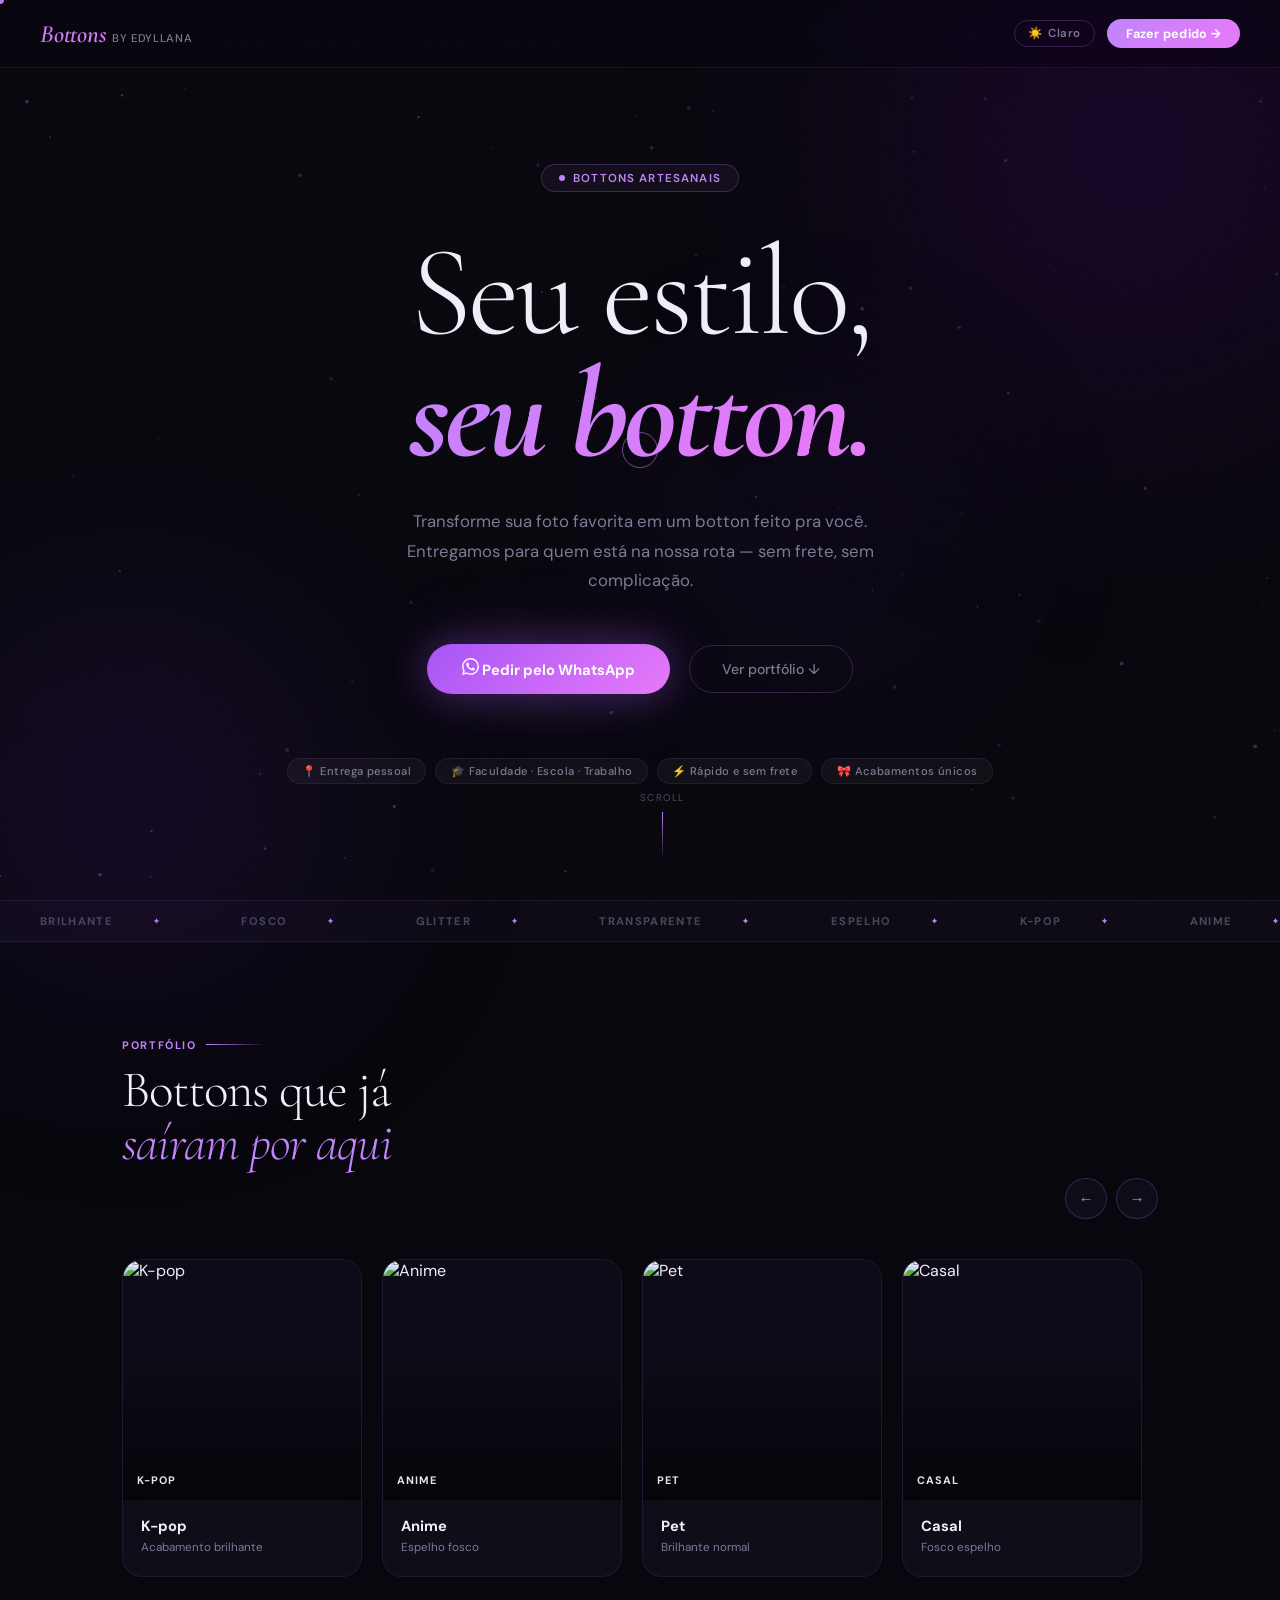
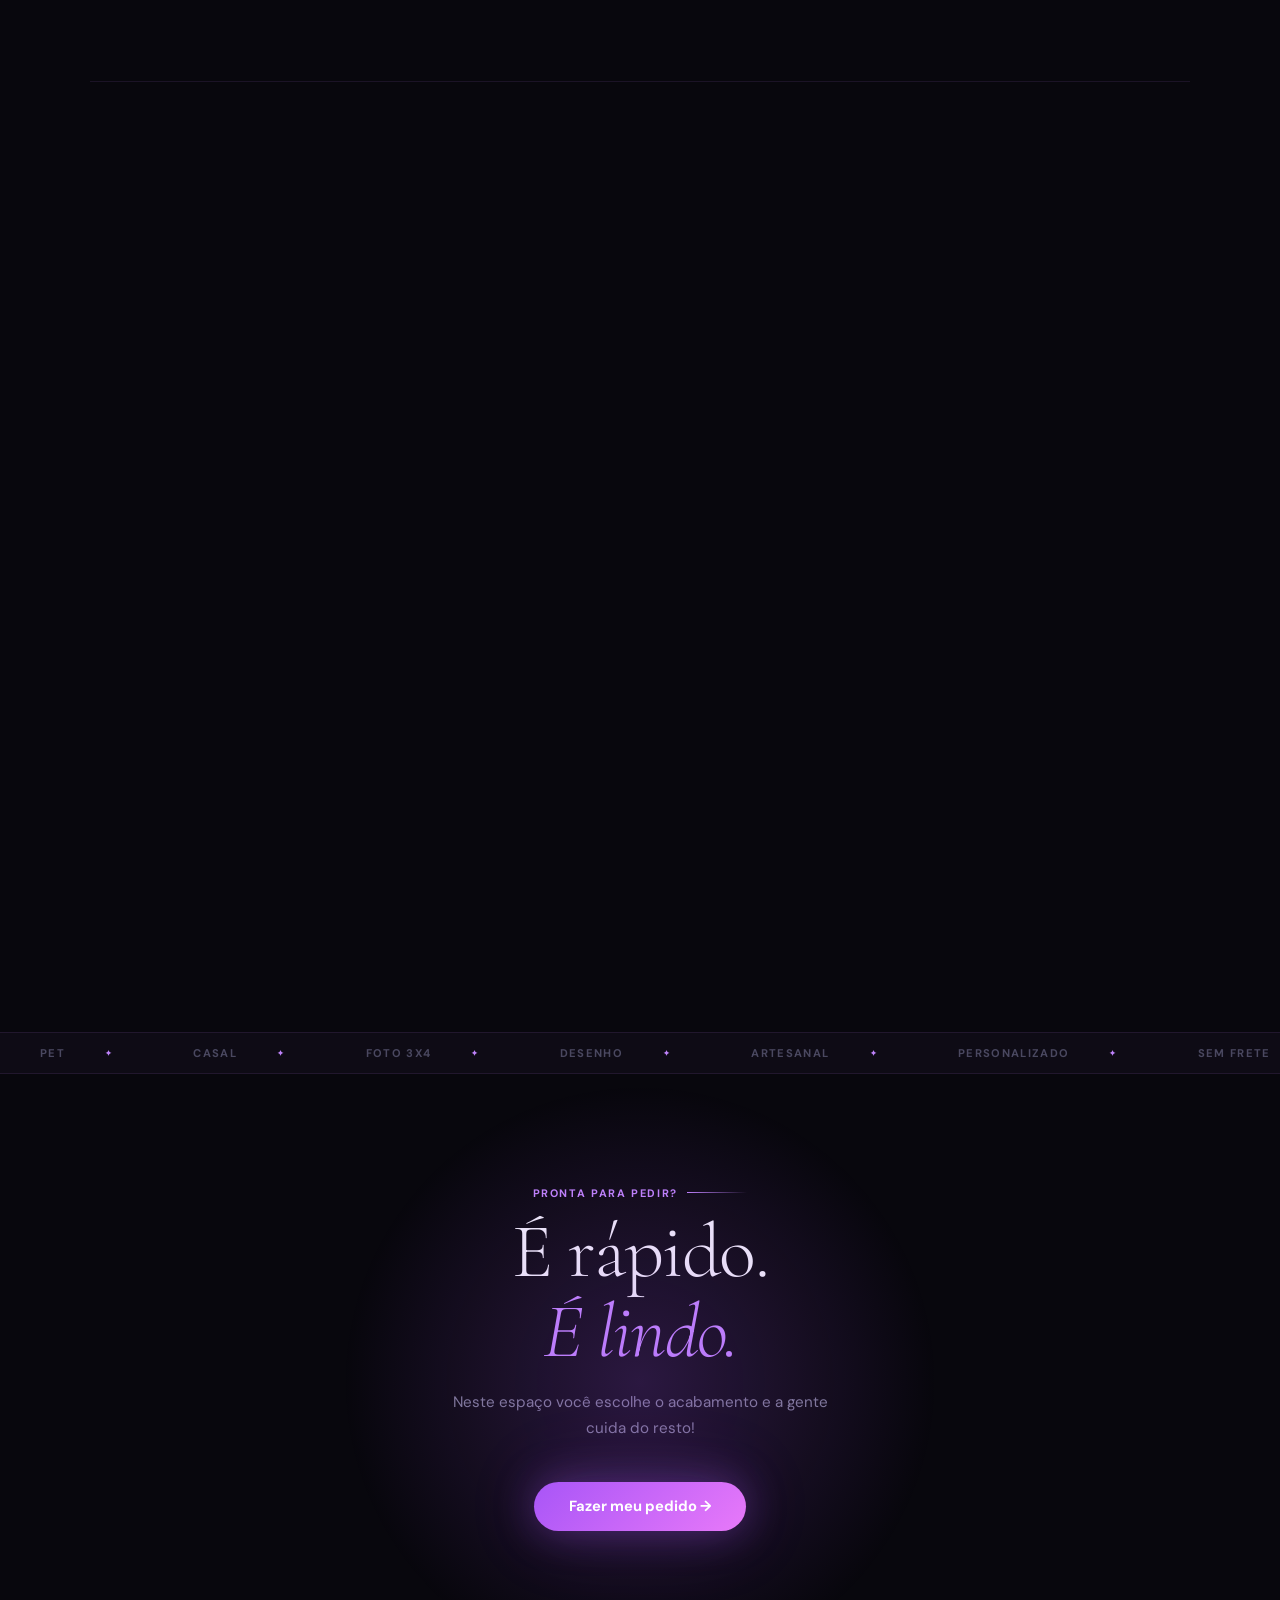
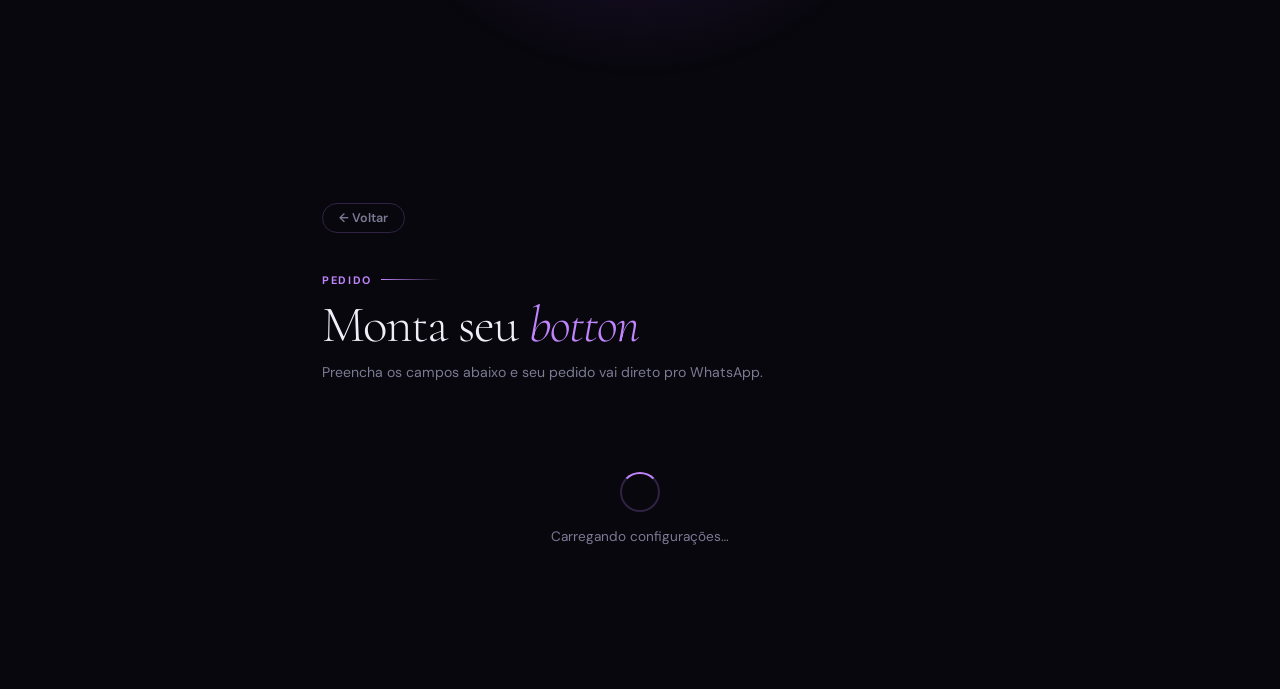
==== index.html @ fab9a931 "update html" ====
<!DOCTYPE html>
<html lang="pt-BR" data-theme="dark">
<head>
<meta charset="UTF-8"/>
<meta name="viewport" content="width=device-width, initial-scale=1.0"/>
<title>Bottons · Edyllana</title>
<link rel="preconnect" href="https://fonts.googleapis.com"/>
<link href="https://fonts.googleapis.com/css2?family=Cormorant+Garamond:ital,wght@0,300;0,400;0,600;0,700;1,300;1,400;1,600&family=DM+Sans:ital,opsz,wght@0,9..40,200;0,9..40,400;0,9..40,500;0,9..40,700;1,9..40,300&display=swap" rel="stylesheet"/>
<link rel="stylesheet" href="styles.css"/>
</head>
<body>

<!-- Cursor -->
<div id="cursor-dot"></div>
<div id="cursor-ring"></div>

<!-- Canvas -->
<canvas id="particles-canvas"></canvas>

<!-- Ambient -->
<div class="amb amb-a"></div>
<div class="amb amb-b"></div>
<div class="amb amb-c"></div>

<!-- ══════════ NAV ══════════ -->
<nav>
  <div class="brand" data-magnetic>
    <em>Bottons</em>
    <sub>by Edyllana</sub>
  </div>
  <div class="nav-right">
    <button class="theme-btn" onclick="toggleTheme()">
      <span id="t-ico">☀️</span><span id="t-lbl">Claro</span>
    </button>
    <button class="nav-cta" data-magnetic onclick="goOrder()">Fazer pedido →</button>
  </div>
</nav>

<!-- ══════════ HOME ══════════ -->
<div id="page-home">

  <!-- HERO -->
  <section class="hero">
    <div class="hero-eyebrow"><span class="hero-eyebrow-dot"></span>Bottons artesanais</div>
    <h1>
      Seu estilo,<br/>
      <strong>seu botton.</strong>
    </h1>
    <p>Transforme sua foto favorita em um botton feito pra você. Entregamos para quem está na nossa rota — sem frete, sem complicação.</p>
    <div class="hero-cta-group">
      <button class="btn-primary" data-magnetic onclick="goOrder()">
        <svg width="17" height="17" viewBox="0 0 24 24" fill="currentColor"><path d="M17.472 14.382c-.297-.149-1.758-.867-2.03-.967-.273-.099-.471-.148-.67.15-.197.297-.767.966-.94 1.164-.173.199-.347.223-.644.075-.297-.15-1.255-.463-2.39-1.475-.883-.788-1.48-1.761-1.653-2.059-.173-.297-.018-.458.13-.606.134-.133.298-.347.446-.52.149-.174.198-.298.298-.497.099-.198.05-.371-.025-.52-.075-.149-.669-1.612-.916-2.207-.242-.579-.487-.5-.669-.51-.173-.008-.371-.01-.57-.01-.198 0-.52.074-.792.372-.272.297-1.04 1.016-1.04 2.479 0 1.462 1.065 2.875 1.213 3.074.149.198 2.096 3.2 5.077 4.487.709.306 1.262.489 1.694.625.712.227 1.36.195 1.871.118.571-.085 1.758-.719 2.006-1.413.248-.694.248-1.289.173-1.413-.074-.124-.272-.198-.57-.347m-5.421 7.403h-.004a9.87 9.87 0 01-5.031-1.378l-.361-.214-3.741.982.998-3.648-.235-.374a9.86 9.86 0 01-1.51-5.26c.001-5.45 4.436-9.884 9.888-9.884 2.64 0 5.122 1.03 6.988 2.898a9.825 9.825 0 012.893 6.994c-.003 5.45-4.437 9.884-9.885 9.884m8.413-18.297A11.815 11.815 0 0012.05 0C5.495 0 .16 5.335.157 11.892c0 2.096.547 4.142 1.588 5.945L.057 24l6.305-1.654a11.882 11.882 0 005.683 1.448h.005c6.554 0 11.89-5.335 11.893-11.893a11.821 11.821 0 00-3.48-8.413z"/></svg>
        Pedir pelo WhatsApp
      </button>
      <button class="btn-ghost" onclick="document.querySelector('.carousel-section').scrollIntoView({behavior:'smooth'})">Ver portfólio ↓</button>
    </div>
    <div class="hero-chips">
      <span class="hero-chip">📍 Entrega pessoal</span>
      <span class="hero-chip">🎓 Faculdade · Escola · Trabalho</span>
      <span class="hero-chip">⚡ Rápido e sem frete</span>
      <span class="hero-chip">🎀 Acabamentos únicos</span>
    </div>
    <div class="scroll-indicator">
      <span class="scroll-txt">Scroll</span>
      <div class="scroll-line"></div>
    </div>
  </section>

  <!-- MARQUEE -->
  <div class="marquee-wrap">
    <div class="marquee-track" id="mq1"></div>
  </div>

  <!-- PORTFOLIO CAROUSEL -->
  <div class="section carousel-section reveal">
    <div class="carousel-header">
      <div>
        <div class="sec-eyebrow">Portfólio</div>
        <div class="sec-title">Bottons que já<br/><em>saíram por aqui</em></div>
      </div>
      <div class="carousel-arrows">
        <button class="car-arrow" onclick="scrollCar(-1)">←</button>
        <button class="car-arrow" onclick="scrollCar(1)">→</button>
      </div>
    </div>
    <div class="carousel" id="carousel"></div>
  </div>

  <hr class="divider"/>

  <!-- COVERS -->
  <div class="section reveal">
    <div class="sec-eyebrow">Acabamentos</div>
    <div class="sec-title">Escolha a <em>cobertura</em><br/>do seu botton</div>
    <div class="covers-grid" id="covers-grid"></div>
  </div>

  <!-- MARQUEE 2 -->
  <div class="marquee-wrap" style="margin-top:0">
    <div class="marquee-track" id="mq2"></div>
  </div>

  <!-- FINAL CTA -->
  <div class="final-cta reveal">
    <div class="final-cta-glow"></div>
    <div class="sec-eyebrow" style="justify-content:center">Pronta para pedir?</div>
    <div class="sec-title" style="font-size:clamp(2.5rem,6vw,5rem);margin-bottom:1rem">
      É rápido.<br/><em>É lindo.</em>
    </div>
    <p style="color:var(--muted);margin-bottom:2.5rem;font-size:.95rem;line-height:1.75;max-width:400px;margin-left:auto;margin-right:auto">
      Neste espaço você escolhe o acabamento e a gente cuida do resto!
    </p>
    <button class="btn-primary" data-magnetic onclick="goOrder()">
      Fazer meu pedido →
    </button>
  </div>

</div><!-- /page-home -->

<!-- ══════════ ORDER ══════════ -->
<div id="page-order">
  <div class="order-wrap">

    <button class="back-btn" onclick="goHome()">← Voltar</button>

    <div class="order-headline">
      <div class="sec-eyebrow">Pedido</div>
      <div class="sec-title">Monta seu <em>botton</em></div>
      <p>Preencha os campos abaixo e seu pedido vai direto pro WhatsApp.</p>
    </div>

    <div id="cfg-loading">
      <div class="loader-ring"></div>
      Carregando configurações…
    </div>

    <div id="order-body" style="display:none">

      <!-- 1. Cobertura -->
      <div class="step-block reveal delay-1">
        <div class="step-hd"><div class="step-n">1</div><div class="step-ttl">Cobertura do plástico</div></div>
        
        <!-- CAIXA DE PREVIEW DINÂMICA DA COBERTURA -->
        <div id="preview-cobertura" class="img-preview-box"></div>
        
        <p style="font-size:.82rem;color:var(--muted)">Como você quer o acabamento?</p>
        <div class="pills" id="plast-pills"></div>
      </div>

      <!-- 2. Modelo -->
      <div class="step-block reveal delay-2">
        <div class="step-hd"><div class="step-n">2</div><div class="step-ttl">Modelo do botton</div></div>
        
        <!-- CAIXA DE PREVIEW DINÂMICA DO MODELO -->
        <div id="preview-modelo" class="img-preview-box"></div>
        
        <div class="pills" id="model-pills"></div>
      </div>

      <!-- 3. Tipo de papel -->
      <div class="step-block reveal delay-3">
        <div class="step-hd"><div class="step-n">3</div><div class="step-ttl">Tipo do papel</div></div>
        <p style="font-size:.82rem;color:var(--muted)">Escolha o papel da impressão.</p>
        <div class="pills" id="papel-pills"></div>
      </div>

      <!-- 4. Quantidade -->
      <div class="step-block reveal delay-3">
        <div class="step-hd"><div class="step-n">4</div><div class="step-ttl">Quantidade</div></div>
        <div class="qty-row">
          <button class="qty-btn" onclick="changeQty(-1)">−</button>
          <span class="qty-n" id="qty-disp">1</span>
          <button class="qty-btn" onclick="changeQty(1)">+</button>
        </div>
        <button class="btn-add-cart" onclick="addToCart()">Adicionar ao carrinho</button>
      </div>

      <!-- 5. Promoção -->
      <div class="step-block reveal delay-4" id="promo-block" style="display:none">
        <div class="step-hd"><div class="step-n" id="step-promo-n">5</div><div class="step-ttl">Benefício disponível! 🎉</div></div>
        <p style="font-size:.82rem;color:var(--muted)" id="promo-block-desc"></p>
        <div class="promo-choice">
          <button class="promo-opt on" id="opt-brinde" onclick="selectPromo('brinde')">
            <div class="promo-opt-ico">🎁</div>
            <span class="promo-opt-name">Quero o brinde</span>
            <span class="promo-opt-desc">Sem desconto no valor</span>
          </button>
          <button class="promo-opt" id="opt-desconto" onclick="selectPromo('desconto')">
            <div class="promo-opt-ico">💸</div>
            <span class="promo-opt-name">Prefiro o desconto</span>
            <span class="promo-opt-desc" id="desc-pct-label"></span>
          </button>
        </div>
        <div id="promo-notice"></div>
      </div>

      <!-- 6. Nome -->
      <div class="step-block reveal delay-5">
        <div class="step-hd"><div class="step-n" id="step-nome-n">5</div><div class="step-ttl">Seu nome</div></div>
        <label class="lbl" for="nome-in">Como te chamam?</label>
        <input class="inp" id="nome-in" type="text" placeholder="Seu nome aqui." oninput="updateSummary()"/>
      </div>

      <!-- Resumo -->
      <div class="step-block reveal">
        <div class="step-ttl" style="margin-bottom:1.25rem">Resumo do pedido</div>
        <div id="cart-items" class="cart-items">
          <div class="cart-empty">Seu carrinho ainda está vazio.</div>
        </div>
        <div class="sum-row"><span class="lft">Quantidade total</span><span class="rgt" id="s-qty">0</span></div>
        <div class="sum-row"><span class="lft">Benefício</span><span class="rgt" id="s-promo">—</span></div>
        <div class="sum-row sum-total">
          <span class="lft" style="font-weight:800;color:var(--text)">Total</span>
          <span class="rgt" id="s-total">R$ —</span>
        </div>

        <button class="btn-wpp" onclick="sendWpp()" id="btn-send">
          <svg width="18" height="18" viewBox="0 0 24 24" fill="currentColor"><path d="M17.472 14.382c-.297-.149-1.758-.867-2.03-.967-.273-.099-.471-.148-.67.15-.197.297-.767.966-.94 1.164-.173.199-.347.223-.644.075-.297-.15-1.255-.463-2.39-1.475-.883-.788-1.48-1.761-1.653-2.059-.173-.297-.018-.458.13-.606.134-.133.298-.347.446-.52.149-.174.198-.298.298-.497.099-.198.05-.371-.025-.52-.075-.149-.669-1.612-.916-2.207-.242-.579-.487-.5-.669-.51-.173-.008-.371-.01-.57-.01-.198 0-.52.074-.792.372-.272.297-1.04 1.016-1.04 2.479 0 1.462 1.065 2.875 1.213 3.074.149.198 2.096 3.2 5.077 4.487.709.306 1.262.489 1.694.625.712.227 1.36.195 1.871.118.571-.085 1.758-.719 2.006-1.413.248-.694.248-1.289.173-1.413-.074-.124-.272-.198-.57-.347m-5.421 7.403h-.004a9.87 9.87 0 01-5.031-1.378l-.361-.214-3.741.982.998-3.648-.235-.374a9.86 9.86 0 01-1.51-5.26c.001-5.45 4.436-9.884 9.888-9.884 2.64 0 5.122 1.03 6.988 2.898a9.825 9.825 0 012.893 6.994c-.003 5.45-4.437 9.884-9.885 9.884m8.413-18.297A11.815 11.815 0 0012.05 0C5.495 0 .16 5.335.157 11.892c0 2.096.547 4.142 1.588 5.945L.057 24l6.305-1.654a11.882 11.882 0 005.683 1.448h.005c6.554 0 11.89-5.335 11.893-11.893a11.821 11.821 0 00-3.48-8.413z"/></svg>
          Revisar e abrir WhatsApp
        </button>
        <p class="wpp-note"><strong>Importante:</strong> envie a foto como <em>documento</em> no WhatsApp para não perder qualidade.</p>
      </div>

    </div>
  </div>
</div>

<!-- Modal foto -->
<div class="modal-backdrop" id="modal-backdrop" onclick="closeModal(event)">
  <div class="modal" role="dialog" aria-modal="true">
    <div class="modal-top-line"></div>

    <h3 style="margin-bottom:.3rem">Quase lá! <em>Envie a foto</em></h3>
    <p class="modal-sub">Antes de abrir o WhatsApp, só lembra: envie a imagem como <strong>documento</strong>. Assim a foto chega sem perder qualidade e o botton fica mais bonito.</p>

    <!-- Mockup WhatsApp Inteligente (Renders beautiful tutorial images) -->
    <div class="wapp-mock">
      <div class="tutorial-step-container">
        <!-- Passo 1: O botão de Mais (+) -->
        <div class="tutorial-box">
          <span class="tutorial-label">1. Toque no (+)</span>
          <div class="tutorial-img-wrapper">
            <img src="https://www.image2url.com/r2/default/images/1781037905143-3a903971-647e-4439-ad70-2abab82d43df.jpeg" alt="Tocar no botão mais">
          </div>
        </div>
        <!-- Passo 2: O botão de Documento -->
        <div class="tutorial-box">
          <span class="tutorial-label">2. Documento</span>
          <div class="tutorial-img-wrapper">
            <img src="https://www.image2url.com/r2/default/images/1781038020888-246ba1d9-6a8e-41c6-9327-73367b0bef02.jpeg" alt="Escolher documento">
          </div>
        </div>
      </div>
    </div><!-- /mockup -->

    <div class="modal-actions" style="margin-top:1.25rem">
      <button class="modal-btn-cancel" onclick="closeModalDirect()">Voltar</button>
      <button class="modal-btn-confirm" id="modal-confirm-btn" onclick="confirmSendWpp()">
        <svg width="16" height="16" viewBox="0 0 24 24" fill="currentColor"><path d="M17.472 14.382c-.297-.149-1.758-.867-2.03-.967-.273-.099-.471-.148-.67.15-.197.297-.767.966-.94 1.164-.173.199-.347.223-.644.075-.297-.15-1.255-.463-2.39-1.475-.883-.788-1.48-1.761-1.653-2.059-.173-.297-.018-.458.13-.606.134-.133.298-.347.446-.52.149-.174.198-.298.298-.497.099-.198.05-.371-.025-.52-.075-.149-.669-1.612-.916-2.207-.242-.579-.487-.5-.669-.51-.173-.008-.371-.01-.57-.01-.198 0-.52.074-.792.372-.272.297-1.04 1.016-1.04 2.479 0 1.462 1.065 2.875 1.213 3.074.149.198 2.096 3.2 5.077 4.487.709.306 1.262.489 1.694.625.712.227 1.36.195 1.871.118.571-.085 1.758-.719 2.006-1.413.248-.694.248-1.289.173-1.413-.074-.124-.272-.198-.57-.347m-5.421 7.403h-.004a9.87 9.87 0 01-5.031-1.378l-.361-.214-3.741.982.998-3.648-.235-.374a9.86 9.86 0 01-1.51-5.26c.001-5.45 4.436-9.884 9.888-9.884 2.64 0 5.122 1.03 6.988 2.898a9.825 9.825 0 012.893 6.994c-.003 5.45-4.437 9.884-9.885 9.884m8.413-18.297A11.815 11.815 0 0012.05 0C5.495 0 .16 5.335.157 11.892c0 2.096.547 4.142 1.588 5.945L.057 24l6.305-1.654a11.882 11.882 0 005.683 1.448h.005c6.554 0 11.89-5.335 11.893-11.893a11.821 11.821 0 00-3.48-8.413z"/></svg>
        Abrir WhatsApp
      </button>
    </div>
  </div>
</div>

<div class="toast" id="toast"></div>

<!-- ══════════════════════════════════════════
   JAVASCRIPT — TUDO ORIGINAL + EFEITOS
══════════════════════════════════════════ -->
<script src="script.js"></script>
</body>
</html>
---- styles.css ----
/* ═══════════════════════════════════════════
   DESIGN TOKENS
═══════════════════════════════════════════ */
:root {
  --bg:        #08070d;
  --bg2:       #0d0b17;
  --surface:   #12101e;
  --s2:        #1a1730;
  --accent:    #c084fc;
  --accent2:   #a855f7;
  --accent3:   #e879f9;
  --deep:      #2e1065;
  --deep2:     #4c1d95;
  --text:      #f0eef8;
  --muted:     #7c7a94;
  --muted2:    #4a4860;
  --border:    rgba(192,132,252,.1);
  --border2:   rgba(192,132,252,.22);
  --glow:      rgba(192,132,252,.18);
  --glow2:     rgba(232,121,249,.12);
  --card:      rgba(18,16,30,.7);
  --r:         1.5rem;
  --font:      'DM Sans', sans-serif;
  --display:   'Cormorant Garamond', serif;
}
[data-theme="light"] {
  --bg:        #faf8ff;
  --bg2:       #f3eeff;
  --surface:   #ffffff;
  --s2:        #ede9fb;
  --accent:    #9333ea;
  --accent2:   #7c3aed;
  --accent3:   #c026d3;
  --deep:      #f3e8ff;
  --deep2:     #e9d5ff;
  --text:      #0a0812;
  --muted:     #6b6882;
  --muted2:    #aba8c4;
  --border:    rgba(147,51,234,.14);
  --border2:   rgba(147,51,234,.28);
  --glow:      rgba(147,51,234,.1);
  --glow2:     rgba(192,0,211,.08);
  --card:      rgba(255,255,255,.75);
}

/* ═══════════════════════════════════════════
   RESET + BASE
═══════════════════════════════════════════ */
*, *::before, *::after { box-sizing:border-box; margin:0; padding:0; }
html { scroll-behavior:smooth; }
body {
  font-family: var(--font);
  background: var(--bg);
  color: var(--text);
  min-height: 100vh;
  overflow-x: hidden;
  cursor: none;
  transition: background .5s, color .4s;
}
::selection { background: rgba(192,132,252,.3); color: #fff; }
a { color: inherit; text-decoration: none; }

/* ═══════════════════════════════════════════
   CUSTOM CURSOR
═══════════════════════════════════════════ */
#cursor-dot {
  position: fixed;
  width: 8px; height: 8px;
  background: var(--accent);
  border-radius: 50%;
  pointer-events: none;
  z-index: 9999;
  transform: translate(-50%,-50%);
  transition: opacity .3s;
  mix-blend-mode: difference;
}
#cursor-ring {
  position: fixed;
  width: 36px; height: 36px;
  border: 1.5px solid rgba(192,132,252,.55);
  border-radius: 50%;
  pointer-events: none;
  z-index: 9998;
  transform: translate(-50%,-50%);
  transition: width .35s cubic-bezier(.25,.46,.45,.94),
              height .35s cubic-bezier(.25,.46,.45,.94),
              border-color .3s,
              background .3s,
              opacity .3s;
}
#cursor-ring.hovering {
  width: 56px; height: 56px;
  border-color: var(--accent);
  background: var(--glow);
}
[data-theme="light"] #cursor-dot {
  background: var(--accent);
  mix-blend-mode: normal;
}
[data-theme="light"] #cursor-ring {
  border-color: rgba(147,51,234,.45);
}
[data-theme="light"] #cursor-ring.hovering {
  border-color: var(--accent);
  background: var(--glow);
}

/* ═══════════════════════════════════════════
   CANVAS PARTICLES
═══════════════════════════════════════════ */
#particles-canvas {
  position: fixed;
  inset: 0;
  z-index: 0;
  pointer-events: none;
  opacity: .55;
}

/* ═══════════════════════════════════════════
   NOISE OVERLAY
═══════════════════════════════════════════ */
body::after {
  content: '';
  position: fixed;
  inset: 0;
  background-image: url("data:image/svg+xml,%3Csvg viewBox='0 0 256 256' xmlns='http://www.w3.org/2000/svg'%3E%3Cfilter id='n'%3E%3CfeTurbulence type='fractalNoise' baseFrequency='.9' numOctaves='4' stitchTiles='stitch'/%3E%3C/filter%3E%3Crect width='100%25' height='100%25' filter='url(%23n)' opacity='1'/%3E%3C/svg%3E");
  background-size: 200px 200px;
  opacity: .025;
  pointer-events: none;
  z-index: 1;
  animation: noiseAnim 8s steps(2) infinite;
}
@keyframes noiseAnim { 0%{background-position:0 0} 25%{background-position:50% 20%} 50%{background-position:30% 60%} 75%{background-position:80% 10%} 100%{background-position:0 0} }

/* ═══════════════════════════════════════════
   RADIAL AMBIENT GLOWS
═══════════════════════════════════════════ */
.amb {
  position: fixed; border-radius: 50%;
  pointer-events: none; z-index: 0;
  filter: blur(120px);
  will-change: transform;
}
.amb-a { width:700px; height:700px; background:radial-gradient(ellipse,#3b0764 0%,transparent 70%); top:-200px; right:-200px; opacity:.5; animation: floatA 18s ease-in-out infinite; }
.amb-b { width:500px; height:500px; background:radial-gradient(ellipse,#4c1d95 0%,transparent 70%); bottom:-150px; left:-120px; opacity:.38; animation: floatB 22s ease-in-out infinite; }
.amb-c { width:350px; height:350px; background:radial-gradient(ellipse,#6d28d9 0%,transparent 70%); top:40%; left:50%; opacity:.18; animation: floatC 14s ease-in-out infinite; }
@keyframes floatA { 0%,100%{transform:translate(0,0) scale(1)} 33%{transform:translate(-60px,40px) scale(1.08)} 66%{transform:translate(40px,-30px) scale(.95)} }
@keyframes floatB { 0%,100%{transform:translate(0,0)} 50%{transform:translate(50px,-60px) scale(1.12)} }
@keyframes floatC { 0%,100%{transform:translate(-50%,-50%) scale(1)} 50%{transform:translate(-50%,-50%) scale(1.4)} }

/* ═══════════════════════════════════════════
   NAVIGATION
═══════════════════════════════════════════ */
nav {
  position: fixed; top: 0; left: 0; right: 0;
  z-index: 500;
  padding: 0 2.5rem;
  height: 68px;
  display: flex; align-items: center; justify-content: space-between;
  background: rgba(8,7,13,.55);
  backdrop-filter: blur(28px) saturate(1.8);
  -webkit-backdrop-filter: blur(28px) saturate(1.8);
  border-bottom: 1px solid var(--border);
  transition: background .5s, border-color .4s;
}
[data-theme="light"] nav { background: rgba(250,248,255,.72); }

.brand {
  font-family: var(--display);
  font-size: 1.55rem;
  font-weight: 600;
  letter-spacing: -.01em;
  color: var(--text);
  display: flex; align-items: baseline; gap: .5rem;
}
.brand em {
  font-style: italic;
  background: linear-gradient(135deg, var(--accent), var(--accent3));
  -webkit-background-clip: text; -webkit-text-fill-color: transparent;
  background-clip: text;
}
.brand sub {
  font-family: var(--font);
  font-size: .7rem;
  font-weight: 500;
  color: var(--muted);
  vertical-align: baseline;
  letter-spacing: .06em;
  text-transform: uppercase;
}

.nav-right { display: flex; align-items: center; gap: .75rem; }

.theme-btn {
  background: transparent;
  border: 1px solid var(--border2);
  border-radius: 9999px;
  padding: .32rem .85rem;
  font-size: .72rem;
  font-weight: 600;
  font-family: var(--font);
  color: var(--muted);
  cursor: none;
  display: flex; align-items: center; gap: .35rem;
  letter-spacing: .04em;
  transition: all .25s;
}
.theme-btn:hover { border-color: var(--accent); color: var(--accent); }

.nav-cta {
  position: relative;
  background: linear-gradient(135deg, var(--accent), var(--accent3));
  color: #fff;
  border: none;
  border-radius: 9999px;
  padding: .4rem 1.2rem;
  font-size: .78rem;
  font-weight: 700;
  font-family: var(--font);
  cursor: none;
  letter-spacing: .02em;
  overflow: hidden;
  transition: transform .2s, filter .2s;
}
.nav-cta::before {
  content: '';
  position: absolute; inset: 0;
  background: rgba(255,255,255,.15);
  transform: translateX(-110%) skewX(-20deg);
  transition: transform .5s cubic-bezier(.25,.46,.45,.94);
}
.nav-cta:hover::before { transform: translateX(110%) skewX(-20deg); }
.nav-cta:hover { transform: translateY(-1px); filter: brightness(1.12); }

/* ═══════════════════════════════════════════
   HERO
═══════════════════════════════════════════ */
.hero {
  min-height: 100vh;
  display: flex; flex-direction: column;
  align-items: center; justify-content: center;
  text-align: center;
  padding: 8rem 1.5rem 5rem;
  position: relative;
  overflow: hidden;
}

.hero-eyebrow {
  display: inline-flex; align-items: center; gap: .5rem;
  border: 1px solid var(--border2);
  border-radius: 9999px;
  padding: .35rem 1.1rem;
  font-size: .72rem;
  font-weight: 600;
  letter-spacing: .1em;
  text-transform: uppercase;
  color: var(--accent);
  background: rgba(192,132,252,.06);
  backdrop-filter: blur(12px);
  margin-bottom: 2.5rem;
  opacity: 0;
  animation: heroIn .9s .2s cubic-bezier(.22,1,.36,1) forwards;
}
.hero-eyebrow-dot {
  width: 6px; height: 6px;
  background: var(--accent);
  border-radius: 50%;
  animation: pulse 2s ease-in-out infinite;
}
@keyframes pulse { 0%,100%{opacity:1;transform:scale(1)} 50%{opacity:.4;transform:scale(.7)} }

.hero h1 {
  font-family: var(--display);
  font-size: clamp(3.8rem, 10vw, 8rem);
  font-weight: 300;
  line-height: .95;
  letter-spacing: -.03em;
  max-width: 900px;
  margin-bottom: 2rem;
  opacity: 0;
  animation: heroIn .9s .38s cubic-bezier(.22,1,.36,1) forwards;
}
.hero h1 strong {
  font-weight: 700;
  font-style: italic;
  background: linear-gradient(135deg, var(--accent) 0%, var(--accent3) 50%, #f0abfc 100%);
  -webkit-background-clip: text; -webkit-text-fill-color: transparent;
  background-clip: text;
  display: block;
  animation: shimmer 6s linear infinite;
  background-size: 200% auto;
}
@keyframes shimmer { 0%{background-position:0% 50%} 100%{background-position:200% 50%} }

.hero p {
  color: var(--muted);
  font-size: clamp(.9rem, 2vw, 1.05rem);
  line-height: 1.75;
  max-width: 520px;
  margin: 0 auto 3rem;
  opacity: 0;
  animation: heroIn .9s .52s cubic-bezier(.22,1,.36,1) forwards;
}

.hero-cta-group {
  display: flex; align-items: center; gap: 1.2rem; flex-wrap: wrap; justify-content: center;
  opacity: 0;
  animation: heroIn .9s .66s cubic-bezier(.22,1,.36,1) forwards;
}

.btn-primary {
  position: relative;
  display: inline-flex; align-items: center; gap: .6rem;
  padding: .9rem 2.2rem;
  background: linear-gradient(135deg, var(--accent2), var(--accent3));
  color: #fff;
  border: none;
  border-radius: 9999px;
  font-family: var(--font);
  font-size: .92rem;
  font-weight: 700;
  cursor: none;
  overflow: hidden;
  box-shadow: 0 0 40px rgba(168,85,247,.35), 0 0 80px rgba(168,85,247,.15);
  transition: transform .2s cubic-bezier(.25,.46,.45,.94), box-shadow .3s;
}
.btn-primary::before {
  content: '';
  position: absolute; inset: 0;
  background: linear-gradient(135deg, transparent 0%, rgba(255,255,255,.18) 50%, transparent 100%);
  transform: translateX(-100%);
  transition: transform .6s cubic-bezier(.25,.46,.45,.94);
}
.btn-primary:hover::before { transform: translateX(100%); }
.btn-primary:hover { transform: translateY(-3px); box-shadow: 0 0 60px rgba(168,85,247,.5), 0 0 120px rgba(168,85,247,.2); }

.btn-ghost {
  display: inline-flex; align-items: center; gap: .5rem;
  padding: .9rem 2rem;
  background: transparent;
  border: 1px solid var(--border2);
  border-radius: 9999px;
  color: var(--muted);
  font-family: var(--font);
  font-size: .88rem;
  font-weight: 500;
  cursor: none;
  transition: all .25s;
}
.btn-ghost:hover { border-color: var(--accent); color: var(--accent); background: rgba(192,132,252,.05); }

.hero-chips {
  display: flex; flex-wrap: wrap; justify-content: center; gap: .55rem;
  margin-top: 4rem;
  opacity: 0;
  animation: heroIn .9s .8s cubic-bezier(.22,1,.36,1) forwards;
}
.hero-chip {
  background: rgba(255,255,255,.04);
  border: 1px solid var(--border);
  border-radius: 9999px;
  padding: .3rem .9rem;
  font-size: .7rem;
  font-weight: 500;
  color: var(--muted);
  letter-spacing: .04em;
  backdrop-filter: blur(8px);
  transition: all .25s;
}
.hero-chip:hover { border-color: var(--accent); color: var(--accent); transform: translateY(-1px); }

/* Scroll indicator */
.scroll-indicator {
  position: absolute;
  bottom: 2.5rem; left: 50%;
  transform: translateX(-50%);
  display: flex; flex-direction: column; align-items: center; gap: .5rem;
  opacity: 0;
  animation: heroIn .9s 1.2s cubic-bezier(.22,1,.36,1) forwards;
}
.scroll-line {
  width: 1px; height: 48px;
  background: linear-gradient(to bottom, var(--accent), transparent);
  animation: scrollDrop 2s ease-in-out infinite;
}
@keyframes scrollDrop { 0%,100%{transform:scaleY(1);opacity:1} 50%{transform:scaleY(.4);opacity:.3} }
.scroll-txt { font-size: .62rem; letter-spacing: .15em; text-transform: uppercase; color: var(--muted2); }

@keyframes heroIn {
  from { opacity: 0; transform: translateY(30px); }
  to   { opacity: 1; transform: translateY(0); }
}

/* ═══════════════════════════════════════════
   SECTION BASE
═══════════════════════════════════════════ */
.section {
  max-width: 1100px;
  margin: 0 auto;
  padding: 6rem 2rem;
}
.sec-eyebrow {
  font-size: .68rem;
  font-weight: 700;
  letter-spacing: .15em;
  text-transform: uppercase;
  color: var(--accent);
  margin-bottom: .75rem;
  display: flex; align-items: center; gap: .6rem;
}
.sec-eyebrow::after {
  content: '';
  flex: 1; max-width: 60px;
  height: 1px;
  background: linear-gradient(to right, var(--accent), transparent);
}
.sec-title {
  font-family: var(--display);
  font-size: clamp(2rem, 4vw, 3.2rem);
  font-weight: 300;
  line-height: 1.05;
  letter-spacing: -.02em;
  margin-bottom: 3rem;
}
.sec-title em { font-style: italic; color: var(--accent); }

/* Reveal animation */
.reveal {
  opacity: 0;
  transform: translateY(48px);
  transition: opacity .8s cubic-bezier(.22,1,.36,1), transform .8s cubic-bezier(.22,1,.36,1);
}
.reveal.in { opacity: 1; transform: translateY(0); }
.reveal.delay-1 { transition-delay: .1s; }
.reveal.delay-2 { transition-delay: .2s; }
.reveal.delay-3 { transition-delay: .3s; }
.reveal.delay-4 { transition-delay: .4s; }
.reveal.delay-5 { transition-delay: .5s; }

/* ═══════════════════════════════════════════
   HORIZONTAL MARQUEE (faixa de texto)
═══════════════════════════════════════════ */
.marquee-wrap {
  overflow: hidden;
  border-top: 1px solid var(--border);
  border-bottom: 1px solid var(--border);
  padding: .8rem 0;
  margin: 0;
  background: rgba(192,132,252,.03);
}
.marquee-track {
  display: flex; gap: 0;
  width: max-content;
  animation: marqueeLTR 28s linear infinite;
}
.marquee-wrap:nth-child(even) .marquee-track { animation-direction: reverse; }
@keyframes marqueeLTR { from{transform:translateX(0)} to{transform:translateX(-50%)} }
.marquee-item {
  padding: 0 2.5rem;
  font-size: .7rem;
  font-weight: 700;
  letter-spacing: .12em;
  text-transform: uppercase;
  color: var(--muted2);
  white-space: nowrap;
  display: flex; align-items: center; gap: 2.5rem;
}
.marquee-item::after { content: '✦'; color: var(--accent); font-size: .5rem; }

/* ═══════════════════════════════════════════
   PORTFOLIO / CAROUSEL
═══════════════════════════════════════════ */
.carousel-section { position: relative; overflow: hidden; }
.carousel-header { display: flex; align-items: flex-end; justify-content: space-between; margin-bottom: 2.5rem; flex-wrap: wrap; gap: 1rem; }
.carousel-arrows { display: flex; gap: .6rem; }
.car-arrow {
  width: 2.6rem; height: 2.6rem;
  border-radius: 50%;
  background: var(--card);
  border: 1px solid var(--border2);
  color: var(--accent);
  cursor: none;
  font-size: .95rem;
  display: flex; align-items: center; justify-content: center;
  backdrop-filter: blur(10px);
  transition: all .22s;
}
.car-arrow:hover { background: var(--accent); color: #fff; border-color: var(--accent); transform: scale(1.08); }

.carousel {
  display: flex; gap: 1.25rem;
  overflow-x: auto; scroll-snap-type: x mandatory;
  scrollbar-width: none; padding-bottom: .5rem;
  -webkit-overflow-scrolling: touch;
}
.carousel::-webkit-scrollbar { display: none; }

.car-card {
  flex: 0 0 240px; scroll-snap-align: start;
  border-radius: 1.25rem;
  overflow: hidden;
  background: var(--card);
  border: 1px solid var(--border);
  backdrop-filter: blur(14px);
  transition: transform .35s cubic-bezier(.25,.46,.45,.94), border-color .25s, box-shadow .35s;
  cursor: none;
}
.car-card:hover {
  transform: translateY(-8px) scale(1.02);
  border-color: var(--accent);
  box-shadow: 0 20px 60px rgba(0,0,0,.4), 0 0 40px rgba(192,132,252,.15);
}

.car-ph {
  width: 100%; height: 240px;
  display: flex; flex-direction: column; align-items: center; justify-content: center;
  gap: .5rem;
  position: relative; overflow: hidden;
  background: var(--bg2); /* Fundo padrão enquanto a imagem carrega */
}
.car-ph img {
  width: 100%; height: 100%; object-fit: cover;
  transition: transform 0.4s ease;
}
.car-card:hover .car-ph img {
  transform: scale(1.05);
}
.car-ph::after {
  content: '';
  position: absolute; inset: 0;
  background: linear-gradient(to bottom, transparent 40%, rgba(0,0,0,.6));
}
.car-ph-lbl {
  font-size: .68rem; font-weight: 700; letter-spacing: .08em;
  text-transform: uppercase; color: rgba(255,255,255,.9);
  position: absolute; bottom: .8rem; left: .9rem; z-index: 1;
}
.car-info { padding: 1rem 1.1rem 1.2rem; }
.car-info strong { font-size: .92rem; font-weight: 700; display: block; margin-bottom: .2rem; }
.car-info p { font-size: .73rem; color: var(--muted); line-height: 1.5; }

/* ═══════════════════════════════════════════
   COVERS GRID  
═══════════════════════════════════════════ */
.covers-grid {
  display: grid;
  grid-template-columns: repeat(auto-fill, minmax(220px, 1fr));
  gap: 1.25rem;
}
.cover-card {
  border-radius: 1.25rem;
  overflow: hidden;
  background: var(--card);
  border: 1px solid var(--border);
  backdrop-filter: blur(14px);
  transition: transform .35s cubic-bezier(.25,.46,.45,.94), border-color .25s, box-shadow .35s;
  cursor: none;
}
.cover-card:hover {
  transform: translateY(-6px);
  border-color: var(--border2);
  box-shadow: 0 16px 50px rgba(0,0,0,.35), 0 0 30px rgba(192,132,252,.12);
}

.cover-ph {
  width: 100%; height: 170px;
  display: flex; flex-direction: column; align-items: center; justify-content: center;
  gap: .4rem;
  position: relative;
  background: var(--bg2); /* Fundo padrão enquanto a imagem carrega */
  overflow: hidden;
}
.cover-ph img {
  width: 100%; height: 100%; object-fit: cover;
  transition: transform 0.4s ease;
}
.cover-card:hover .cover-ph img {
  transform: scale(1.05);
}
.cover-body { padding: 1rem 1.1rem 1.2rem; }
.cover-name { font-size: .92rem; font-weight: 700; }
.cover-desc { font-size: .73rem; color: var(--muted); margin-top: .2rem; line-height: 1.5; }
.cover-badge {
  display: inline-block;
  margin-top: .6rem;
  font-size: .62rem; font-weight: 700; letter-spacing: .07em;
  text-transform: uppercase; color: var(--accent);
  border: 1px solid var(--border2);
  border-radius: 9999px; padding: .18rem .55rem;
}

/* ═══════════════════════════════════════════
   DIVIDER
═══════════════════════════════════════════ */
.divider {
  max-width: 1100px; margin: 0 auto;
  border: none; border-top: 1px solid var(--border);
}

/* ═══════════════════════════════════════════
   FINAL CTA SECTION
═══════════════════════════════════════════ */
.final-cta {
  padding: 7rem 2rem 10rem;
  text-align: center;
  position: relative;
  overflow: hidden;
}
.final-cta-glow {
  position: absolute; top: 50%; left: 50%;
  transform: translate(-50%,-50%);
  width: 600px; height: 600px;
  background: radial-gradient(ellipse, rgba(168,85,247,.22) 0%, transparent 70%);
  pointer-events: none;
  border-radius: 50%;
  animation: breathe 5s ease-in-out infinite;
}
@keyframes breathe { 0%,100%{transform:translate(-50%,-50%) scale(1)} 50%{transform:translate(-50%,-50%) scale(1.2)} }

/* ═══════════════════════════════════════════
   ORDER PAGE
═══════════════════════════════════════════ */
.order-wrap { max-width: 700px; margin: 0 auto; padding: 7rem 2rem 6rem; }

.back-btn {
  display: inline-flex; align-items: center; gap: .45rem;
  background: transparent;
  border: 1px solid var(--border2);
  border-radius: 9999px;
  padding: .38rem 1rem;
  font-size: .78rem; font-weight: 600;
  font-family: var(--font);
  color: var(--muted);
  cursor: none;
  margin-bottom: 2.5rem;
  transition: all .22s;
}
.back-btn:hover { border-color: var(--accent); color: var(--accent); }

.order-headline { margin-bottom: 2.5rem; }
.order-headline .sec-title { margin-bottom: .5rem; }
.order-headline p { color: var(--muted); font-size: .88rem; line-height: 1.65; }

/* Loading */
#cfg-loading {
  text-align: center; padding: 3rem;
  font-size: .85rem; color: var(--muted);
  display: flex; flex-direction: column; align-items: center; gap: 1rem;
}
.loader-ring {
  width: 40px; height: 40px;
  border: 2px solid var(--border2);
  border-top-color: var(--accent);
  border-radius: 50%;
  animation: spin .75s linear infinite;
}
@keyframes spin { to { transform: rotate(360deg); } }

/* Step block */
.step-block {
  background: var(--card);
  border: 1px solid var(--border);
  border-radius: 1.5rem;
  padding: 1.75rem;
  margin-bottom: 1.25rem;
  backdrop-filter: blur(20px);
  transition: border-color .3s, box-shadow .3s;
  position: relative;
  overflow: hidden;
}
.step-block::before {
  content: '';
  position: absolute; top: 0; left: 0; right: 0; height: 1px;
  background: linear-gradient(90deg, transparent, var(--accent), transparent);
  opacity: 0;
  transition: opacity .3s;
}
.step-block:focus-within { border-color: var(--border2); box-shadow: 0 0 0 1px var(--border2), 0 8px 40px rgba(0,0,0,.3); }
.step-block:focus-within::before { opacity: 1; }

.step-hd {
  display: flex; align-items: center; gap: .85rem;
  margin-bottom: 1.25rem;
}
.step-n {
  width: 2.1rem; height: 2.1rem;
  border-radius: 50%;
  border: 1.5px solid var(--accent);
  display: flex; align-items: center; justify-content: center;
  font-size: .72rem; font-weight: 900;
  color: var(--accent);
  background: rgba(192,132,252,.08);
  flex-shrink: 0;
  font-family: var(--font);
}
.step-ttl {
  font-size: .68rem; font-weight: 800;
  letter-spacing: .1em; text-transform: uppercase;
  color: var(--accent);
}

/* Image Preview Box for Selection */
.img-preview-box {
  width: 100%; height: 160px;
  border-radius: 1rem;
  background-size: cover;
  background-position: center;
  background-color: var(--bg2);
  margin-bottom: 1rem;
  border: 1px solid var(--border2);
  transition: background-image 0.3s ease;
}

/* Pills */
.pills { display: flex; flex-wrap: wrap; gap: .6rem; }
.pill {
  padding: .45rem 1.1rem;
  border-radius: 9999px;
  border: 1.5px solid var(--border2);
  background: transparent;
  font-size: .82rem; font-weight: 600;
  color: var(--muted);
  cursor: none;
  transition: all .2s;
  font-family: var(--font);
}
.pill:hover { border-color: var(--accent); color: var(--accent); background: rgba(192,132,252,.05); }
.pill.on {
  background: linear-gradient(135deg, var(--accent2), var(--accent3));
  border-color: transparent; color: #fff;
  box-shadow: 0 0 20px rgba(168,85,247,.4);
}
.pill.disabled { opacity: .3; cursor: not-allowed; pointer-events: none; text-decoration: line-through; }

/* Promo choice */
.promo-choice { display: flex; gap: 1rem; flex-wrap: wrap; margin-top: .85rem; }
.promo-opt {
  flex: 1; min-width: 150px;
  border: 1.5px solid var(--border2);
  border-radius: 1.1rem;
  padding: 1.1rem 1.2rem;
  cursor: none; text-align: left;
  background: transparent;
  font-family: var(--font);
  transition: all .25s;
}
.promo-opt:hover { border-color: var(--accent); background: rgba(192,132,252,.05); }
.promo-opt.on { border-color: var(--accent); background: rgba(192,132,252,.08); box-shadow: 0 0 20px rgba(192,132,252,.12); }
.promo-opt.disabled { opacity: .3; cursor: not-allowed; pointer-events: none; }
.promo-opt-ico { font-size: 1.5rem; margin-bottom: .4rem; }
.promo-opt-name { font-size: .87rem; font-weight: 800; color: var(--text); display: block; margin-bottom: .15rem; }
.promo-opt-desc { font-size: .72rem; color: var(--muted); }

#promo-notice {
  margin-top: .75rem; display: none;
  font-size: .73rem; color: var(--muted);
  padding: .55rem .85rem;
  background: rgba(192,132,252,.06);
  border: 1px solid var(--border2);
  border-radius: .7rem;
}

/* Input */
.lbl {
  font-size: .68rem; font-weight: 800;
  letter-spacing: .08em; text-transform: uppercase;
  color: var(--muted); margin-bottom: .5rem; display: block;
}
.inp {
  width: 100%;
  background: rgba(255,255,255,.04);
  border: 1.5px solid var(--border2);
  border-radius: 1rem;
  padding: .78rem 1.1rem;
  font-size: .92rem; color: var(--text);
  font-family: var(--font); outline: none;
  transition: border-color .22s, box-shadow .22s, background .22s;
}
.inp:focus { border-color: var(--accent); box-shadow: 0 0 0 3px var(--glow); background: rgba(192,132,252,.04); }
[data-theme="light"] .inp { background: rgba(0,0,0,.03); }

/* Qty */
.qty-row { display: flex; align-items: center; gap: 1rem; }
.qty-btn {
  width: 2.4rem; height: 2.4rem;
  border-radius: 50%;
  border: 1.5px solid var(--border2);
  background: transparent;
  font-size: 1.1rem; color: var(--accent);
  cursor: none; display: flex; align-items: center; justify-content: center;
  transition: all .2s; font-family: var(--font);
}
.qty-btn:hover { background: var(--accent); color: #fff; border-color: transparent; box-shadow: 0 0 20px rgba(168,85,247,.4); }
.qty-n {
  font-family: var(--display);
  font-weight: 600; font-size: 1.8rem;
  min-width: 2rem; text-align: center;
  line-height: 1;
}
.btn-add-cart {
  width: 100%;
  margin-top: 1rem;
  padding: .85rem 1rem;
  border-radius: 1rem;
  border: 1.5px solid var(--border2);
  background: rgba(192,132,252,.06);
  color: var(--accent);
  font-family: var(--font);
  font-size: .86rem;
  font-weight: 800;
  cursor: none;
  transition: all .22s;
}
.btn-add-cart:hover {
  border-color: var(--accent);
  background: rgba(192,132,252,.12);
  box-shadow: 0 0 24px rgba(192,132,252,.16);
}

/* Summary */
.cart-items { display: flex; flex-direction: column; gap: .7rem; margin-bottom: 1rem; }
.cart-empty {
  border: 1px dashed var(--border2);
  border-radius: 1rem;
  padding: 1rem;
  color: var(--muted);
  font-size: .82rem;
  text-align: center;
  background: rgba(192,132,252,.04);
  display: flex;
  flex-direction: column;
  gap: .3rem;
}
.cart-empty strong { color: var(--text); font-size: .9rem; }
.cart-empty span { line-height: 1.5; }
.cart-item {
  display: flex;
  justify-content: space-between;
  gap: 1rem;
  align-items: flex-start;
  border: 1px solid var(--border);
  border-radius: 1rem;
  padding: .9rem 1rem;
  background: rgba(255,255,255,.03);
}
.cart-item-title { font-size: .88rem; font-weight: 800; color: var(--text); }
.cart-item-details { font-size: .74rem; color: var(--muted); margin-top: .18rem; line-height: 1.45; }
.cart-item-subtotal { font-size: .78rem; color: var(--accent); font-weight: 800; margin-top: .35rem; }
.cart-remove {
  border: 1px solid var(--border2);
  border-radius: 9999px;
  background: transparent;
  color: var(--muted);
  font-family: var(--font);
  font-size: .68rem;
  font-weight: 800;
  padding: .35rem .65rem;
  cursor: none;
  transition: all .2s;
}
.cart-remove:hover { border-color: var(--accent); color: var(--accent); background: rgba(192,132,252,.06); }
.sum-row {
  display: flex; justify-content: space-between; align-items: baseline;
  padding: .6rem 0; border-bottom: 1px solid var(--border);
  font-size: .9rem;
}
.sum-row:last-child { border-bottom: none; }
.sum-row .lft { color: var(--muted); }
.sum-row .rgt { font-weight: 700; }
.sum-total .rgt {
  font-family: var(--display);
  font-size: 1.6rem; font-weight: 700;
  background: linear-gradient(135deg, var(--accent), var(--accent3));
  -webkit-background-clip: text; -webkit-text-fill-color: transparent;
  background-clip: text;
}

/* WhatsApp button */
.btn-wpp {
  width: 100%; padding: 1.1rem;
  border-radius: 1.25rem;
  background: linear-gradient(135deg, var(--accent2), var(--accent3));
  color: #fff; font-family: var(--font);
  font-weight: 900; font-size: 1rem;
  border: none; cursor: none;
  display: flex; align-items: center; justify-content: center; gap: .6rem;
  margin-top: 1.25rem;
  position: relative; overflow: hidden;
  box-shadow: 0 0 40px rgba(168,85,247,.3), 0 4px 30px rgba(0,0,0,.3);
  transition: transform .2s, filter .2s, box-shadow .3s;
}
.btn-wpp::before {
  content: '';
  position: absolute; inset: 0;
  background: linear-gradient(105deg, transparent 30%, rgba(255,255,255,.15) 50%, transparent 70%);
  transform: translateX(-100%);
  transition: transform .6s cubic-bezier(.25,.46,.45,.94);
}
.btn-wpp:hover::before { transform: translateX(100%); }
.btn-wpp:hover { transform: translateY(-2px); box-shadow: 0 0 60px rgba(168,85,247,.5), 0 8px 40px rgba(0,0,0,.4); }
.btn-wpp.is-disabled {
  opacity: .55;
  filter: grayscale(.25);
  box-shadow: none;
}
.btn-wpp.is-disabled:hover { transform: none; box-shadow: none; }
.btn-wpp:disabled { opacity: .45; cursor: not-allowed; transform: none; }

.wpp-note {
  font-size: .76rem;
  color: var(--muted);
  text-align: center;
  margin-top: .75rem;
  line-height: 1.55;
  border: 1px solid var(--border);
  border-radius: 1rem;
  padding: .75rem .9rem;
  background: rgba(255,255,255,.025);
}
.wpp-note strong, .wpp-note em { color: var(--accent); font-style: normal; }

/* ═══════════════════════════════════════════
   MODAL
═══════════════════════════════════════════ */
.modal-backdrop {
  position: fixed; inset: 0; z-index: 800;
  background: rgba(8,7,13,.82);
  backdrop-filter: blur(14px);
  -webkit-backdrop-filter: blur(14px);
  display: flex; align-items: center; justify-content: center;
  padding: 1.5rem;
  opacity: 0; pointer-events: none;
  transition: opacity .35s cubic-bezier(.22,1,.36,1);
}
.modal-backdrop.open { opacity: 1; pointer-events: all; }

.modal {
  background: var(--surface);
  border: 1px solid var(--border2);
  border-radius: 1.75rem;
  padding: 2.25rem 2rem 2rem;
  max-width: 420px; width: 100%;
  position: relative;
  box-shadow: 0 30px 80px rgba(0,0,0,.6), 0 0 60px rgba(168,85,247,.12);
  transform: translateY(28px) scale(.97);
  transition: transform .4s cubic-bezier(.22,1,.36,1);
}
.modal-backdrop.open .modal { transform: translateY(0) scale(1); }

.modal-top-line {
  position: absolute; top: 0; left: 2rem; right: 2rem; height: 1px;
  background: linear-gradient(90deg, transparent, var(--accent), transparent);
  border-radius: 9999px;
}

.modal h3 {
  font-family: var(--display);
  font-size: 1.55rem; font-weight: 600;
  line-height: 1.1; margin-bottom: .5rem;
  letter-spacing: -.01em;
}
.modal h3 em { font-style: italic; color: var(--accent); }

.modal-sub {
  font-size: .84rem; color: var(--muted);
  line-height: 1.65; margin-bottom: 1.25rem;
  border: 1px solid var(--border);
  border-radius: 1rem;
  padding: .8rem .9rem;
  background: rgba(192,132,252,.045);
}
.modal-sub strong { color: var(--accent); }

/* Estilo para o mockup do WhatsApp contendo as duas fotos reais */
.wapp-mock {
  background: transparent;
  display: flex;
  flex-direction: column;
  gap: 12px;
  margin: 15px 0;
}

.tutorial-step-container {
  display: flex; 
  gap: 12px; 
  justify-content: space-between; 
  width: 100%;
}

.tutorial-box {
  flex: 1; 
  text-align: center;
}

.tutorial-label {
  display: block; 
  font-size: 0.72rem; 
  font-weight: 700; 
  color: var(--accent); 
  margin-bottom: 8px; 
  text-transform: uppercase; 
  letter-spacing: 0.05em;
}

.tutorial-img-wrapper {
  border: 1px solid var(--border2); 
  border-radius: 14px; 
  overflow: hidden; 
  background: var(--bg2); 
  aspect-ratio: 1; 
  display: flex; 
  align-items: center; 
  justify-content: center; 
  box-shadow: 0 4px 20px rgba(0,0,0,0.25);
  transition: transform .3s ease;
}
.tutorial-img-wrapper:hover {
  transform: scale(1.03);
  border-color: var(--accent);
}

.tutorial-img-wrapper img {
  width: 100%; 
  height: 100%; 
  object-fit: cover; 
  display: block;
}

.modal-actions { display: flex; gap: .75rem; }
.modal-btn-confirm {
  flex: 1;
  padding: .85rem 1rem;
  background: linear-gradient(135deg, var(--accent2), var(--accent3));
  color: #fff; border: none;
  border-radius: 1rem;
  font-family: var(--font); font-size: .88rem; font-weight: 800;
  cursor: none; overflow: hidden; position: relative;
  display: flex; align-items: center; justify-content: center; gap: .5rem;
  box-shadow: 0 0 30px rgba(168,85,247,.3);
  transition: transform .2s, filter .2s;
}
.modal-btn-confirm:hover { transform: translateY(-2px); filter: brightness(1.1); }

.modal-btn-cancel {
  padding: .85rem 1.2rem;
  background: transparent;
  border: 1px solid var(--border2);
  border-radius: 1rem;
  font-family: var(--font); font-size: .85rem; font-weight: 600;
  color: var(--muted); cursor: none;
  transition: all .2s;
}
.modal-btn-cancel:hover { border-color: var(--accent); color: var(--accent); }

/* ═══════════════════════════════════════════
   TOAST
═══════════════════════════════════════════ */
.toast {
  position: fixed; bottom: 2rem; left: 50%;
  transform: translateX(-50%) translateY(20px);
  background: var(--surface);
  border: 1px solid var(--border2);
  border-radius: 9999px;
  padding: .65rem 1.6rem;
  font-size: .82rem; font-weight: 600; color: var(--text);
  opacity: 0; transition: opacity .35s, transform .35s cubic-bezier(.22,1,.36,1);
  pointer-events: none; z-index: 1000;
  backdrop-filter: blur(16px); white-space: nowrap;
  box-shadow: 0 8px 40px rgba(0,0,0,.4);
}
.toast.show { opacity: 1; transform: translateX(-50%) translateY(0); }

/* ═══════════════════════════════════════════
   RESPONSIVE
═══════════════════════════════════════════ */
@media (max-width: 680px) {
  nav { padding: 0 1.25rem; }
  .brand sub { display: none; }
  .section { padding: 4rem 1.25rem; }
  .covers-grid { grid-template-columns: 1fr 1fr; }
  .car-card { flex: 0 0 190px; }
  .car-ph { height: 190px; }
  .order-wrap { padding: 6rem 1.25rem 4rem; }
  .promo-choice { flex-direction: column; }
  .hero { padding: 7rem 1.25rem 4rem; }
  .hero h1 { font-size: clamp(3rem, 14vw, 5rem); }
  .cart-item { flex-direction: column; gap: .75rem; }
  .cart-remove { width: 100%; padding: .55rem .8rem; }
  .sum-row { gap: 1rem; align-items: flex-start; }
  .sum-row .rgt { text-align: right; }
  .btn-wpp, .btn-add-cart { min-height: 3.15rem; }
  .modal { padding: 2rem 1.25rem 1.5rem; max-height: calc(100vh - 2rem); overflow-y: auto; }
  .tutorial-step-container { flex-direction: column; }
}

/* ═══════════════════════════════════════════
   MAGNETIC ELEMENTS
═══════════════════════════════════════════ */
[data-magnetic] { display: inline-block; transition: transform .3s cubic-bezier(.25,.46,.45,.94); }
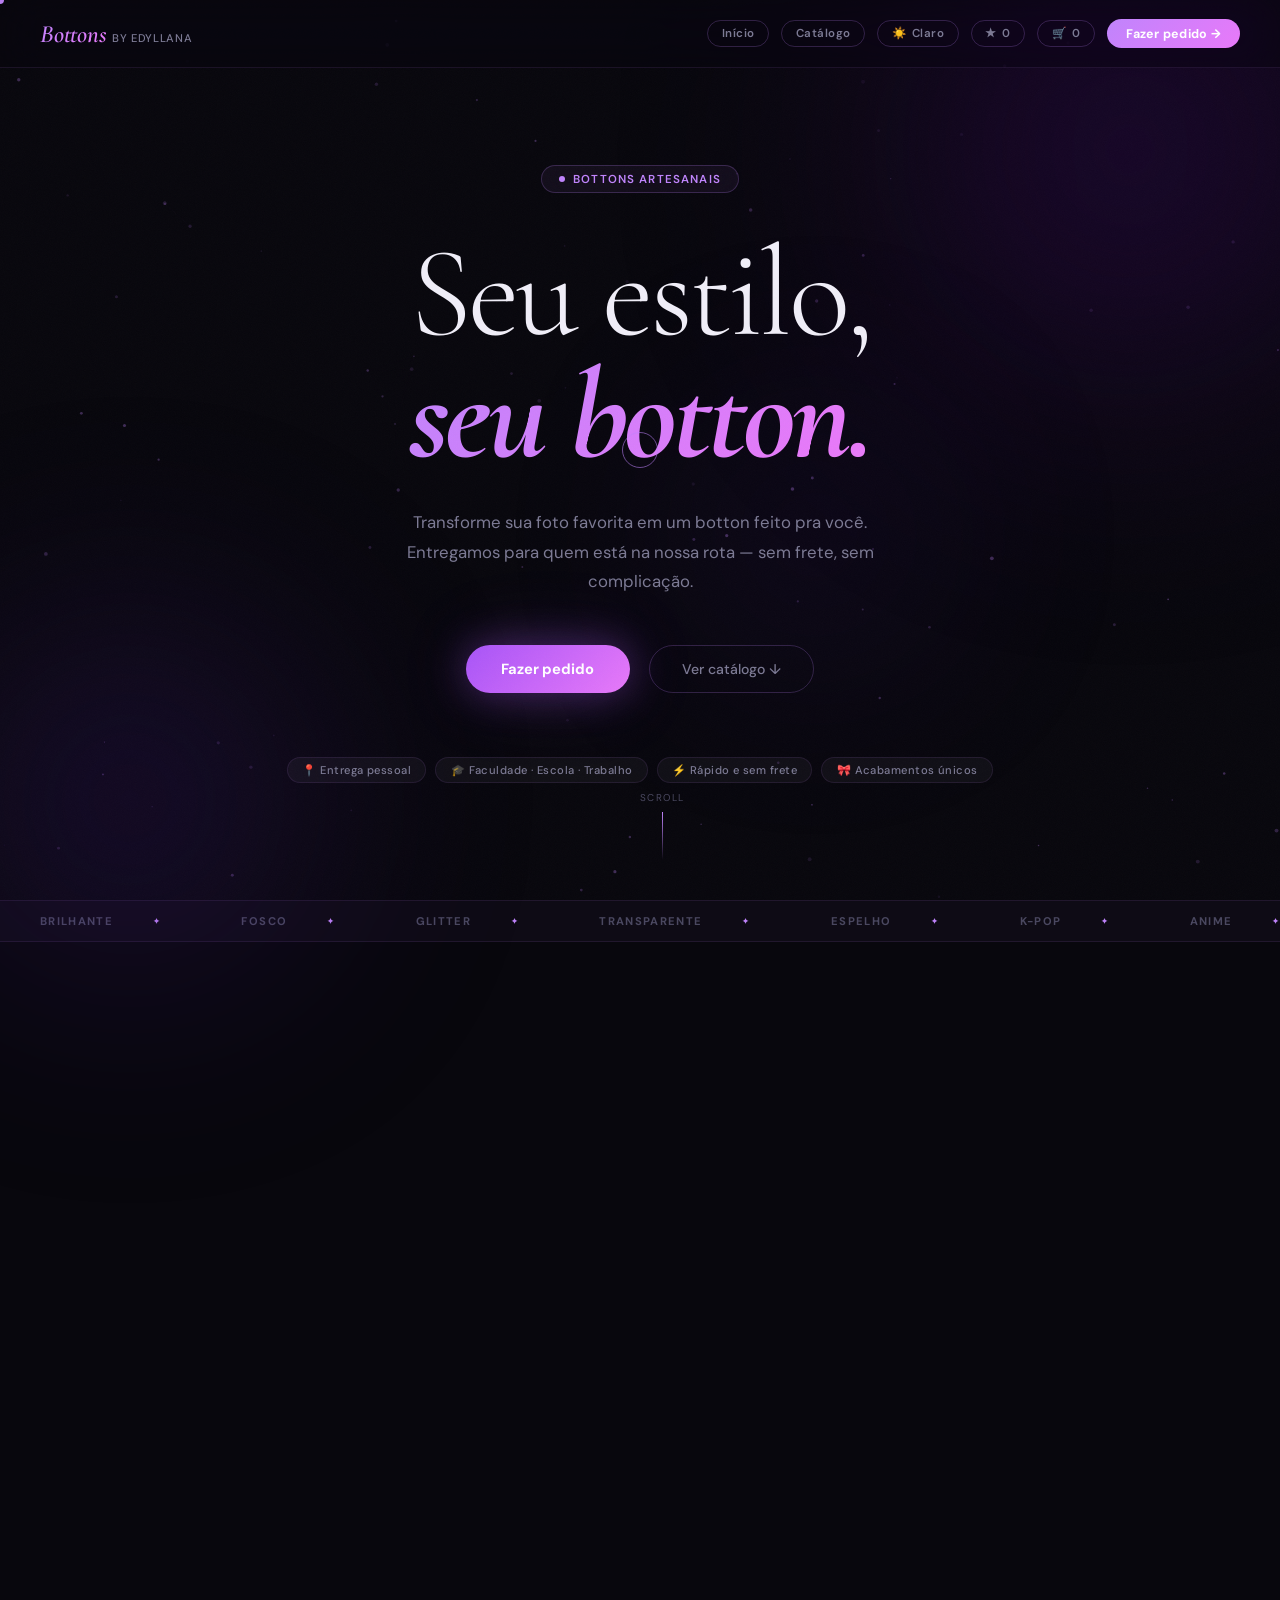
==== commit e0204080: "Reestrutura site: home, catalogo e pedido separados; favoritos com estrela; nome no modal; carrinho " ====
--- a/index.html
+++ b/index.html
@@ -1,273 +1,149 @@
-<!DOCTYPE html>
-<html lang="pt-BR" data-theme="dark">
-<head>
-<meta charset="UTF-8"/>
-<meta name="viewport" content="width=device-width, initial-scale=1.0"/>
-<title>Bottons · Edyllana</title>
-<link rel="preconnect" href="https://fonts.googleapis.com"/>
-<link href="https://fonts.googleapis.com/css2?family=Cormorant+Garamond:ital,wght@0,300;0,400;0,600;0,700;1,300;1,400;1,600&family=DM+Sans:ital,opsz,wght@0,9..40,200;0,9..40,400;0,9..40,500;0,9..40,700;1,9..40,300&display=swap" rel="stylesheet"/>
-<link rel="stylesheet" href="styles.css"/>
-</head>
-<body>
-
-<!-- Cursor -->
-<div id="cursor-dot"></div>
-<div id="cursor-ring"></div>
-
-<!-- Canvas -->
-<canvas id="particles-canvas"></canvas>
-
-<!-- Ambient -->
-<div class="amb amb-a"></div>
-<div class="amb amb-b"></div>
-<div class="amb amb-c"></div>
-
-<!-- ══════════ NAV ══════════ -->
-<nav>
-  <div class="brand" data-magnetic>
-    <em>Bottons</em>
-    <sub>by Edyllana</sub>
-  </div>
-  <div class="nav-right">
-    <button class="theme-btn" onclick="toggleTheme()">
-      <span id="t-ico">☀️</span><span id="t-lbl">Claro</span>
-    </button>
-    <button class="nav-cta" data-magnetic onclick="goOrder()">Fazer pedido →</button>
-  </div>
-</nav>
-
-<!-- ══════════ HOME ══════════ -->
-<div id="page-home">
-
-  <!-- HERO -->
-  <section class="hero">
-    <div class="hero-eyebrow"><span class="hero-eyebrow-dot"></span>Bottons artesanais</div>
-    <h1>
-      Seu estilo,<br/>
-      <strong>seu botton.</strong>
-    </h1>
-    <p>Transforme sua foto favorita em um botton feito pra você. Entregamos para quem está na nossa rota — sem frete, sem complicação.</p>
-    <div class="hero-cta-group">
-      <button class="btn-primary" data-magnetic onclick="goOrder()">
-        <svg width="17" height="17" viewBox="0 0 24 24" fill="currentColor"><path d="M17.472 14.382c-.297-.149-1.758-.867-2.03-.967-.273-.099-.471-.148-.67.15-.197.297-.767.966-.94 1.164-.173.199-.347.223-.644.075-.297-.15-1.255-.463-2.39-1.475-.883-.788-1.48-1.761-1.653-2.059-.173-.297-.018-.458.13-.606.134-.133.298-.347.446-.52.149-.174.198-.298.298-.497.099-.198.05-.371-.025-.52-.075-.149-.669-1.612-.916-2.207-.242-.579-.487-.5-.669-.51-.173-.008-.371-.01-.57-.01-.198 0-.52.074-.792.372-.272.297-1.04 1.016-1.04 2.479 0 1.462 1.065 2.875 1.213 3.074.149.198 2.096 3.2 5.077 4.487.709.306 1.262.489 1.694.625.712.227 1.36.195 1.871.118.571-.085 1.758-.719 2.006-1.413.248-.694.248-1.289.173-1.413-.074-.124-.272-.198-.57-.347m-5.421 7.403h-.004a9.87 9.87 0 01-5.031-1.378l-.361-.214-3.741.982.998-3.648-.235-.374a9.86 9.86 0 01-1.51-5.26c.001-5.45 4.436-9.884 9.888-9.884 2.64 0 5.122 1.03 6.988 2.898a9.825 9.825 0 012.893 6.994c-.003 5.45-4.437 9.884-9.885 9.884m8.413-18.297A11.815 11.815 0 0012.05 0C5.495 0 .16 5.335.157 11.892c0 2.096.547 4.142 1.588 5.945L.057 24l6.305-1.654a11.882 11.882 0 005.683 1.448h.005c6.554 0 11.89-5.335 11.893-11.893a11.821 11.821 0 00-3.48-8.413z"/></svg>
-        Pedir pelo WhatsApp
-      </button>
-      <button class="btn-ghost" onclick="document.querySelector('.carousel-section').scrollIntoView({behavior:'smooth'})">Ver portfólio ↓</button>
-    </div>
-    <div class="hero-chips">
-      <span class="hero-chip">📍 Entrega pessoal</span>
-      <span class="hero-chip">🎓 Faculdade · Escola · Trabalho</span>
-      <span class="hero-chip">⚡ Rápido e sem frete</span>
-      <span class="hero-chip">🎀 Acabamentos únicos</span>
-    </div>
-    <div class="scroll-indicator">
-      <span class="scroll-txt">Scroll</span>
-      <div class="scroll-line"></div>
-    </div>
-  </section>
-
-  <!-- MARQUEE -->
-  <div class="marquee-wrap">
-    <div class="marquee-track" id="mq1"></div>
-  </div>
-
-  <!-- PORTFOLIO CAROUSEL -->
-  <div class="section carousel-section reveal">
-    <div class="carousel-header">
-      <div>
-        <div class="sec-eyebrow">Portfólio</div>
-        <div class="sec-title">Bottons que já<br/><em>saíram por aqui</em></div>
-      </div>
-      <div class="carousel-arrows">
-        <button class="car-arrow" onclick="scrollCar(-1)">←</button>
-        <button class="car-arrow" onclick="scrollCar(1)">→</button>
-      </div>
-    </div>
-    <div class="carousel" id="carousel"></div>
-  </div>
-
-  <hr class="divider"/>
-
-  <!-- COVERS -->
-  <div class="section reveal">
-    <div class="sec-eyebrow">Acabamentos</div>
-    <div class="sec-title">Escolha a <em>cobertura</em><br/>do seu botton</div>
-    <div class="covers-grid" id="covers-grid"></div>
-  </div>
-
-  <!-- MARQUEE 2 -->
-  <div class="marquee-wrap" style="margin-top:0">
-    <div class="marquee-track" id="mq2"></div>
-  </div>
-
-  <!-- FINAL CTA -->
-  <div class="final-cta reveal">
-    <div class="final-cta-glow"></div>
-    <div class="sec-eyebrow" style="justify-content:center">Pronta para pedir?</div>
-    <div class="sec-title" style="font-size:clamp(2.5rem,6vw,5rem);margin-bottom:1rem">
-      É rápido.<br/><em>É lindo.</em>
-    </div>
-    <p style="color:var(--muted);margin-bottom:2.5rem;font-size:.95rem;line-height:1.75;max-width:400px;margin-left:auto;margin-right:auto">
-      Neste espaço você escolhe o acabamento e a gente cuida do resto!
-    </p>
-    <button class="btn-primary" data-magnetic onclick="goOrder()">
-      Fazer meu pedido →
-    </button>
-  </div>
-
-</div><!-- /page-home -->
-
-<!-- ══════════ ORDER ══════════ -->
-<div id="page-order">
-  <div class="order-wrap">
-
-    <button class="back-btn" onclick="goHome()">← Voltar</button>
-
-    <div class="order-headline">
-      <div class="sec-eyebrow">Pedido</div>
-      <div class="sec-title">Monta seu <em>botton</em></div>
-      <p>Preencha os campos abaixo e seu pedido vai direto pro WhatsApp.</p>
-    </div>
-
-    <div id="cfg-loading">
-      <div class="loader-ring"></div>
-      Carregando configurações…
-    </div>
-
-    <div id="order-body" style="display:none">
-
-      <!-- 1. Cobertura -->
-      <div class="step-block reveal delay-1">
-        <div class="step-hd"><div class="step-n">1</div><div class="step-ttl">Cobertura do plástico</div></div>
-        
-        <!-- CAIXA DE PREVIEW DINÂMICA DA COBERTURA -->
-        <div id="preview-cobertura" class="img-preview-box"></div>
-        
-        <p style="font-size:.82rem;color:var(--muted)">Como você quer o acabamento?</p>
-        <div class="pills" id="plast-pills"></div>
-      </div>
-
-      <!-- 2. Modelo -->
-      <div class="step-block reveal delay-2">
-        <div class="step-hd"><div class="step-n">2</div><div class="step-ttl">Modelo do botton</div></div>
-        
-        <!-- CAIXA DE PREVIEW DINÂMICA DO MODELO -->
-        <div id="preview-modelo" class="img-preview-box"></div>
-        
-        <div class="pills" id="model-pills"></div>
-      </div>
-
-      <!-- 3. Tipo de papel -->
-      <div class="step-block reveal delay-3">
-        <div class="step-hd"><div class="step-n">3</div><div class="step-ttl">Tipo do papel</div></div>
-        <p style="font-size:.82rem;color:var(--muted)">Escolha o papel da impressão.</p>
-        <div class="pills" id="papel-pills"></div>
-      </div>
-
-      <!-- 4. Quantidade -->
-      <div class="step-block reveal delay-3">
-        <div class="step-hd"><div class="step-n">4</div><div class="step-ttl">Quantidade</div></div>
-        <div class="qty-row">
-          <button class="qty-btn" onclick="changeQty(-1)">−</button>
-          <span class="qty-n" id="qty-disp">1</span>
-          <button class="qty-btn" onclick="changeQty(1)">+</button>
-        </div>
-        <button class="btn-add-cart" onclick="addToCart()">Adicionar ao carrinho</button>
-      </div>
-
-      <!-- 5. Promoção -->
-      <div class="step-block reveal delay-4" id="promo-block" style="display:none">
-        <div class="step-hd"><div class="step-n" id="step-promo-n">5</div><div class="step-ttl">Benefício disponível! 🎉</div></div>
-        <p style="font-size:.82rem;color:var(--muted)" id="promo-block-desc"></p>
-        <div class="promo-choice">
-          <button class="promo-opt on" id="opt-brinde" onclick="selectPromo('brinde')">
-            <div class="promo-opt-ico">🎁</div>
-            <span class="promo-opt-name">Quero o brinde</span>
-            <span class="promo-opt-desc">Sem desconto no valor</span>
-          </button>
-          <button class="promo-opt" id="opt-desconto" onclick="selectPromo('desconto')">
-            <div class="promo-opt-ico">💸</div>
-            <span class="promo-opt-name">Prefiro o desconto</span>
-            <span class="promo-opt-desc" id="desc-pct-label"></span>
-          </button>
-        </div>
-        <div id="promo-notice"></div>
-      </div>
-
-      <!-- 6. Nome -->
-      <div class="step-block reveal delay-5">
-        <div class="step-hd"><div class="step-n" id="step-nome-n">5</div><div class="step-ttl">Seu nome</div></div>
-        <label class="lbl" for="nome-in">Como te chamam?</label>
-        <input class="inp" id="nome-in" type="text" placeholder="Seu nome aqui." oninput="updateSummary()"/>
-      </div>
-
-      <!-- Resumo -->
-      <div class="step-block reveal">
-        <div class="step-ttl" style="margin-bottom:1.25rem">Resumo do pedido</div>
-        <div id="cart-items" class="cart-items">
-          <div class="cart-empty">Seu carrinho ainda está vazio.</div>
-        </div>
-        <div class="sum-row"><span class="lft">Quantidade total</span><span class="rgt" id="s-qty">0</span></div>
-        <div class="sum-row"><span class="lft">Benefício</span><span class="rgt" id="s-promo">—</span></div>
-        <div class="sum-row sum-total">
-          <span class="lft" style="font-weight:800;color:var(--text)">Total</span>
-          <span class="rgt" id="s-total">R$ —</span>
-        </div>
-
-        <button class="btn-wpp" onclick="sendWpp()" id="btn-send">
-          <svg width="18" height="18" viewBox="0 0 24 24" fill="currentColor"><path d="M17.472 14.382c-.297-.149-1.758-.867-2.03-.967-.273-.099-.471-.148-.67.15-.197.297-.767.966-.94 1.164-.173.199-.347.223-.644.075-.297-.15-1.255-.463-2.39-1.475-.883-.788-1.48-1.761-1.653-2.059-.173-.297-.018-.458.13-.606.134-.133.298-.347.446-.52.149-.174.198-.298.298-.497.099-.198.05-.371-.025-.52-.075-.149-.669-1.612-.916-2.207-.242-.579-.487-.5-.669-.51-.173-.008-.371-.01-.57-.01-.198 0-.52.074-.792.372-.272.297-1.04 1.016-1.04 2.479 0 1.462 1.065 2.875 1.213 3.074.149.198 2.096 3.2 5.077 4.487.709.306 1.262.489 1.694.625.712.227 1.36.195 1.871.118.571-.085 1.758-.719 2.006-1.413.248-.694.248-1.289.173-1.413-.074-.124-.272-.198-.57-.347m-5.421 7.403h-.004a9.87 9.87 0 01-5.031-1.378l-.361-.214-3.741.982.998-3.648-.235-.374a9.86 9.86 0 01-1.51-5.26c.001-5.45 4.436-9.884 9.888-9.884 2.64 0 5.122 1.03 6.988 2.898a9.825 9.825 0 012.893 6.994c-.003 5.45-4.437 9.884-9.885 9.884m8.413-18.297A11.815 11.815 0 0012.05 0C5.495 0 .16 5.335.157 11.892c0 2.096.547 4.142 1.588 5.945L.057 24l6.305-1.654a11.882 11.882 0 005.683 1.448h.005c6.554 0 11.89-5.335 11.893-11.893a11.821 11.821 0 00-3.48-8.413z"/></svg>
-          Revisar e abrir WhatsApp
-        </button>
-        <p class="wpp-note"><strong>Importante:</strong> envie a foto como <em>documento</em> no WhatsApp para não perder qualidade.</p>
-      </div>
-
-    </div>
-  </div>
-</div>
-
-<!-- Modal foto -->
-<div class="modal-backdrop" id="modal-backdrop" onclick="closeModal(event)">
-  <div class="modal" role="dialog" aria-modal="true">
-    <div class="modal-top-line"></div>
-
-    <h3 style="margin-bottom:.3rem">Quase lá! <em>Envie a foto</em></h3>
-    <p class="modal-sub">Antes de abrir o WhatsApp, só lembra: envie a imagem como <strong>documento</strong>. Assim a foto chega sem perder qualidade e o botton fica mais bonito.</p>
-
-    <!-- Mockup WhatsApp Inteligente (Renders beautiful tutorial images) -->
-    <div class="wapp-mock">
-      <div class="tutorial-step-container">
-        <!-- Passo 1: O botão de Mais (+) -->
-        <div class="tutorial-box">
-          <span class="tutorial-label">1. Toque no (+)</span>
-          <div class="tutorial-img-wrapper">
-            <img src="https://www.image2url.com/r2/default/images/1781037905143-3a903971-647e-4439-ad70-2abab82d43df.jpeg" alt="Tocar no botão mais">
-          </div>
-        </div>
-        <!-- Passo 2: O botão de Documento -->
-        <div class="tutorial-box">
-          <span class="tutorial-label">2. Documento</span>
-          <div class="tutorial-img-wrapper">
-            <img src="https://www.image2url.com/r2/default/images/1781038020888-246ba1d9-6a8e-41c6-9327-73367b0bef02.jpeg" alt="Escolher documento">
-          </div>
-        </div>
-      </div>
-    </div><!-- /mockup -->
-
-    <div class="modal-actions" style="margin-top:1.25rem">
-      <button class="modal-btn-cancel" onclick="closeModalDirect()">Voltar</button>
-      <button class="modal-btn-confirm" id="modal-confirm-btn" onclick="confirmSendWpp()">
-        <svg width="16" height="16" viewBox="0 0 24 24" fill="currentColor"><path d="M17.472 14.382c-.297-.149-1.758-.867-2.03-.967-.273-.099-.471-.148-.67.15-.197.297-.767.966-.94 1.164-.173.199-.347.223-.644.075-.297-.15-1.255-.463-2.39-1.475-.883-.788-1.48-1.761-1.653-2.059-.173-.297-.018-.458.13-.606.134-.133.298-.347.446-.52.149-.174.198-.298.298-.497.099-.198.05-.371-.025-.52-.075-.149-.669-1.612-.916-2.207-.242-.579-.487-.5-.669-.51-.173-.008-.371-.01-.57-.01-.198 0-.52.074-.792.372-.272.297-1.04 1.016-1.04 2.479 0 1.462 1.065 2.875 1.213 3.074.149.198 2.096 3.2 5.077 4.487.709.306 1.262.489 1.694.625.712.227 1.36.195 1.871.118.571-.085 1.758-.719 2.006-1.413.248-.694.248-1.289.173-1.413-.074-.124-.272-.198-.57-.347m-5.421 7.403h-.004a9.87 9.87 0 01-5.031-1.378l-.361-.214-3.741.982.998-3.648-.235-.374a9.86 9.86 0 01-1.51-5.26c.001-5.45 4.436-9.884 9.888-9.884 2.64 0 5.122 1.03 6.988 2.898a9.825 9.825 0 012.893 6.994c-.003 5.45-4.437 9.884-9.885 9.884m8.413-18.297A11.815 11.815 0 0012.05 0C5.495 0 .16 5.335.157 11.892c0 2.096.547 4.142 1.588 5.945L.057 24l6.305-1.654a11.882 11.882 0 005.683 1.448h.005c6.554 0 11.89-5.335 11.893-11.893a11.821 11.821 0 00-3.48-8.413z"/></svg>
-        Abrir WhatsApp
-      </button>
-    </div>
-  </div>
-</div>
-
-<div class="toast" id="toast"></div>
-
-<!-- ══════════════════════════════════════════
-   JAVASCRIPT — TUDO ORIGINAL + EFEITOS
-══════════════════════════════════════════ -->
-<script src="script.js"></script>
-</body>
-</html>
+<!DOCTYPE html>
+<html lang="pt-BR" data-theme="dark">
+<head>
+<meta charset="UTF-8"/>
+<meta name="viewport" content="width=device-width, initial-scale=1.0"/>
+<title>Bottons · Edyllana — Bottons artesanais e photocards</title>
+<meta name="description" content="Bottons artesanais personalizados e photocards em acabamentos laminado ou plastificado. Entrega pessoal, sem frete, com tabela de preços organizada."/>
+<meta name="theme-color" content="#c084fc"/>
+<meta property="og:title" content="Bottons · Edyllana"/>
+<meta property="og:description" content="Transforme sua foto favorita em bottons e photocards personalizados, com entrega pessoal e sem frete."/>
+<meta property="og:type" content="website"/>
+<link rel="preconnect" href="https://fonts.googleapis.com"/>
+<link href="https://fonts.googleapis.com/css2?family=Cormorant+Garamond:ital,wght@0,300;0,400;0,600;0,700;1,300;1,400;1,600&family=DM+Sans:ital,opsz,wght@0,9..40,200;0,9..40,400;0,9..40,500;0,9..40,700;1,9..40,300&display=swap" rel="stylesheet"/>
+<link rel="stylesheet" href="styles.css"/>
+<link rel="icon" href="data:,"/>
+</head>
+<body>
+
+<!-- Cursor -->
+<div id="cursor-dot"></div>
+<div id="cursor-ring"></div>
+
+<!-- Canvas -->
+<canvas id="particles-canvas"></canvas>
+
+<!-- Ambient -->
+<div class="amb amb-a"></div>
+<div class="amb amb-b"></div>
+<div class="amb amb-c"></div>
+
+<!-- ══════════ NAV ══════════ -->
+<nav>
+  <div class="brand" data-magnetic>
+    <em>Bottons</em>
+    <sub>by Edyllana</sub>
+  </div>
+  <div class="nav-right">
+    <a class="theme-btn" href="index.html">Início</a>
+    <a class="theme-btn" href="catalogo.html">Catálogo</a>
+    <button class="theme-btn" onclick="toggleTheme()">
+      <span id="t-ico">☀️</span><span id="t-lbl">Claro</span>
+    </button>
+    <a class="theme-btn" href="catalogo.html#favorites-section" aria-label="Ver favoritos">
+      ★ <span id="nav-fav-count">0</span>
+    </a>
+    <a class="theme-btn" href="pedido.html" aria-label="Abrir carrinho">
+      🛒 <span id="nav-cart-count">0</span>
+    </a>
+    <a class="nav-cta" data-magnetic href="pedido.html">Fazer pedido →</a>
+  </div>
+</nav>
+
+<!-- ══════════ HOME ══════════ -->
+<div id="page-home">
+
+  <!-- HERO -->
+  <section class="hero">
+    <div class="hero-eyebrow"><span class="hero-eyebrow-dot"></span>Bottons artesanais</div>
+    <h1>
+      Seu estilo,<br/>
+      <strong>seu botton.</strong>
+    </h1>
+    <p>Transforme sua foto favorita em um botton feito pra você. Entregamos para quem está na nossa rota — sem frete, sem complicação.</p>
+    <div class="hero-cta-group">
+      <a class="btn-primary" data-magnetic href="pedido.html">
+        Fazer pedido
+      </a>
+      <a class="btn-ghost" href="catalogo.html">Ver catálogo ↓</a>
+    </div>
+    <div class="hero-chips">
+      <span class="hero-chip">📍 Entrega pessoal</span>
+      <span class="hero-chip">🎓 Faculdade · Escola · Trabalho</span>
+      <span class="hero-chip">⚡ Rápido e sem frete</span>
+      <span class="hero-chip">🎀 Acabamentos únicos</span>
+    </div>
+    <div class="scroll-indicator">
+      <span class="scroll-txt">Scroll</span>
+      <div class="scroll-line"></div>
+    </div>
+  </section>
+
+  <!-- MARQUEE -->
+  <div class="marquee-wrap">
+    <div class="marquee-track" id="mq1"></div>
+  </div>
+
+  <!-- FINAL CTA -->
+  <div class="final-cta reveal">
+    <div class="final-cta-glow"></div>
+    <div class="sec-eyebrow" style="justify-content:center">Pronta para pedir?</div>
+    <div class="sec-title" style="font-size:clamp(2.5rem,6vw,5rem);margin-bottom:1rem">
+      É rápido.<br/><em>É lindo.</em>
+    </div>
+    <p style="color:var(--muted);margin-bottom:2.5rem;font-size:.95rem;line-height:1.75;max-width:400px;margin-left:auto;margin-right:auto">
+      Neste espaço você escolhe o acabamento e a gente cuida do resto!
+    </p>
+    <a class="btn-primary" data-magnetic href="pedido.html">
+      Fazer meu pedido →
+    </a>
+  </div>
+
+</div><!-- /page-home -->
+
+<!-- Modal foto -->
+<div class="modal-backdrop" id="modal-backdrop" onclick="closeModal(event)">
+  <div class="modal" role="dialog" aria-modal="true">
+    <div class="modal-top-line"></div>
+
+    <h3 style="margin-bottom:.3rem">Quase lá! <em>Envie a foto</em></h3>
+    <p class="modal-sub">Antes de abrir o WhatsApp, só lembra: envie a imagem como <strong>documento</strong>. Assim a foto chega sem perder qualidade e o botton fica mais bonito.</p>
+
+    <!-- Mockup WhatsApp Inteligente (Renders beautiful tutorial images) -->
+    <div class="wapp-mock">
+      <div class="tutorial-step-container">
+        <!-- Passo 1: O botão de Mais (+) -->
+        <div class="tutorial-box">
+          <span class="tutorial-label">1. Toque no (+)</span>
+          <div class="tutorial-img-wrapper">
+            <img src="https://www.image2url.com/r2/default/images/1781037905143-3a903971-647e-4439-ad70-2abab82d43df.jpeg" alt="Tocar no botão mais">
+          </div>
+        </div>
+        <!-- Passo 2: O botão de Documento -->
+        <div class="tutorial-box">
+          <span class="tutorial-label">2. Documento</span>
+          <div class="tutorial-img-wrapper">
+            <img src="https://www.image2url.com/r2/default/images/1781038020888-246ba1d9-6a8e-41c6-9327-73367b0bef02.jpeg" alt="Escolher documento">
+          </div>
+        </div>
+      </div>
+    </div><!-- /mockup -->
+
+    <div class="modal-actions" style="margin-top:1.25rem">
+      <button class="modal-btn-cancel" onclick="closeModalDirect()">Voltar</button>
+      <button class="modal-btn-confirm" id="modal-confirm-btn" onclick="confirmSendWpp()">
+        <svg width="16" height="16" viewBox="0 0 24 24" fill="currentColor"><path d="M17.472 14.382c-.297-.149-1.758-.867-2.03-.967-.273-.099-.471-.148-.67.15-.197.297-.767.966-.94 1.164-.173.199-.347.223-.644.075-.297-.15-1.255-.463-2.39-1.475-.883-.788-1.48-1.761-1.653-2.059-.173-.297-.018-.458.13-.606.134-.133.298-.347.446-.52.149-.174.198-.298.298-.497.099-.198.05-.371-.025-.52-.075-.149-.669-1.612-.916-2.207-.242-.579-.487-.5-.669-.51-.173-.008-.371-.01-.57-.01-.198 0-.52.074-.792.372-.272.297-1.04 1.016-1.04 2.479 0 1.462 1.065 2.875 1.213 3.074.149.198 2.096 3.2 5.077 4.487.709.306 1.262.489 1.694.625.712.227 1.36.195 1.871.118.571-.085 1.758-.719 2.006-1.413.248-.694.248-1.289.173-1.413-.074-.124-.272-.198-.57-.347m-5.421 7.403h-.004a9.87 9.87 0 01-5.031-1.378l-.361-.214-3.741.982.998-3.648-.235-.374a9.86 9.86 0 01-1.51-5.26c.001-5.45 4.436-9.884 9.888-9.884 2.64 0 5.122 1.03 6.988 2.898a9.825 9.825 0 012.893 6.994c-.003 5.45-4.437 9.884-9.885 9.884m8.413-18.297A11.815 11.815 0 0012.05 0C5.495 0 .16 5.335.157 11.892c0 2.096.547 4.142 1.588 5.945L.057 24l6.305-1.654a11.882 11.882 0 005.683 1.448h.005c6.554 0 11.89-5.335 11.893-11.893a11.821 11.821 0 00-3.48-8.413z"/></svg>
+        Abrir WhatsApp
+      </button>
+    </div>
+  </div>
+</div>
+
+<div class="toast" id="toast"></div>
+
+<!-- ══════════════════════════════════════════
+   JAVASCRIPT — TUDO ORIGINAL + EFEITOS
+══════════════════════════════════════════ -->
+<script src="script.js"></script>
+</body>
+</html>
--- a/styles.css
+++ b/styles.css
@@ -1,1099 +1,1493 @@
-/* ═══════════════════════════════════════════
-   DESIGN TOKENS
-═══════════════════════════════════════════ */
-:root {
-  --bg:        #08070d;
-  --bg2:       #0d0b17;
-  --surface:   #12101e;
-  --s2:        #1a1730;
-  --accent:    #c084fc;
-  --accent2:   #a855f7;
-  --accent3:   #e879f9;
-  --deep:      #2e1065;
-  --deep2:     #4c1d95;
-  --text:      #f0eef8;
-  --muted:     #7c7a94;
-  --muted2:    #4a4860;
-  --border:    rgba(192,132,252,.1);
-  --border2:   rgba(192,132,252,.22);
-  --glow:      rgba(192,132,252,.18);
-  --glow2:     rgba(232,121,249,.12);
-  --card:      rgba(18,16,30,.7);
-  --r:         1.5rem;
-  --font:      'DM Sans', sans-serif;
-  --display:   'Cormorant Garamond', serif;
-}
-[data-theme="light"] {
-  --bg:        #faf8ff;
-  --bg2:       #f3eeff;
-  --surface:   #ffffff;
-  --s2:        #ede9fb;
-  --accent:    #9333ea;
-  --accent2:   #7c3aed;
-  --accent3:   #c026d3;
-  --deep:      #f3e8ff;
-  --deep2:     #e9d5ff;
-  --text:      #0a0812;
-  --muted:     #6b6882;
-  --muted2:    #aba8c4;
-  --border:    rgba(147,51,234,.14);
-  --border2:   rgba(147,51,234,.28);
-  --glow:      rgba(147,51,234,.1);
-  --glow2:     rgba(192,0,211,.08);
-  --card:      rgba(255,255,255,.75);
-}
-
-/* ═══════════════════════════════════════════
-   RESET + BASE
-═══════════════════════════════════════════ */
-*, *::before, *::after { box-sizing:border-box; margin:0; padding:0; }
-html { scroll-behavior:smooth; }
-body {
-  font-family: var(--font);
-  background: var(--bg);
-  color: var(--text);
-  min-height: 100vh;
-  overflow-x: hidden;
-  cursor: none;
-  transition: background .5s, color .4s;
-}
-::selection { background: rgba(192,132,252,.3); color: #fff; }
-a { color: inherit; text-decoration: none; }
-
-/* ═══════════════════════════════════════════
-   CUSTOM CURSOR
-═══════════════════════════════════════════ */
-#cursor-dot {
-  position: fixed;
-  width: 8px; height: 8px;
-  background: var(--accent);
-  border-radius: 50%;
-  pointer-events: none;
-  z-index: 9999;
-  transform: translate(-50%,-50%);
-  transition: opacity .3s;
-  mix-blend-mode: difference;
-}
-#cursor-ring {
-  position: fixed;
-  width: 36px; height: 36px;
-  border: 1.5px solid rgba(192,132,252,.55);
-  border-radius: 50%;
-  pointer-events: none;
-  z-index: 9998;
-  transform: translate(-50%,-50%);
-  transition: width .35s cubic-bezier(.25,.46,.45,.94),
-              height .35s cubic-bezier(.25,.46,.45,.94),
-              border-color .3s,
-              background .3s,
-              opacity .3s;
-}
-#cursor-ring.hovering {
-  width: 56px; height: 56px;
-  border-color: var(--accent);
-  background: var(--glow);
-}
-[data-theme="light"] #cursor-dot {
-  background: var(--accent);
-  mix-blend-mode: normal;
-}
-[data-theme="light"] #cursor-ring {
-  border-color: rgba(147,51,234,.45);
-}
-[data-theme="light"] #cursor-ring.hovering {
-  border-color: var(--accent);
-  background: var(--glow);
-}
-
-/* ═══════════════════════════════════════════
-   CANVAS PARTICLES
-═══════════════════════════════════════════ */
-#particles-canvas {
-  position: fixed;
-  inset: 0;
-  z-index: 0;
-  pointer-events: none;
-  opacity: .55;
-}
-
-/* ═══════════════════════════════════════════
-   NOISE OVERLAY
-═══════════════════════════════════════════ */
-body::after {
-  content: '';
-  position: fixed;
-  inset: 0;
-  background-image: url("data:image/svg+xml,%3Csvg viewBox='0 0 256 256' xmlns='http://www.w3.org/2000/svg'%3E%3Cfilter id='n'%3E%3CfeTurbulence type='fractalNoise' baseFrequency='.9' numOctaves='4' stitchTiles='stitch'/%3E%3C/filter%3E%3Crect width='100%25' height='100%25' filter='url(%23n)' opacity='1'/%3E%3C/svg%3E");
-  background-size: 200px 200px;
-  opacity: .025;
-  pointer-events: none;
-  z-index: 1;
-  animation: noiseAnim 8s steps(2) infinite;
-}
-@keyframes noiseAnim { 0%{background-position:0 0} 25%{background-position:50% 20%} 50%{background-position:30% 60%} 75%{background-position:80% 10%} 100%{background-position:0 0} }
-
-/* ═══════════════════════════════════════════
-   RADIAL AMBIENT GLOWS
-═══════════════════════════════════════════ */
-.amb {
-  position: fixed; border-radius: 50%;
-  pointer-events: none; z-index: 0;
-  filter: blur(120px);
-  will-change: transform;
-}
-.amb-a { width:700px; height:700px; background:radial-gradient(ellipse,#3b0764 0%,transparent 70%); top:-200px; right:-200px; opacity:.5; animation: floatA 18s ease-in-out infinite; }
-.amb-b { width:500px; height:500px; background:radial-gradient(ellipse,#4c1d95 0%,transparent 70%); bottom:-150px; left:-120px; opacity:.38; animation: floatB 22s ease-in-out infinite; }
-.amb-c { width:350px; height:350px; background:radial-gradient(ellipse,#6d28d9 0%,transparent 70%); top:40%; left:50%; opacity:.18; animation: floatC 14s ease-in-out infinite; }
-@keyframes floatA { 0%,100%{transform:translate(0,0) scale(1)} 33%{transform:translate(-60px,40px) scale(1.08)} 66%{transform:translate(40px,-30px) scale(.95)} }
-@keyframes floatB { 0%,100%{transform:translate(0,0)} 50%{transform:translate(50px,-60px) scale(1.12)} }
-@keyframes floatC { 0%,100%{transform:translate(-50%,-50%) scale(1)} 50%{transform:translate(-50%,-50%) scale(1.4)} }
-
-/* ═══════════════════════════════════════════
-   NAVIGATION
-═══════════════════════════════════════════ */
-nav {
-  position: fixed; top: 0; left: 0; right: 0;
-  z-index: 500;
-  padding: 0 2.5rem;
-  height: 68px;
-  display: flex; align-items: center; justify-content: space-between;
-  background: rgba(8,7,13,.55);
-  backdrop-filter: blur(28px) saturate(1.8);
-  -webkit-backdrop-filter: blur(28px) saturate(1.8);
-  border-bottom: 1px solid var(--border);
-  transition: background .5s, border-color .4s;
-}
-[data-theme="light"] nav { background: rgba(250,248,255,.72); }
-
-.brand {
-  font-family: var(--display);
-  font-size: 1.55rem;
-  font-weight: 600;
-  letter-spacing: -.01em;
-  color: var(--text);
-  display: flex; align-items: baseline; gap: .5rem;
-}
-.brand em {
-  font-style: italic;
-  background: linear-gradient(135deg, var(--accent), var(--accent3));
-  -webkit-background-clip: text; -webkit-text-fill-color: transparent;
-  background-clip: text;
-}
-.brand sub {
-  font-family: var(--font);
-  font-size: .7rem;
-  font-weight: 500;
-  color: var(--muted);
-  vertical-align: baseline;
-  letter-spacing: .06em;
-  text-transform: uppercase;
-}
-
-.nav-right { display: flex; align-items: center; gap: .75rem; }
-
-.theme-btn {
-  background: transparent;
-  border: 1px solid var(--border2);
-  border-radius: 9999px;
-  padding: .32rem .85rem;
-  font-size: .72rem;
-  font-weight: 600;
-  font-family: var(--font);
-  color: var(--muted);
-  cursor: none;
-  display: flex; align-items: center; gap: .35rem;
-  letter-spacing: .04em;
-  transition: all .25s;
-}
-.theme-btn:hover { border-color: var(--accent); color: var(--accent); }
-
-.nav-cta {
-  position: relative;
-  background: linear-gradient(135deg, var(--accent), var(--accent3));
-  color: #fff;
-  border: none;
-  border-radius: 9999px;
-  padding: .4rem 1.2rem;
-  font-size: .78rem;
-  font-weight: 700;
-  font-family: var(--font);
-  cursor: none;
-  letter-spacing: .02em;
-  overflow: hidden;
-  transition: transform .2s, filter .2s;
-}
-.nav-cta::before {
-  content: '';
-  position: absolute; inset: 0;
-  background: rgba(255,255,255,.15);
-  transform: translateX(-110%) skewX(-20deg);
-  transition: transform .5s cubic-bezier(.25,.46,.45,.94);
-}
-.nav-cta:hover::before { transform: translateX(110%) skewX(-20deg); }
-.nav-cta:hover { transform: translateY(-1px); filter: brightness(1.12); }
-
-/* ═══════════════════════════════════════════
-   HERO
-═══════════════════════════════════════════ */
-.hero {
-  min-height: 100vh;
-  display: flex; flex-direction: column;
-  align-items: center; justify-content: center;
-  text-align: center;
-  padding: 8rem 1.5rem 5rem;
-  position: relative;
-  overflow: hidden;
-}
-
-.hero-eyebrow {
-  display: inline-flex; align-items: center; gap: .5rem;
-  border: 1px solid var(--border2);
-  border-radius: 9999px;
-  padding: .35rem 1.1rem;
-  font-size: .72rem;
-  font-weight: 600;
-  letter-spacing: .1em;
-  text-transform: uppercase;
-  color: var(--accent);
-  background: rgba(192,132,252,.06);
-  backdrop-filter: blur(12px);
-  margin-bottom: 2.5rem;
-  opacity: 0;
-  animation: heroIn .9s .2s cubic-bezier(.22,1,.36,1) forwards;
-}
-.hero-eyebrow-dot {
-  width: 6px; height: 6px;
-  background: var(--accent);
-  border-radius: 50%;
-  animation: pulse 2s ease-in-out infinite;
-}
-@keyframes pulse { 0%,100%{opacity:1;transform:scale(1)} 50%{opacity:.4;transform:scale(.7)} }
-
-.hero h1 {
-  font-family: var(--display);
-  font-size: clamp(3.8rem, 10vw, 8rem);
-  font-weight: 300;
-  line-height: .95;
-  letter-spacing: -.03em;
-  max-width: 900px;
-  margin-bottom: 2rem;
-  opacity: 0;
-  animation: heroIn .9s .38s cubic-bezier(.22,1,.36,1) forwards;
-}
-.hero h1 strong {
-  font-weight: 700;
-  font-style: italic;
-  background: linear-gradient(135deg, var(--accent) 0%, var(--accent3) 50%, #f0abfc 100%);
-  -webkit-background-clip: text; -webkit-text-fill-color: transparent;
-  background-clip: text;
-  display: block;
-  animation: shimmer 6s linear infinite;
-  background-size: 200% auto;
-}
-@keyframes shimmer { 0%{background-position:0% 50%} 100%{background-position:200% 50%} }
-
-.hero p {
-  color: var(--muted);
-  font-size: clamp(.9rem, 2vw, 1.05rem);
-  line-height: 1.75;
-  max-width: 520px;
-  margin: 0 auto 3rem;
-  opacity: 0;
-  animation: heroIn .9s .52s cubic-bezier(.22,1,.36,1) forwards;
-}
-
-.hero-cta-group {
-  display: flex; align-items: center; gap: 1.2rem; flex-wrap: wrap; justify-content: center;
-  opacity: 0;
-  animation: heroIn .9s .66s cubic-bezier(.22,1,.36,1) forwards;
-}
-
-.btn-primary {
-  position: relative;
-  display: inline-flex; align-items: center; gap: .6rem;
-  padding: .9rem 2.2rem;
-  background: linear-gradient(135deg, var(--accent2), var(--accent3));
-  color: #fff;
-  border: none;
-  border-radius: 9999px;
-  font-family: var(--font);
-  font-size: .92rem;
-  font-weight: 700;
-  cursor: none;
-  overflow: hidden;
-  box-shadow: 0 0 40px rgba(168,85,247,.35), 0 0 80px rgba(168,85,247,.15);
-  transition: transform .2s cubic-bezier(.25,.46,.45,.94), box-shadow .3s;
-}
-.btn-primary::before {
-  content: '';
-  position: absolute; inset: 0;
-  background: linear-gradient(135deg, transparent 0%, rgba(255,255,255,.18) 50%, transparent 100%);
-  transform: translateX(-100%);
-  transition: transform .6s cubic-bezier(.25,.46,.45,.94);
-}
-.btn-primary:hover::before { transform: translateX(100%); }
-.btn-primary:hover { transform: translateY(-3px); box-shadow: 0 0 60px rgba(168,85,247,.5), 0 0 120px rgba(168,85,247,.2); }
-
-.btn-ghost {
-  display: inline-flex; align-items: center; gap: .5rem;
-  padding: .9rem 2rem;
-  background: transparent;
-  border: 1px solid var(--border2);
-  border-radius: 9999px;
-  color: var(--muted);
-  font-family: var(--font);
-  font-size: .88rem;
-  font-weight: 500;
-  cursor: none;
-  transition: all .25s;
-}
-.btn-ghost:hover { border-color: var(--accent); color: var(--accent); background: rgba(192,132,252,.05); }
-
-.hero-chips {
-  display: flex; flex-wrap: wrap; justify-content: center; gap: .55rem;
-  margin-top: 4rem;
-  opacity: 0;
-  animation: heroIn .9s .8s cubic-bezier(.22,1,.36,1) forwards;
-}
-.hero-chip {
-  background: rgba(255,255,255,.04);
-  border: 1px solid var(--border);
-  border-radius: 9999px;
-  padding: .3rem .9rem;
-  font-size: .7rem;
-  font-weight: 500;
-  color: var(--muted);
-  letter-spacing: .04em;
-  backdrop-filter: blur(8px);
-  transition: all .25s;
-}
-.hero-chip:hover { border-color: var(--accent); color: var(--accent); transform: translateY(-1px); }
-
-/* Scroll indicator */
-.scroll-indicator {
-  position: absolute;
-  bottom: 2.5rem; left: 50%;
-  transform: translateX(-50%);
-  display: flex; flex-direction: column; align-items: center; gap: .5rem;
-  opacity: 0;
-  animation: heroIn .9s 1.2s cubic-bezier(.22,1,.36,1) forwards;
-}
-.scroll-line {
-  width: 1px; height: 48px;
-  background: linear-gradient(to bottom, var(--accent), transparent);
-  animation: scrollDrop 2s ease-in-out infinite;
-}
-@keyframes scrollDrop { 0%,100%{transform:scaleY(1);opacity:1} 50%{transform:scaleY(.4);opacity:.3} }
-.scroll-txt { font-size: .62rem; letter-spacing: .15em; text-transform: uppercase; color: var(--muted2); }
-
-@keyframes heroIn {
-  from { opacity: 0; transform: translateY(30px); }
-  to   { opacity: 1; transform: translateY(0); }
-}
-
-/* ═══════════════════════════════════════════
-   SECTION BASE
-═══════════════════════════════════════════ */
-.section {
-  max-width: 1100px;
-  margin: 0 auto;
-  padding: 6rem 2rem;
-}
-.sec-eyebrow {
-  font-size: .68rem;
-  font-weight: 700;
-  letter-spacing: .15em;
-  text-transform: uppercase;
-  color: var(--accent);
-  margin-bottom: .75rem;
-  display: flex; align-items: center; gap: .6rem;
-}
-.sec-eyebrow::after {
-  content: '';
-  flex: 1; max-width: 60px;
-  height: 1px;
-  background: linear-gradient(to right, var(--accent), transparent);
-}
-.sec-title {
-  font-family: var(--display);
-  font-size: clamp(2rem, 4vw, 3.2rem);
-  font-weight: 300;
-  line-height: 1.05;
-  letter-spacing: -.02em;
-  margin-bottom: 3rem;
-}
-.sec-title em { font-style: italic; color: var(--accent); }
-
-/* Reveal animation */
-.reveal {
-  opacity: 0;
-  transform: translateY(48px);
-  transition: opacity .8s cubic-bezier(.22,1,.36,1), transform .8s cubic-bezier(.22,1,.36,1);
-}
-.reveal.in { opacity: 1; transform: translateY(0); }
-.reveal.delay-1 { transition-delay: .1s; }
-.reveal.delay-2 { transition-delay: .2s; }
-.reveal.delay-3 { transition-delay: .3s; }
-.reveal.delay-4 { transition-delay: .4s; }
-.reveal.delay-5 { transition-delay: .5s; }
-
-/* ═══════════════════════════════════════════
-   HORIZONTAL MARQUEE (faixa de texto)
-═══════════════════════════════════════════ */
-.marquee-wrap {
-  overflow: hidden;
-  border-top: 1px solid var(--border);
-  border-bottom: 1px solid var(--border);
-  padding: .8rem 0;
-  margin: 0;
-  background: rgba(192,132,252,.03);
-}
-.marquee-track {
-  display: flex; gap: 0;
-  width: max-content;
-  animation: marqueeLTR 28s linear infinite;
-}
-.marquee-wrap:nth-child(even) .marquee-track { animation-direction: reverse; }
-@keyframes marqueeLTR { from{transform:translateX(0)} to{transform:translateX(-50%)} }
-.marquee-item {
-  padding: 0 2.5rem;
-  font-size: .7rem;
-  font-weight: 700;
-  letter-spacing: .12em;
-  text-transform: uppercase;
-  color: var(--muted2);
-  white-space: nowrap;
-  display: flex; align-items: center; gap: 2.5rem;
-}
-.marquee-item::after { content: '✦'; color: var(--accent); font-size: .5rem; }
-
-/* ═══════════════════════════════════════════
-   PORTFOLIO / CAROUSEL
-═══════════════════════════════════════════ */
-.carousel-section { position: relative; overflow: hidden; }
-.carousel-header { display: flex; align-items: flex-end; justify-content: space-between; margin-bottom: 2.5rem; flex-wrap: wrap; gap: 1rem; }
-.carousel-arrows { display: flex; gap: .6rem; }
-.car-arrow {
-  width: 2.6rem; height: 2.6rem;
-  border-radius: 50%;
-  background: var(--card);
-  border: 1px solid var(--border2);
-  color: var(--accent);
-  cursor: none;
-  font-size: .95rem;
-  display: flex; align-items: center; justify-content: center;
-  backdrop-filter: blur(10px);
-  transition: all .22s;
-}
-.car-arrow:hover { background: var(--accent); color: #fff; border-color: var(--accent); transform: scale(1.08); }
-
-.carousel {
-  display: flex; gap: 1.25rem;
-  overflow-x: auto; scroll-snap-type: x mandatory;
-  scrollbar-width: none; padding-bottom: .5rem;
-  -webkit-overflow-scrolling: touch;
-}
-.carousel::-webkit-scrollbar { display: none; }
-
-.car-card {
-  flex: 0 0 240px; scroll-snap-align: start;
-  border-radius: 1.25rem;
-  overflow: hidden;
-  background: var(--card);
-  border: 1px solid var(--border);
-  backdrop-filter: blur(14px);
-  transition: transform .35s cubic-bezier(.25,.46,.45,.94), border-color .25s, box-shadow .35s;
-  cursor: none;
-}
-.car-card:hover {
-  transform: translateY(-8px) scale(1.02);
-  border-color: var(--accent);
-  box-shadow: 0 20px 60px rgba(0,0,0,.4), 0 0 40px rgba(192,132,252,.15);
-}
-
-.car-ph {
-  width: 100%; height: 240px;
-  display: flex; flex-direction: column; align-items: center; justify-content: center;
-  gap: .5rem;
-  position: relative; overflow: hidden;
-  background: var(--bg2); /* Fundo padrão enquanto a imagem carrega */
-}
-.car-ph img {
-  width: 100%; height: 100%; object-fit: cover;
-  transition: transform 0.4s ease;
-}
-.car-card:hover .car-ph img {
-  transform: scale(1.05);
-}
-.car-ph::after {
-  content: '';
-  position: absolute; inset: 0;
-  background: linear-gradient(to bottom, transparent 40%, rgba(0,0,0,.6));
-}
-.car-ph-lbl {
-  font-size: .68rem; font-weight: 700; letter-spacing: .08em;
-  text-transform: uppercase; color: rgba(255,255,255,.9);
-  position: absolute; bottom: .8rem; left: .9rem; z-index: 1;
-}
-.car-info { padding: 1rem 1.1rem 1.2rem; }
-.car-info strong { font-size: .92rem; font-weight: 700; display: block; margin-bottom: .2rem; }
-.car-info p { font-size: .73rem; color: var(--muted); line-height: 1.5; }
-
-/* ═══════════════════════════════════════════
-   COVERS GRID  
-═══════════════════════════════════════════ */
-.covers-grid {
-  display: grid;
-  grid-template-columns: repeat(auto-fill, minmax(220px, 1fr));
-  gap: 1.25rem;
-}
-.cover-card {
-  border-radius: 1.25rem;
-  overflow: hidden;
-  background: var(--card);
-  border: 1px solid var(--border);
-  backdrop-filter: blur(14px);
-  transition: transform .35s cubic-bezier(.25,.46,.45,.94), border-color .25s, box-shadow .35s;
-  cursor: none;
-}
-.cover-card:hover {
-  transform: translateY(-6px);
-  border-color: var(--border2);
-  box-shadow: 0 16px 50px rgba(0,0,0,.35), 0 0 30px rgba(192,132,252,.12);
-}
-
-.cover-ph {
-  width: 100%; height: 170px;
-  display: flex; flex-direction: column; align-items: center; justify-content: center;
-  gap: .4rem;
-  position: relative;
-  background: var(--bg2); /* Fundo padrão enquanto a imagem carrega */
-  overflow: hidden;
-}
-.cover-ph img {
-  width: 100%; height: 100%; object-fit: cover;
-  transition: transform 0.4s ease;
-}
-.cover-card:hover .cover-ph img {
-  transform: scale(1.05);
-}
-.cover-body { padding: 1rem 1.1rem 1.2rem; }
-.cover-name { font-size: .92rem; font-weight: 700; }
-.cover-desc { font-size: .73rem; color: var(--muted); margin-top: .2rem; line-height: 1.5; }
-.cover-badge {
-  display: inline-block;
-  margin-top: .6rem;
-  font-size: .62rem; font-weight: 700; letter-spacing: .07em;
-  text-transform: uppercase; color: var(--accent);
-  border: 1px solid var(--border2);
-  border-radius: 9999px; padding: .18rem .55rem;
-}
-
-/* ═══════════════════════════════════════════
-   DIVIDER
-═══════════════════════════════════════════ */
-.divider {
-  max-width: 1100px; margin: 0 auto;
-  border: none; border-top: 1px solid var(--border);
-}
-
-/* ═══════════════════════════════════════════
-   FINAL CTA SECTION
-═══════════════════════════════════════════ */
-.final-cta {
-  padding: 7rem 2rem 10rem;
-  text-align: center;
-  position: relative;
-  overflow: hidden;
-}
-.final-cta-glow {
-  position: absolute; top: 50%; left: 50%;
-  transform: translate(-50%,-50%);
-  width: 600px; height: 600px;
-  background: radial-gradient(ellipse, rgba(168,85,247,.22) 0%, transparent 70%);
-  pointer-events: none;
-  border-radius: 50%;
-  animation: breathe 5s ease-in-out infinite;
-}
-@keyframes breathe { 0%,100%{transform:translate(-50%,-50%) scale(1)} 50%{transform:translate(-50%,-50%) scale(1.2)} }
-
-/* ═══════════════════════════════════════════
-   ORDER PAGE
-═══════════════════════════════════════════ */
-.order-wrap { max-width: 700px; margin: 0 auto; padding: 7rem 2rem 6rem; }
-
-.back-btn {
-  display: inline-flex; align-items: center; gap: .45rem;
-  background: transparent;
-  border: 1px solid var(--border2);
-  border-radius: 9999px;
-  padding: .38rem 1rem;
-  font-size: .78rem; font-weight: 600;
-  font-family: var(--font);
-  color: var(--muted);
-  cursor: none;
-  margin-bottom: 2.5rem;
-  transition: all .22s;
-}
-.back-btn:hover { border-color: var(--accent); color: var(--accent); }
-
-.order-headline { margin-bottom: 2.5rem; }
-.order-headline .sec-title { margin-bottom: .5rem; }
-.order-headline p { color: var(--muted); font-size: .88rem; line-height: 1.65; }
-
-/* Loading */
-#cfg-loading {
-  text-align: center; padding: 3rem;
-  font-size: .85rem; color: var(--muted);
-  display: flex; flex-direction: column; align-items: center; gap: 1rem;
-}
-.loader-ring {
-  width: 40px; height: 40px;
-  border: 2px solid var(--border2);
-  border-top-color: var(--accent);
-  border-radius: 50%;
-  animation: spin .75s linear infinite;
-}
-@keyframes spin { to { transform: rotate(360deg); } }
-
-/* Step block */
-.step-block {
-  background: var(--card);
-  border: 1px solid var(--border);
-  border-radius: 1.5rem;
-  padding: 1.75rem;
-  margin-bottom: 1.25rem;
-  backdrop-filter: blur(20px);
-  transition: border-color .3s, box-shadow .3s;
-  position: relative;
-  overflow: hidden;
-}
-.step-block::before {
-  content: '';
-  position: absolute; top: 0; left: 0; right: 0; height: 1px;
-  background: linear-gradient(90deg, transparent, var(--accent), transparent);
-  opacity: 0;
-  transition: opacity .3s;
-}
-.step-block:focus-within { border-color: var(--border2); box-shadow: 0 0 0 1px var(--border2), 0 8px 40px rgba(0,0,0,.3); }
-.step-block:focus-within::before { opacity: 1; }
-
-.step-hd {
-  display: flex; align-items: center; gap: .85rem;
-  margin-bottom: 1.25rem;
-}
-.step-n {
-  width: 2.1rem; height: 2.1rem;
-  border-radius: 50%;
-  border: 1.5px solid var(--accent);
-  display: flex; align-items: center; justify-content: center;
-  font-size: .72rem; font-weight: 900;
-  color: var(--accent);
-  background: rgba(192,132,252,.08);
-  flex-shrink: 0;
-  font-family: var(--font);
-}
-.step-ttl {
-  font-size: .68rem; font-weight: 800;
-  letter-spacing: .1em; text-transform: uppercase;
-  color: var(--accent);
-}
-
-/* Image Preview Box for Selection */
-.img-preview-box {
-  width: 100%; height: 160px;
-  border-radius: 1rem;
-  background-size: cover;
-  background-position: center;
-  background-color: var(--bg2);
-  margin-bottom: 1rem;
-  border: 1px solid var(--border2);
-  transition: background-image 0.3s ease;
-}
-
-/* Pills */
-.pills { display: flex; flex-wrap: wrap; gap: .6rem; }
-.pill {
-  padding: .45rem 1.1rem;
-  border-radius: 9999px;
-  border: 1.5px solid var(--border2);
-  background: transparent;
-  font-size: .82rem; font-weight: 600;
-  color: var(--muted);
-  cursor: none;
-  transition: all .2s;
-  font-family: var(--font);
-}
-.pill:hover { border-color: var(--accent); color: var(--accent); background: rgba(192,132,252,.05); }
-.pill.on {
-  background: linear-gradient(135deg, var(--accent2), var(--accent3));
-  border-color: transparent; color: #fff;
-  box-shadow: 0 0 20px rgba(168,85,247,.4);
-}
-.pill.disabled { opacity: .3; cursor: not-allowed; pointer-events: none; text-decoration: line-through; }
-
-/* Promo choice */
-.promo-choice { display: flex; gap: 1rem; flex-wrap: wrap; margin-top: .85rem; }
-.promo-opt {
-  flex: 1; min-width: 150px;
-  border: 1.5px solid var(--border2);
-  border-radius: 1.1rem;
-  padding: 1.1rem 1.2rem;
-  cursor: none; text-align: left;
-  background: transparent;
-  font-family: var(--font);
-  transition: all .25s;
-}
-.promo-opt:hover { border-color: var(--accent); background: rgba(192,132,252,.05); }
-.promo-opt.on { border-color: var(--accent); background: rgba(192,132,252,.08); box-shadow: 0 0 20px rgba(192,132,252,.12); }
-.promo-opt.disabled { opacity: .3; cursor: not-allowed; pointer-events: none; }
-.promo-opt-ico { font-size: 1.5rem; margin-bottom: .4rem; }
-.promo-opt-name { font-size: .87rem; font-weight: 800; color: var(--text); display: block; margin-bottom: .15rem; }
-.promo-opt-desc { font-size: .72rem; color: var(--muted); }
-
-#promo-notice {
-  margin-top: .75rem; display: none;
-  font-size: .73rem; color: var(--muted);
-  padding: .55rem .85rem;
-  background: rgba(192,132,252,.06);
-  border: 1px solid var(--border2);
-  border-radius: .7rem;
-}
-
-/* Input */
-.lbl {
-  font-size: .68rem; font-weight: 800;
-  letter-spacing: .08em; text-transform: uppercase;
-  color: var(--muted); margin-bottom: .5rem; display: block;
-}
-.inp {
-  width: 100%;
-  background: rgba(255,255,255,.04);
-  border: 1.5px solid var(--border2);
-  border-radius: 1rem;
-  padding: .78rem 1.1rem;
-  font-size: .92rem; color: var(--text);
-  font-family: var(--font); outline: none;
-  transition: border-color .22s, box-shadow .22s, background .22s;
-}
-.inp:focus { border-color: var(--accent); box-shadow: 0 0 0 3px var(--glow); background: rgba(192,132,252,.04); }
-[data-theme="light"] .inp { background: rgba(0,0,0,.03); }
-
-/* Qty */
-.qty-row { display: flex; align-items: center; gap: 1rem; }
-.qty-btn {
-  width: 2.4rem; height: 2.4rem;
-  border-radius: 50%;
-  border: 1.5px solid var(--border2);
-  background: transparent;
-  font-size: 1.1rem; color: var(--accent);
-  cursor: none; display: flex; align-items: center; justify-content: center;
-  transition: all .2s; font-family: var(--font);
-}
-.qty-btn:hover { background: var(--accent); color: #fff; border-color: transparent; box-shadow: 0 0 20px rgba(168,85,247,.4); }
-.qty-n {
-  font-family: var(--display);
-  font-weight: 600; font-size: 1.8rem;
-  min-width: 2rem; text-align: center;
-  line-height: 1;
-}
-.btn-add-cart {
-  width: 100%;
-  margin-top: 1rem;
-  padding: .85rem 1rem;
-  border-radius: 1rem;
-  border: 1.5px solid var(--border2);
-  background: rgba(192,132,252,.06);
-  color: var(--accent);
-  font-family: var(--font);
-  font-size: .86rem;
-  font-weight: 800;
-  cursor: none;
-  transition: all .22s;
-}
-.btn-add-cart:hover {
-  border-color: var(--accent);
-  background: rgba(192,132,252,.12);
-  box-shadow: 0 0 24px rgba(192,132,252,.16);
-}
-
-/* Summary */
-.cart-items { display: flex; flex-direction: column; gap: .7rem; margin-bottom: 1rem; }
-.cart-empty {
-  border: 1px dashed var(--border2);
-  border-radius: 1rem;
-  padding: 1rem;
-  color: var(--muted);
-  font-size: .82rem;
-  text-align: center;
-  background: rgba(192,132,252,.04);
-  display: flex;
-  flex-direction: column;
-  gap: .3rem;
-}
-.cart-empty strong { color: var(--text); font-size: .9rem; }
-.cart-empty span { line-height: 1.5; }
-.cart-item {
-  display: flex;
-  justify-content: space-between;
-  gap: 1rem;
-  align-items: flex-start;
-  border: 1px solid var(--border);
-  border-radius: 1rem;
-  padding: .9rem 1rem;
-  background: rgba(255,255,255,.03);
-}
-.cart-item-title { font-size: .88rem; font-weight: 800; color: var(--text); }
-.cart-item-details { font-size: .74rem; color: var(--muted); margin-top: .18rem; line-height: 1.45; }
-.cart-item-subtotal { font-size: .78rem; color: var(--accent); font-weight: 800; margin-top: .35rem; }
-.cart-remove {
-  border: 1px solid var(--border2);
-  border-radius: 9999px;
-  background: transparent;
-  color: var(--muted);
-  font-family: var(--font);
-  font-size: .68rem;
-  font-weight: 800;
-  padding: .35rem .65rem;
-  cursor: none;
-  transition: all .2s;
-}
-.cart-remove:hover { border-color: var(--accent); color: var(--accent); background: rgba(192,132,252,.06); }
-.sum-row {
-  display: flex; justify-content: space-between; align-items: baseline;
-  padding: .6rem 0; border-bottom: 1px solid var(--border);
-  font-size: .9rem;
-}
-.sum-row:last-child { border-bottom: none; }
-.sum-row .lft { color: var(--muted); }
-.sum-row .rgt { font-weight: 700; }
-.sum-total .rgt {
-  font-family: var(--display);
-  font-size: 1.6rem; font-weight: 700;
-  background: linear-gradient(135deg, var(--accent), var(--accent3));
-  -webkit-background-clip: text; -webkit-text-fill-color: transparent;
-  background-clip: text;
-}
-
-/* WhatsApp button */
-.btn-wpp {
-  width: 100%; padding: 1.1rem;
-  border-radius: 1.25rem;
-  background: linear-gradient(135deg, var(--accent2), var(--accent3));
-  color: #fff; font-family: var(--font);
-  font-weight: 900; font-size: 1rem;
-  border: none; cursor: none;
-  display: flex; align-items: center; justify-content: center; gap: .6rem;
-  margin-top: 1.25rem;
-  position: relative; overflow: hidden;
-  box-shadow: 0 0 40px rgba(168,85,247,.3), 0 4px 30px rgba(0,0,0,.3);
-  transition: transform .2s, filter .2s, box-shadow .3s;
-}
-.btn-wpp::before {
-  content: '';
-  position: absolute; inset: 0;
-  background: linear-gradient(105deg, transparent 30%, rgba(255,255,255,.15) 50%, transparent 70%);
-  transform: translateX(-100%);
-  transition: transform .6s cubic-bezier(.25,.46,.45,.94);
-}
-.btn-wpp:hover::before { transform: translateX(100%); }
-.btn-wpp:hover { transform: translateY(-2px); box-shadow: 0 0 60px rgba(168,85,247,.5), 0 8px 40px rgba(0,0,0,.4); }
-.btn-wpp.is-disabled {
-  opacity: .55;
-  filter: grayscale(.25);
-  box-shadow: none;
-}
-.btn-wpp.is-disabled:hover { transform: none; box-shadow: none; }
-.btn-wpp:disabled { opacity: .45; cursor: not-allowed; transform: none; }
-
-.wpp-note {
-  font-size: .76rem;
-  color: var(--muted);
-  text-align: center;
-  margin-top: .75rem;
-  line-height: 1.55;
-  border: 1px solid var(--border);
-  border-radius: 1rem;
-  padding: .75rem .9rem;
-  background: rgba(255,255,255,.025);
-}
-.wpp-note strong, .wpp-note em { color: var(--accent); font-style: normal; }
-
-/* ═══════════════════════════════════════════
-   MODAL
-═══════════════════════════════════════════ */
-.modal-backdrop {
-  position: fixed; inset: 0; z-index: 800;
-  background: rgba(8,7,13,.82);
-  backdrop-filter: blur(14px);
-  -webkit-backdrop-filter: blur(14px);
-  display: flex; align-items: center; justify-content: center;
-  padding: 1.5rem;
-  opacity: 0; pointer-events: none;
-  transition: opacity .35s cubic-bezier(.22,1,.36,1);
-}
-.modal-backdrop.open { opacity: 1; pointer-events: all; }
-
-.modal {
-  background: var(--surface);
-  border: 1px solid var(--border2);
-  border-radius: 1.75rem;
-  padding: 2.25rem 2rem 2rem;
-  max-width: 420px; width: 100%;
-  position: relative;
-  box-shadow: 0 30px 80px rgba(0,0,0,.6), 0 0 60px rgba(168,85,247,.12);
-  transform: translateY(28px) scale(.97);
-  transition: transform .4s cubic-bezier(.22,1,.36,1);
-}
-.modal-backdrop.open .modal { transform: translateY(0) scale(1); }
-
-.modal-top-line {
-  position: absolute; top: 0; left: 2rem; right: 2rem; height: 1px;
-  background: linear-gradient(90deg, transparent, var(--accent), transparent);
-  border-radius: 9999px;
-}
-
-.modal h3 {
-  font-family: var(--display);
-  font-size: 1.55rem; font-weight: 600;
-  line-height: 1.1; margin-bottom: .5rem;
-  letter-spacing: -.01em;
-}
-.modal h3 em { font-style: italic; color: var(--accent); }
-
-.modal-sub {
-  font-size: .84rem; color: var(--muted);
-  line-height: 1.65; margin-bottom: 1.25rem;
-  border: 1px solid var(--border);
-  border-radius: 1rem;
-  padding: .8rem .9rem;
-  background: rgba(192,132,252,.045);
-}
-.modal-sub strong { color: var(--accent); }
-
-/* Estilo para o mockup do WhatsApp contendo as duas fotos reais */
-.wapp-mock {
-  background: transparent;
-  display: flex;
-  flex-direction: column;
-  gap: 12px;
-  margin: 15px 0;
-}
-
-.tutorial-step-container {
-  display: flex; 
-  gap: 12px; 
-  justify-content: space-between; 
-  width: 100%;
-}
-
-.tutorial-box {
-  flex: 1; 
-  text-align: center;
-}
-
-.tutorial-label {
-  display: block; 
-  font-size: 0.72rem; 
-  font-weight: 700; 
-  color: var(--accent); 
-  margin-bottom: 8px; 
-  text-transform: uppercase; 
-  letter-spacing: 0.05em;
-}
-
-.tutorial-img-wrapper {
-  border: 1px solid var(--border2); 
-  border-radius: 14px; 
-  overflow: hidden; 
-  background: var(--bg2); 
-  aspect-ratio: 1; 
-  display: flex; 
-  align-items: center; 
-  justify-content: center; 
-  box-shadow: 0 4px 20px rgba(0,0,0,0.25);
-  transition: transform .3s ease;
-}
-.tutorial-img-wrapper:hover {
-  transform: scale(1.03);
-  border-color: var(--accent);
-}
-
-.tutorial-img-wrapper img {
-  width: 100%; 
-  height: 100%; 
-  object-fit: cover; 
-  display: block;
-}
-
-.modal-actions { display: flex; gap: .75rem; }
-.modal-btn-confirm {
-  flex: 1;
-  padding: .85rem 1rem;
-  background: linear-gradient(135deg, var(--accent2), var(--accent3));
-  color: #fff; border: none;
-  border-radius: 1rem;
-  font-family: var(--font); font-size: .88rem; font-weight: 800;
-  cursor: none; overflow: hidden; position: relative;
-  display: flex; align-items: center; justify-content: center; gap: .5rem;
-  box-shadow: 0 0 30px rgba(168,85,247,.3);
-  transition: transform .2s, filter .2s;
-}
-.modal-btn-confirm:hover { transform: translateY(-2px); filter: brightness(1.1); }
-
-.modal-btn-cancel {
-  padding: .85rem 1.2rem;
-  background: transparent;
-  border: 1px solid var(--border2);
-  border-radius: 1rem;
-  font-family: var(--font); font-size: .85rem; font-weight: 600;
-  color: var(--muted); cursor: none;
-  transition: all .2s;
-}
-.modal-btn-cancel:hover { border-color: var(--accent); color: var(--accent); }
-
-/* ═══════════════════════════════════════════
-   TOAST
-═══════════════════════════════════════════ */
-.toast {
-  position: fixed; bottom: 2rem; left: 50%;
-  transform: translateX(-50%) translateY(20px);
-  background: var(--surface);
-  border: 1px solid var(--border2);
-  border-radius: 9999px;
-  padding: .65rem 1.6rem;
-  font-size: .82rem; font-weight: 600; color: var(--text);
-  opacity: 0; transition: opacity .35s, transform .35s cubic-bezier(.22,1,.36,1);
-  pointer-events: none; z-index: 1000;
-  backdrop-filter: blur(16px); white-space: nowrap;
-  box-shadow: 0 8px 40px rgba(0,0,0,.4);
-}
-.toast.show { opacity: 1; transform: translateX(-50%) translateY(0); }
-
-/* ═══════════════════════════════════════════
-   RESPONSIVE
-═══════════════════════════════════════════ */
-@media (max-width: 680px) {
-  nav { padding: 0 1.25rem; }
-  .brand sub { display: none; }
-  .section { padding: 4rem 1.25rem; }
-  .covers-grid { grid-template-columns: 1fr 1fr; }
-  .car-card { flex: 0 0 190px; }
-  .car-ph { height: 190px; }
-  .order-wrap { padding: 6rem 1.25rem 4rem; }
-  .promo-choice { flex-direction: column; }
-  .hero { padding: 7rem 1.25rem 4rem; }
-  .hero h1 { font-size: clamp(3rem, 14vw, 5rem); }
-  .cart-item { flex-direction: column; gap: .75rem; }
-  .cart-remove { width: 100%; padding: .55rem .8rem; }
-  .sum-row { gap: 1rem; align-items: flex-start; }
-  .sum-row .rgt { text-align: right; }
-  .btn-wpp, .btn-add-cart { min-height: 3.15rem; }
-  .modal { padding: 2rem 1.25rem 1.5rem; max-height: calc(100vh - 2rem); overflow-y: auto; }
-  .tutorial-step-container { flex-direction: column; }
-}
-
-/* ═══════════════════════════════════════════
-   MAGNETIC ELEMENTS
-═══════════════════════════════════════════ */
-[data-magnetic] { display: inline-block; transition: transform .3s cubic-bezier(.25,.46,.45,.94); }
+/* ═══════════════════════════════════════════
+   DESIGN TOKENS
+═══════════════════════════════════════════ */
+:root {
+  --bg:        #08070d;
+  --bg2:       #0d0b17;
+  --surface:   #12101e;
+  --s2:        #1a1730;
+  --accent:    #c084fc;
+  --accent2:   #a855f7;
+  --accent3:   #e879f9;
+  --deep:      #2e1065;
+  --deep2:     #4c1d95;
+  --text:      #f0eef8;
+  --muted:     #7c7a94;
+  --muted2:    #4a4860;
+  --border:    rgba(192,132,252,.1);
+  --border2:   rgba(192,132,252,.22);
+  --glow:      rgba(192,132,252,.18);
+  --glow2:     rgba(232,121,249,.12);
+  --card:      rgba(18,16,30,.7);
+  --r:         1.5rem;
+  --font:      'DM Sans', sans-serif;
+  --display:   'Cormorant Garamond', serif;
+}
+[data-theme="light"] {
+  --bg:        #faf8ff;
+  --bg2:       #f3eeff;
+  --surface:   #ffffff;
+  --s2:        #ede9fb;
+  --accent:    #9333ea;
+  --accent2:   #7c3aed;
+  --accent3:   #c026d3;
+  --deep:      #f3e8ff;
+  --deep2:     #e9d5ff;
+  --text:      #0a0812;
+  --muted:     #6b6882;
+  --muted2:    #aba8c4;
+  --border:    rgba(147,51,234,.14);
+  --border2:   rgba(147,51,234,.28);
+  --glow:      rgba(147,51,234,.1);
+  --glow2:     rgba(192,0,211,.08);
+  --card:      rgba(255,255,255,.75);
+}
+
+/* ═══════════════════════════════════════════
+   RESET + BASE
+═══════════════════════════════════════════ */
+*, *::before, *::after { box-sizing:border-box; margin:0; padding:0; }
+html { scroll-behavior:smooth; }
+body {
+  font-family: var(--font);
+  background: var(--bg);
+  color: var(--text);
+  min-height: 100vh;
+  overflow-x: hidden;
+  cursor: none;
+  transition: background .5s, color .4s;
+}
+::selection { background: rgba(192,132,252,.3); color: #fff; }
+a { color: inherit; text-decoration: none; }
+
+/* ═══════════════════════════════════════════
+   CUSTOM CURSOR
+═══════════════════════════════════════════ */
+#cursor-dot {
+  position: fixed;
+  width: 8px; height: 8px;
+  background: var(--accent);
+  border-radius: 50%;
+  pointer-events: none;
+  z-index: 9999;
+  transform: translate(-50%,-50%);
+  transition: opacity .3s;
+  mix-blend-mode: difference;
+}
+#cursor-ring {
+  position: fixed;
+  width: 36px; height: 36px;
+  border: 1.5px solid rgba(192,132,252,.55);
+  border-radius: 50%;
+  pointer-events: none;
+  z-index: 9998;
+  transform: translate(-50%,-50%);
+  transition: width .35s cubic-bezier(.25,.46,.45,.94),
+              height .35s cubic-bezier(.25,.46,.45,.94),
+              border-color .3s,
+              background .3s,
+              opacity .3s;
+}
+#cursor-ring.hovering {
+  width: 56px; height: 56px;
+  border-color: var(--accent);
+  background: var(--glow);
+}
+[data-theme="light"] #cursor-dot {
+  background: var(--accent);
+  mix-blend-mode: normal;
+}
+[data-theme="light"] #cursor-ring {
+  border-color: rgba(147,51,234,.45);
+}
+[data-theme="light"] #cursor-ring.hovering {
+  border-color: var(--accent);
+  background: var(--glow);
+}
+
+/* ═══════════════════════════════════════════
+   CANVAS PARTICLES
+═══════════════════════════════════════════ */
+#particles-canvas {
+  position: fixed;
+  inset: 0;
+  z-index: 0;
+  pointer-events: none;
+  opacity: .55;
+}
+
+/* ═══════════════════════════════════════════
+   NOISE OVERLAY
+═══════════════════════════════════════════ */
+body::after {
+  content: '';
+  position: fixed;
+  inset: 0;
+  background-image: url("data:image/svg+xml,%3Csvg viewBox='0 0 256 256' xmlns='http://www.w3.org/2000/svg'%3E%3Cfilter id='n'%3E%3CfeTurbulence type='fractalNoise' baseFrequency='.9' numOctaves='4' stitchTiles='stitch'/%3E%3C/filter%3E%3Crect width='100%25' height='100%25' filter='url(%23n)' opacity='1'/%3E%3C/svg%3E");
+  background-size: 200px 200px;
+  opacity: .025;
+  pointer-events: none;
+  z-index: 1;
+  animation: noiseAnim 8s steps(2) infinite;
+}
+@keyframes noiseAnim { 0%{background-position:0 0} 25%{background-position:50% 20%} 50%{background-position:30% 60%} 75%{background-position:80% 10%} 100%{background-position:0 0} }
+
+/* ═══════════════════════════════════════════
+   RADIAL AMBIENT GLOWS
+═══════════════════════════════════════════ */
+.amb {
+  position: fixed; border-radius: 50%;
+  pointer-events: none; z-index: 0;
+  filter: blur(120px);
+  will-change: transform;
+}
+.amb-a { width:700px; height:700px; background:radial-gradient(ellipse,#3b0764 0%,transparent 70%); top:-200px; right:-200px; opacity:.5; animation: floatA 18s ease-in-out infinite; }
+.amb-b { width:500px; height:500px; background:radial-gradient(ellipse,#4c1d95 0%,transparent 70%); bottom:-150px; left:-120px; opacity:.38; animation: floatB 22s ease-in-out infinite; }
+.amb-c { width:350px; height:350px; background:radial-gradient(ellipse,#6d28d9 0%,transparent 70%); top:40%; left:50%; opacity:.18; animation: floatC 14s ease-in-out infinite; }
+@keyframes floatA { 0%,100%{transform:translate(0,0) scale(1)} 33%{transform:translate(-60px,40px) scale(1.08)} 66%{transform:translate(40px,-30px) scale(.95)} }
+@keyframes floatB { 0%,100%{transform:translate(0,0)} 50%{transform:translate(50px,-60px) scale(1.12)} }
+@keyframes floatC { 0%,100%{transform:translate(-50%,-50%) scale(1)} 50%{transform:translate(-50%,-50%) scale(1.4)} }
+
+/* ═══════════════════════════════════════════
+   NAVIGATION
+═══════════════════════════════════════════ */
+nav {
+  position: fixed; top: 0; left: 0; right: 0;
+  z-index: 500;
+  padding: 0 2.5rem;
+  height: 68px;
+  display: flex; align-items: center; justify-content: space-between;
+  background: rgba(8,7,13,.55);
+  backdrop-filter: blur(28px) saturate(1.8);
+  -webkit-backdrop-filter: blur(28px) saturate(1.8);
+  border-bottom: 1px solid var(--border);
+  transition: background .5s, border-color .4s;
+}
+[data-theme="light"] nav { background: rgba(250,248,255,.72); }
+
+.brand {
+  font-family: var(--display);
+  font-size: 1.55rem;
+  font-weight: 600;
+  letter-spacing: -.01em;
+  color: var(--text);
+  display: flex; align-items: baseline; gap: .5rem;
+}
+.brand em {
+  font-style: italic;
+  background: linear-gradient(135deg, var(--accent), var(--accent3));
+  -webkit-background-clip: text; -webkit-text-fill-color: transparent;
+  background-clip: text;
+}
+.brand sub {
+  font-family: var(--font);
+  font-size: .7rem;
+  font-weight: 500;
+  color: var(--muted);
+  vertical-align: baseline;
+  letter-spacing: .06em;
+  text-transform: uppercase;
+}
+
+.nav-right { display: flex; align-items: center; gap: .75rem; }
+
+.theme-btn {
+  background: transparent;
+  border: 1px solid var(--border2);
+  border-radius: 9999px;
+  padding: .32rem .85rem;
+  font-size: .72rem;
+  font-weight: 600;
+  font-family: var(--font);
+  color: var(--muted);
+  cursor: none;
+  display: flex; align-items: center; gap: .35rem;
+  letter-spacing: .04em;
+  transition: all .25s;
+}
+.theme-btn:hover { border-color: var(--accent); color: var(--accent); }
+
+.nav-cta {
+  position: relative;
+  background: linear-gradient(135deg, var(--accent), var(--accent3));
+  color: #fff;
+  border: none;
+  border-radius: 9999px;
+  padding: .4rem 1.2rem;
+  font-size: .78rem;
+  font-weight: 700;
+  font-family: var(--font);
+  cursor: none;
+  letter-spacing: .02em;
+  overflow: hidden;
+  transition: transform .2s, filter .2s;
+}
+.nav-cta::before {
+  content: '';
+  position: absolute; inset: 0;
+  background: rgba(255,255,255,.15);
+  transform: translateX(-110%) skewX(-20deg);
+  transition: transform .5s cubic-bezier(.25,.46,.45,.94);
+}
+.nav-cta:hover::before { transform: translateX(110%) skewX(-20deg); }
+.nav-cta:hover { transform: translateY(-1px); filter: brightness(1.12); }
+
+/* ═══════════════════════════════════════════
+   HERO
+═══════════════════════════════════════════ */
+.hero {
+  min-height: 100vh;
+  display: flex; flex-direction: column;
+  align-items: center; justify-content: center;
+  text-align: center;
+  padding: 8rem 1.5rem 5rem;
+  position: relative;
+  overflow: hidden;
+}
+
+.hero-eyebrow {
+  display: inline-flex; align-items: center; gap: .5rem;
+  border: 1px solid var(--border2);
+  border-radius: 9999px;
+  padding: .35rem 1.1rem;
+  font-size: .72rem;
+  font-weight: 600;
+  letter-spacing: .1em;
+  text-transform: uppercase;
+  color: var(--accent);
+  background: rgba(192,132,252,.06);
+  backdrop-filter: blur(12px);
+  margin-bottom: 2.5rem;
+  opacity: 0;
+  animation: heroIn .9s .2s cubic-bezier(.22,1,.36,1) forwards;
+}
+.hero-eyebrow-dot {
+  width: 6px; height: 6px;
+  background: var(--accent);
+  border-radius: 50%;
+  animation: pulse 2s ease-in-out infinite;
+}
+@keyframes pulse { 0%,100%{opacity:1;transform:scale(1)} 50%{opacity:.4;transform:scale(.7)} }
+
+.hero h1 {
+  font-family: var(--display);
+  font-size: clamp(3.8rem, 10vw, 8rem);
+  font-weight: 300;
+  line-height: .95;
+  letter-spacing: -.03em;
+  max-width: 900px;
+  margin-bottom: 2rem;
+  opacity: 0;
+  animation: heroIn .9s .38s cubic-bezier(.22,1,.36,1) forwards;
+}
+.hero h1 strong {
+  font-weight: 700;
+  font-style: italic;
+  background: linear-gradient(135deg, var(--accent) 0%, var(--accent3) 50%, #f0abfc 100%);
+  -webkit-background-clip: text; -webkit-text-fill-color: transparent;
+  background-clip: text;
+  display: block;
+  animation: shimmer 6s linear infinite;
+  background-size: 200% auto;
+}
+@keyframes shimmer { 0%{background-position:0% 50%} 100%{background-position:200% 50%} }
+
+.hero p {
+  color: var(--muted);
+  font-size: clamp(.9rem, 2vw, 1.05rem);
+  line-height: 1.75;
+  max-width: 520px;
+  margin: 0 auto 3rem;
+  opacity: 0;
+  animation: heroIn .9s .52s cubic-bezier(.22,1,.36,1) forwards;
+}
+
+.hero-cta-group {
+  display: flex; align-items: center; gap: 1.2rem; flex-wrap: wrap; justify-content: center;
+  opacity: 0;
+  animation: heroIn .9s .66s cubic-bezier(.22,1,.36,1) forwards;
+}
+
+.btn-primary {
+  position: relative;
+  display: inline-flex; align-items: center; gap: .6rem;
+  padding: .9rem 2.2rem;
+  background: linear-gradient(135deg, var(--accent2), var(--accent3));
+  color: #fff;
+  border: none;
+  border-radius: 9999px;
+  font-family: var(--font);
+  font-size: .92rem;
+  font-weight: 700;
+  cursor: none;
+  overflow: hidden;
+  box-shadow: 0 0 40px rgba(168,85,247,.35), 0 0 80px rgba(168,85,247,.15);
+  transition: transform .2s cubic-bezier(.25,.46,.45,.94), box-shadow .3s;
+}
+.btn-primary::before {
+  content: '';
+  position: absolute; inset: 0;
+  background: linear-gradient(135deg, transparent 0%, rgba(255,255,255,.18) 50%, transparent 100%);
+  transform: translateX(-100%);
+  transition: transform .6s cubic-bezier(.25,.46,.45,.94);
+}
+.btn-primary:hover::before { transform: translateX(100%); }
+.btn-primary:hover { transform: translateY(-3px); box-shadow: 0 0 60px rgba(168,85,247,.5), 0 0 120px rgba(168,85,247,.2); }
+
+.btn-ghost {
+  display: inline-flex; align-items: center; gap: .5rem;
+  padding: .9rem 2rem;
+  background: transparent;
+  border: 1px solid var(--border2);
+  border-radius: 9999px;
+  color: var(--muted);
+  font-family: var(--font);
+  font-size: .88rem;
+  font-weight: 500;
+  cursor: none;
+  transition: all .25s;
+}
+.btn-ghost:hover { border-color: var(--accent); color: var(--accent); background: rgba(192,132,252,.05); }
+
+.hero-chips {
+  display: flex; flex-wrap: wrap; justify-content: center; gap: .55rem;
+  margin-top: 4rem;
+  opacity: 0;
+  animation: heroIn .9s .8s cubic-bezier(.22,1,.36,1) forwards;
+}
+.hero-chip {
+  background: rgba(255,255,255,.04);
+  border: 1px solid var(--border);
+  border-radius: 9999px;
+  padding: .3rem .9rem;
+  font-size: .7rem;
+  font-weight: 500;
+  color: var(--muted);
+  letter-spacing: .04em;
+  backdrop-filter: blur(8px);
+  transition: all .25s;
+}
+.hero-chip:hover { border-color: var(--accent); color: var(--accent); transform: translateY(-1px); }
+
+/* Scroll indicator */
+.scroll-indicator {
+  position: absolute;
+  bottom: 2.5rem; left: 50%;
+  transform: translateX(-50%);
+  display: flex; flex-direction: column; align-items: center; gap: .5rem;
+  opacity: 0;
+  animation: heroIn .9s 1.2s cubic-bezier(.22,1,.36,1) forwards;
+}
+.scroll-line {
+  width: 1px; height: 48px;
+  background: linear-gradient(to bottom, var(--accent), transparent);
+  animation: scrollDrop 2s ease-in-out infinite;
+}
+@keyframes scrollDrop { 0%,100%{transform:scaleY(1);opacity:1} 50%{transform:scaleY(.4);opacity:.3} }
+.scroll-txt { font-size: .62rem; letter-spacing: .15em; text-transform: uppercase; color: var(--muted2); }
+
+@keyframes heroIn {
+  from { opacity: 0; transform: translateY(30px); }
+  to   { opacity: 1; transform: translateY(0); }
+}
+
+/* ═══════════════════════════════════════════
+   SECTION BASE
+═══════════════════════════════════════════ */
+.section {
+  max-width: 1100px;
+  margin: 0 auto;
+  padding: 6rem 2rem;
+}
+.sec-eyebrow {
+  font-size: .68rem;
+  font-weight: 700;
+  letter-spacing: .15em;
+  text-transform: uppercase;
+  color: var(--accent);
+  margin-bottom: .75rem;
+  display: flex; align-items: center; gap: .6rem;
+}
+.sec-eyebrow::after {
+  content: '';
+  flex: 1; max-width: 60px;
+  height: 1px;
+  background: linear-gradient(to right, var(--accent), transparent);
+}
+.sec-title {
+  font-family: var(--display);
+  font-size: clamp(2rem, 4vw, 3.2rem);
+  font-weight: 300;
+  line-height: 1.05;
+  letter-spacing: -.02em;
+  margin-bottom: 3rem;
+}
+.sec-title em { font-style: italic; color: var(--accent); }
+
+/* Reveal animation */
+.reveal {
+  opacity: 0;
+  transform: translateY(48px);
+  transition: opacity .8s cubic-bezier(.22,1,.36,1), transform .8s cubic-bezier(.22,1,.36,1);
+}
+.reveal.in { opacity: 1; transform: translateY(0); }
+.reveal.delay-1 { transition-delay: .1s; }
+.reveal.delay-2 { transition-delay: .2s; }
+.reveal.delay-3 { transition-delay: .3s; }
+.reveal.delay-4 { transition-delay: .4s; }
+.reveal.delay-5 { transition-delay: .5s; }
+
+/* ═══════════════════════════════════════════
+   HORIZONTAL MARQUEE (faixa de texto)
+═══════════════════════════════════════════ */
+.marquee-wrap {
+  overflow: hidden;
+  border-top: 1px solid var(--border);
+  border-bottom: 1px solid var(--border);
+  padding: .8rem 0;
+  margin: 0;
+  background: rgba(192,132,252,.03);
+}
+.marquee-track {
+  display: flex; gap: 0;
+  width: max-content;
+  animation: marqueeLTR 28s linear infinite;
+}
+.marquee-wrap:nth-child(even) .marquee-track { animation-direction: reverse; }
+@keyframes marqueeLTR { from{transform:translateX(0)} to{transform:translateX(-50%)} }
+.marquee-item {
+  padding: 0 2.5rem;
+  font-size: .7rem;
+  font-weight: 700;
+  letter-spacing: .12em;
+  text-transform: uppercase;
+  color: var(--muted2);
+  white-space: nowrap;
+  display: flex; align-items: center; gap: 2.5rem;
+}
+.marquee-item::after { content: '✦'; color: var(--accent); font-size: .5rem; }
+
+/* ═══════════════════════════════════════════
+   PORTFOLIO / CAROUSEL
+═══════════════════════════════════════════ */
+.carousel-section { position: relative; overflow: hidden; }
+.carousel-header { display: flex; align-items: flex-end; justify-content: space-between; margin-bottom: 2.5rem; flex-wrap: wrap; gap: 1rem; }
+.carousel-arrows { display: flex; gap: .6rem; }
+.car-arrow {
+  width: 2.6rem; height: 2.6rem;
+  border-radius: 50%;
+  background: var(--card);
+  border: 1px solid var(--border2);
+  color: var(--accent);
+  cursor: none;
+  font-size: .95rem;
+  display: flex; align-items: center; justify-content: center;
+  backdrop-filter: blur(10px);
+  transition: all .22s;
+}
+.car-arrow:hover { background: var(--accent); color: #fff; border-color: var(--accent); transform: scale(1.08); }
+
+.carousel {
+  display: flex; gap: 1.25rem;
+  overflow-x: auto; scroll-snap-type: x mandatory;
+  scrollbar-width: none; padding-bottom: .5rem;
+  -webkit-overflow-scrolling: touch;
+}
+.carousel::-webkit-scrollbar { display: none; }
+
+.car-card {
+  flex: 0 0 240px; scroll-snap-align: start;
+  border-radius: 1.25rem;
+  overflow: hidden;
+  background: var(--card);
+  border: 1px solid var(--border);
+  backdrop-filter: blur(14px);
+  transition: transform .35s cubic-bezier(.25,.46,.45,.94), border-color .25s, box-shadow .35s;
+  cursor: none;
+}
+.car-card:hover {
+  transform: translateY(-8px) scale(1.02);
+  border-color: var(--accent);
+  box-shadow: 0 20px 60px rgba(0,0,0,.4), 0 0 40px rgba(192,132,252,.15);
+}
+
+.car-ph {
+  width: 100%; height: 240px;
+  display: flex; flex-direction: column; align-items: center; justify-content: center;
+  gap: .5rem;
+  position: relative; overflow: hidden;
+  background: var(--bg2); /* Fundo padrão enquanto a imagem carrega */
+}
+.car-ph img {
+  width: 100%; height: 100%; object-fit: cover;
+  transition: transform 0.4s ease;
+}
+.car-card:hover .car-ph img {
+  transform: scale(1.05);
+}
+.car-ph::after {
+  content: '';
+  position: absolute; inset: 0;
+  background: linear-gradient(to bottom, transparent 40%, rgba(0,0,0,.6));
+}
+.car-ph-lbl {
+  font-size: .68rem; font-weight: 700; letter-spacing: .08em;
+  text-transform: uppercase; color: rgba(255,255,255,.9);
+  position: absolute; bottom: .8rem; left: .9rem; z-index: 1;
+}
+.car-info { padding: 1rem 1.1rem 1.2rem; }
+.car-info strong { font-size: .92rem; font-weight: 700; display: block; margin-bottom: .2rem; }
+.car-info p { font-size: .73rem; color: var(--muted); line-height: 1.5; }
+
+/* ═══════════════════════════════════════════
+   COVERS GRID  
+═══════════════════════════════════════════ */
+.covers-grid {
+  display: grid;
+  grid-template-columns: repeat(auto-fill, minmax(220px, 1fr));
+  gap: 1.25rem;
+}
+.cover-card {
+  border-radius: 1.25rem;
+  overflow: hidden;
+  background: var(--card);
+  border: 1px solid var(--border);
+  backdrop-filter: blur(14px);
+  transition: transform .35s cubic-bezier(.25,.46,.45,.94), border-color .25s, box-shadow .35s;
+  cursor: none;
+}
+.cover-card:hover {
+  transform: translateY(-6px);
+  border-color: var(--border2);
+  box-shadow: 0 16px 50px rgba(0,0,0,.35), 0 0 30px rgba(192,132,252,.12);
+}
+
+.cover-ph {
+  width: 100%; height: 170px;
+  display: flex; flex-direction: column; align-items: center; justify-content: center;
+  gap: .4rem;
+  position: relative;
+  background: var(--bg2); /* Fundo padrão enquanto a imagem carrega */
+  overflow: hidden;
+}
+.cover-ph img {
+  width: 100%; height: 100%; object-fit: cover;
+  transition: transform 0.4s ease;
+}
+.cover-card:hover .cover-ph img {
+  transform: scale(1.05);
+}
+.cover-body { padding: 1rem 1.1rem 1.2rem; }
+.cover-name { font-size: .92rem; font-weight: 700; }
+.cover-desc { font-size: .73rem; color: var(--muted); margin-top: .2rem; line-height: 1.5; }
+.cover-badge {
+  display: inline-block;
+  margin-top: .6rem;
+  font-size: .62rem; font-weight: 700; letter-spacing: .07em;
+  text-transform: uppercase; color: var(--accent);
+  border: 1px solid var(--border2);
+  border-radius: 9999px; padding: .18rem .55rem;
+}
+
+/* ═══════════════════════════════════════════
+   DIVIDER
+═══════════════════════════════════════════ */
+.divider {
+  max-width: 1100px; margin: 0 auto;
+  border: none; border-top: 1px solid var(--border);
+}
+
+/* ═══════════════════════════════════════════
+   FINAL CTA SECTION
+═══════════════════════════════════════════ */
+.final-cta {
+  padding: 7rem 2rem 10rem;
+  text-align: center;
+  position: relative;
+  overflow: hidden;
+}
+.final-cta-glow {
+  position: absolute; top: 50%; left: 50%;
+  transform: translate(-50%,-50%);
+  width: 600px; height: 600px;
+  background: radial-gradient(ellipse, rgba(168,85,247,.22) 0%, transparent 70%);
+  pointer-events: none;
+  border-radius: 50%;
+  animation: breathe 5s ease-in-out infinite;
+}
+@keyframes breathe { 0%,100%{transform:translate(-50%,-50%) scale(1)} 50%{transform:translate(-50%,-50%) scale(1.2)} }
+
+/* ═══════════════════════════════════════════
+   ORDER PAGE
+═══════════════════════════════════════════ */
+.order-wrap { max-width: 700px; margin: 0 auto; padding: 7rem 2rem 6rem; }
+
+.back-btn {
+  display: inline-flex; align-items: center; gap: .45rem;
+  background: transparent;
+  border: 1px solid var(--border2);
+  border-radius: 9999px;
+  padding: .38rem 1rem;
+  font-size: .78rem; font-weight: 600;
+  font-family: var(--font);
+  color: var(--muted);
+  cursor: none;
+  margin-bottom: 2.5rem;
+  transition: all .22s;
+}
+.back-btn:hover { border-color: var(--accent); color: var(--accent); }
+
+.order-headline { margin-bottom: 2.5rem; }
+.order-headline .sec-title { margin-bottom: .5rem; }
+.order-headline p { color: var(--muted); font-size: .88rem; line-height: 1.65; }
+
+/* Loading */
+#cfg-loading {
+  text-align: center; padding: 3rem;
+  font-size: .85rem; color: var(--muted);
+  display: flex; flex-direction: column; align-items: center; gap: 1rem;
+}
+.loader-ring {
+  width: 40px; height: 40px;
+  border: 2px solid var(--border2);
+  border-top-color: var(--accent);
+  border-radius: 50%;
+  animation: spin .75s linear infinite;
+}
+@keyframes spin { to { transform: rotate(360deg); } }
+
+/* Step block */
+.step-block {
+  background: var(--card);
+  border: 1px solid var(--border);
+  border-radius: 1.5rem;
+  padding: 1.75rem;
+  margin-bottom: 1.25rem;
+  backdrop-filter: blur(20px);
+  transition: border-color .3s, box-shadow .3s;
+  position: relative;
+  overflow: hidden;
+}
+.step-block::before {
+  content: '';
+  position: absolute; top: 0; left: 0; right: 0; height: 1px;
+  background: linear-gradient(90deg, transparent, var(--accent), transparent);
+  opacity: 0;
+  transition: opacity .3s;
+}
+.step-block:focus-within { border-color: var(--border2); box-shadow: 0 0 0 1px var(--border2), 0 8px 40px rgba(0,0,0,.3); }
+.step-block:focus-within::before { opacity: 1; }
+
+.step-hd {
+  display: flex; align-items: center; gap: .85rem;
+  margin-bottom: 1.25rem;
+}
+.step-n {
+  width: 2.1rem; height: 2.1rem;
+  border-radius: 50%;
+  border: 1.5px solid var(--accent);
+  display: flex; align-items: center; justify-content: center;
+  font-size: .72rem; font-weight: 900;
+  color: var(--accent);
+  background: rgba(192,132,252,.08);
+  flex-shrink: 0;
+  font-family: var(--font);
+}
+.step-ttl {
+  font-size: .68rem; font-weight: 800;
+  letter-spacing: .1em; text-transform: uppercase;
+  color: var(--accent);
+}
+
+/* Image Preview Box for Selection */
+.img-preview-box {
+  width: 100%; height: 160px;
+  border-radius: 1rem;
+  background-size: cover;
+  background-position: center;
+  background-color: var(--bg2);
+  margin-bottom: 1rem;
+  border: 1px solid var(--border2);
+  transition: background-image 0.3s ease;
+}
+
+/* Pills */
+.pills { display: flex; flex-wrap: wrap; gap: .6rem; }
+.pill {
+  padding: .45rem 1.1rem;
+  border-radius: 9999px;
+  border: 1.5px solid var(--border2);
+  background: transparent;
+  font-size: .82rem; font-weight: 600;
+  color: var(--muted);
+  cursor: none;
+  transition: all .2s;
+  font-family: var(--font);
+}
+.pill:hover { border-color: var(--accent); color: var(--accent); background: rgba(192,132,252,.05); }
+.pill.on {
+  background: linear-gradient(135deg, var(--accent2), var(--accent3));
+  border-color: transparent; color: #fff;
+  box-shadow: 0 0 20px rgba(168,85,247,.4);
+}
+.pill.disabled { opacity: .3; cursor: not-allowed; pointer-events: none; text-decoration: line-through; }
+
+/* Promo choice */
+.promo-choice { display: flex; gap: 1rem; flex-wrap: wrap; margin-top: .85rem; }
+.promo-opt {
+  flex: 1; min-width: 150px;
+  border: 1.5px solid var(--border2);
+  border-radius: 1.1rem;
+  padding: 1.1rem 1.2rem;
+  cursor: none; text-align: left;
+  background: transparent;
+  font-family: var(--font);
+  transition: all .25s;
+}
+.promo-opt:hover { border-color: var(--accent); background: rgba(192,132,252,.05); }
+.promo-opt.on { border-color: var(--accent); background: rgba(192,132,252,.08); box-shadow: 0 0 20px rgba(192,132,252,.12); }
+.promo-opt.disabled { opacity: .3; cursor: not-allowed; pointer-events: none; }
+.promo-opt-ico { font-size: 1.5rem; margin-bottom: .4rem; }
+.promo-opt-name { font-size: .87rem; font-weight: 800; color: var(--text); display: block; margin-bottom: .15rem; }
+.promo-opt-desc { font-size: .72rem; color: var(--muted); }
+
+#promo-notice {
+  margin-top: .75rem; display: none;
+  font-size: .73rem; color: var(--muted);
+  padding: .55rem .85rem;
+  background: rgba(192,132,252,.06);
+  border: 1px solid var(--border2);
+  border-radius: .7rem;
+}
+
+/* Input */
+.lbl {
+  font-size: .68rem; font-weight: 800;
+  letter-spacing: .08em; text-transform: uppercase;
+  color: var(--muted); margin-bottom: .5rem; display: block;
+}
+.inp {
+  width: 100%;
+  background: rgba(255,255,255,.04);
+  border: 1.5px solid var(--border2);
+  border-radius: 1rem;
+  padding: .78rem 1.1rem;
+  font-size: .92rem; color: var(--text);
+  font-family: var(--font); outline: none;
+  transition: border-color .22s, box-shadow .22s, background .22s;
+}
+.inp:focus { border-color: var(--accent); box-shadow: 0 0 0 3px var(--glow); background: rgba(192,132,252,.04); }
+.inp-error { border-color: #f87171 !important; box-shadow: 0 0 0 3px rgba(248,113,113,.25) !important; }
+[data-theme="dark"] .inp { color-scheme: dark; }
+[data-theme="light"] .inp { color-scheme: light; }
+[data-theme="light"] .inp { background: rgba(0,0,0,.03); }
+
+/* Qty */
+.qty-row { display: flex; align-items: center; gap: 1rem; }
+.qty-btn {
+  width: 2.4rem; height: 2.4rem;
+  border-radius: 50%;
+  border: 1.5px solid var(--border2);
+  background: transparent;
+  font-size: 1.1rem; color: var(--accent);
+  cursor: none; display: flex; align-items: center; justify-content: center;
+  transition: all .2s; font-family: var(--font);
+}
+.qty-btn:hover { background: var(--accent); color: #fff; border-color: transparent; box-shadow: 0 0 20px rgba(168,85,247,.4); }
+.qty-n {
+  font-family: var(--display);
+  font-weight: 600; font-size: 1.8rem;
+  min-width: 2rem; text-align: center;
+  line-height: 1;
+}
+.btn-add-cart {
+  width: 100%;
+  margin-top: 1rem;
+  padding: .85rem 1rem;
+  border-radius: 1rem;
+  border: 1.5px solid var(--border2);
+  background: rgba(192,132,252,.06);
+  color: var(--accent);
+  font-family: var(--font);
+  font-size: .86rem;
+  font-weight: 800;
+  cursor: none;
+  transition: all .22s;
+}
+.btn-add-cart:hover {
+  border-color: var(--accent);
+  background: rgba(192,132,252,.12);
+  box-shadow: 0 0 24px rgba(192,132,252,.16);
+}
+
+/* Summary */
+.cart-items { display: flex; flex-direction: column; gap: .7rem; margin-bottom: 1rem; }
+.cart-empty {
+  border: 1px dashed var(--border2);
+  border-radius: 1rem;
+  padding: 1rem;
+  color: var(--muted);
+  font-size: .82rem;
+  text-align: center;
+  background: rgba(192,132,252,.04);
+  display: flex;
+  flex-direction: column;
+  gap: .3rem;
+}
+.cart-empty strong { color: var(--text); font-size: .9rem; }
+.cart-empty span { line-height: 1.5; }
+.cart-item {
+  display: flex;
+  justify-content: space-between;
+  gap: 1rem;
+  align-items: flex-start;
+  border: 1px solid var(--border);
+  border-radius: 1rem;
+  padding: .9rem 1rem;
+  background: rgba(255,255,255,.03);
+}
+.cart-item-title { font-size: .88rem; font-weight: 800; color: var(--text); }
+.cart-item-details { font-size: .74rem; color: var(--muted); margin-top: .18rem; line-height: 1.45; }
+.cart-item-subtotal { font-size: .78rem; color: var(--accent); font-weight: 800; margin-top: .35rem; }
+.cart-remove {
+  border: 1px solid var(--border2);
+  border-radius: 9999px;
+  background: transparent;
+  color: var(--muted);
+  font-family: var(--font);
+  font-size: .68rem;
+  font-weight: 800;
+  padding: .35rem .65rem;
+  cursor: none;
+  transition: all .2s;
+}
+.cart-remove:hover { border-color: var(--accent); color: var(--accent); background: rgba(192,132,252,.06); }
+.sum-row {
+  display: flex; justify-content: space-between; align-items: baseline;
+  padding: .6rem 0; border-bottom: 1px solid var(--border);
+  font-size: .9rem;
+}
+.sum-row:last-child { border-bottom: none; }
+.sum-row .lft { color: var(--muted); }
+.sum-row .rgt { font-weight: 700; }
+.sum-total .rgt {
+  font-family: var(--display);
+  font-size: 1.6rem; font-weight: 700;
+  background: linear-gradient(135deg, var(--accent), var(--accent3));
+  -webkit-background-clip: text; -webkit-text-fill-color: transparent;
+  background-clip: text;
+}
+
+/* WhatsApp button */
+.btn-wpp {
+  width: 100%; padding: 1.1rem;
+  border-radius: 1.25rem;
+  background: linear-gradient(135deg, var(--accent2), var(--accent3));
+  color: #fff; font-family: var(--font);
+  font-weight: 900; font-size: 1rem;
+  border: none; cursor: none;
+  display: flex; align-items: center; justify-content: center; gap: .6rem;
+  margin-top: 1.25rem;
+  position: relative; overflow: hidden;
+  box-shadow: 0 0 40px rgba(168,85,247,.3), 0 4px 30px rgba(0,0,0,.3);
+  transition: transform .2s, filter .2s, box-shadow .3s;
+}
+.btn-wpp::before {
+  content: '';
+  position: absolute; inset: 0;
+  background: linear-gradient(105deg, transparent 30%, rgba(255,255,255,.15) 50%, transparent 70%);
+  transform: translateX(-100%);
+  transition: transform .6s cubic-bezier(.25,.46,.45,.94);
+}
+.btn-wpp:hover::before { transform: translateX(100%); }
+.btn-wpp:hover { transform: translateY(-2px); box-shadow: 0 0 60px rgba(168,85,247,.5), 0 8px 40px rgba(0,0,0,.4); }
+.btn-wpp.is-disabled {
+  opacity: .55;
+  filter: grayscale(.25);
+  box-shadow: none;
+}
+.btn-wpp.is-disabled:hover { transform: none; box-shadow: none; }
+.btn-wpp:disabled { opacity: .45; cursor: not-allowed; transform: none; }
+
+.wpp-note {
+  font-size: .76rem;
+  color: var(--muted);
+  text-align: center;
+  margin-top: .75rem;
+  line-height: 1.55;
+  border: 1px solid var(--border);
+  border-radius: 1rem;
+  padding: .75rem .9rem;
+  background: rgba(255,255,255,.025);
+}
+.wpp-note strong, .wpp-note em { color: var(--accent); font-style: normal; }
+
+/* ═══════════════════════════════════════════
+   MODAL
+═══════════════════════════════════════════ */
+.modal-backdrop {
+  position: fixed; inset: 0; z-index: 800;
+  background: rgba(8,7,13,.82);
+  backdrop-filter: blur(14px);
+  -webkit-backdrop-filter: blur(14px);
+  display: flex; align-items: center; justify-content: center;
+  padding: 1.5rem;
+  opacity: 0; pointer-events: none;
+  transition: opacity .35s cubic-bezier(.22,1,.36,1);
+}
+.modal-backdrop.open { opacity: 1; pointer-events: all; }
+
+.modal {
+  background: var(--surface);
+  border: 1px solid var(--border2);
+  border-radius: 1.75rem;
+  padding: 2.25rem 2rem 2rem;
+  max-width: 420px; width: 100%;
+  position: relative;
+  box-shadow: 0 30px 80px rgba(0,0,0,.6), 0 0 60px rgba(168,85,247,.12);
+  transform: translateY(28px) scale(.97);
+  transition: transform .4s cubic-bezier(.22,1,.36,1);
+}
+.modal-backdrop.open .modal { transform: translateY(0) scale(1); }
+
+.modal-top-line {
+  position: absolute; top: 0; left: 2rem; right: 2rem; height: 1px;
+  background: linear-gradient(90deg, transparent, var(--accent), transparent);
+  border-radius: 9999px;
+}
+
+.modal h3 {
+  font-family: var(--display);
+  font-size: 1.55rem; font-weight: 600;
+  line-height: 1.1; margin-bottom: .5rem;
+  letter-spacing: -.01em;
+}
+.modal h3 em { font-style: italic; color: var(--accent); }
+
+.modal-sub {
+  font-size: .84rem; color: var(--muted);
+  line-height: 1.65; margin-bottom: 1.25rem;
+  border: 1px solid var(--border);
+  border-radius: 1rem;
+  padding: .8rem .9rem;
+  background: rgba(192,132,252,.045);
+}
+.modal-sub strong { color: var(--accent); }
+
+/* Estilo para o mockup do WhatsApp contendo as duas fotos reais */
+.wapp-mock {
+  background: transparent;
+  display: flex;
+  flex-direction: column;
+  gap: 12px;
+  margin: 15px 0;
+}
+
+.tutorial-step-container {
+  display: flex; 
+  gap: 12px; 
+  justify-content: space-between; 
+  width: 100%;
+}
+
+.tutorial-box {
+  flex: 1; 
+  text-align: center;
+}
+
+.tutorial-label {
+  display: block; 
+  font-size: 0.72rem; 
+  font-weight: 700; 
+  color: var(--accent); 
+  margin-bottom: 8px; 
+  text-transform: uppercase; 
+  letter-spacing: 0.05em;
+}
+
+.tutorial-img-wrapper {
+  border: 1px solid var(--border2); 
+  border-radius: 14px; 
+  overflow: hidden; 
+  background: var(--bg2); 
+  aspect-ratio: 1; 
+  display: flex; 
+  align-items: center; 
+  justify-content: center; 
+  box-shadow: 0 4px 20px rgba(0,0,0,0.25);
+  transition: transform .3s ease;
+}
+.tutorial-img-wrapper:hover {
+  transform: scale(1.03);
+  border-color: var(--accent);
+}
+
+.tutorial-img-wrapper img {
+  width: 100%; 
+  height: 100%; 
+  object-fit: cover; 
+  display: block;
+}
+
+.modal-actions { display: flex; gap: .75rem; }
+.modal-btn-confirm {
+  flex: 1;
+  padding: .85rem 1rem;
+  background: linear-gradient(135deg, var(--accent2), var(--accent3));
+  color: #fff; border: none;
+  border-radius: 1rem;
+  font-family: var(--font); font-size: .88rem; font-weight: 800;
+  cursor: none; overflow: hidden; position: relative;
+  display: flex; align-items: center; justify-content: center; gap: .5rem;
+  box-shadow: 0 0 30px rgba(168,85,247,.3);
+  transition: transform .2s, filter .2s;
+}
+.modal-btn-confirm:hover { transform: translateY(-2px); filter: brightness(1.1); }
+
+.modal-btn-cancel {
+  padding: .85rem 1.2rem;
+  background: transparent;
+  border: 1px solid var(--border2);
+  border-radius: 1rem;
+  font-family: var(--font); font-size: .85rem; font-weight: 600;
+  color: var(--muted); cursor: none;
+  transition: all .2s;
+}
+.modal-btn-cancel:hover { border-color: var(--accent); color: var(--accent); }
+
+/* ═══════════════════════════════════════════
+   TOAST
+═══════════════════════════════════════════ */
+.toast {
+  position: fixed; bottom: 2rem; left: 50%;
+  transform: translateX(-50%) translateY(20px);
+  background: var(--surface);
+  border: 1px solid var(--border2);
+  border-radius: 9999px;
+  padding: .65rem 1.6rem;
+  font-size: .82rem; font-weight: 600; color: var(--text);
+  opacity: 0; transition: opacity .35s, transform .35s cubic-bezier(.22,1,.36,1);
+  pointer-events: none; z-index: 1000;
+  backdrop-filter: blur(16px); white-space: nowrap;
+  box-shadow: 0 8px 40px rgba(0,0,0,.4);
+}
+.toast.show { opacity: 1; transform: translateX(-50%) translateY(0); }
+
+/* ═══════════════════════════════════════════
+   RESPONSIVE
+═══════════════════════════════════════════ */
+@media (max-width: 680px) {
+  nav { padding: 0 1.25rem; }
+  .brand sub { display: none; }
+  .section { padding: 4rem 1.25rem; }
+  .covers-grid { grid-template-columns: 1fr 1fr; }
+  .car-card { flex: 0 0 190px; }
+  .car-ph { height: 190px; }
+  .order-wrap { padding: 6rem 1.25rem 4rem; }
+  .promo-choice { flex-direction: column; }
+  .hero { padding: 7rem 1.25rem 4rem; }
+  .hero h1 { font-size: clamp(3rem, 14vw, 5rem); }
+  .cart-item { flex-direction: column; gap: .75rem; }
+  .cart-remove { width: 100%; padding: .55rem .8rem; }
+  .sum-row { gap: 1rem; align-items: flex-start; }
+  .sum-row .rgt { text-align: right; }
+  .btn-wpp, .btn-add-cart { min-height: 3.15rem; }
+  .modal { padding: 2rem 1.25rem 1.5rem; max-height: calc(100vh - 2rem); overflow-y: auto; }
+  .tutorial-step-container { flex-direction: column; }
+}
+
+/* ═══════════════════════════════════════════
+   MAGNETIC ELEMENTS
+═══════════════════════════════════════════ */
+[data-magnetic] { display: inline-block; transition: transform .3s cubic-bezier(.25,.46,.45,.94); }
+
+/* ═══════════════════════════════════════════
+   PHOTOCARDS
+═══════════════════════════════════════════ */
+.photo-toolbar {
+  display: flex;
+  flex-wrap: wrap;
+  align-items: center;
+  gap: .8rem;
+  margin-bottom: 1.8rem;
+}
+.photo-search {
+  flex: 1 1 260px;
+  background: rgba(255,255,255,.04);
+  border: 1.5px solid var(--border2);
+  border-radius: 9999px;
+  padding: .7rem 1.15rem;
+  color: var(--text);
+  font-family: var(--font);
+  font-size: .86rem;
+  outline: none;
+  transition: border-color .22s, box-shadow .22s, background .22s;
+}
+.photo-search:focus { border-color: var(--accent); box-shadow: 0 0 0 3px var(--glow); }
+[data-theme="light"] .photo-search { background: rgba(0,0,0,.03); }
+.photo-filters { display: flex; gap: .5rem; flex-wrap: wrap; }
+.photo-filter {
+  border: 1.5px solid var(--border2);
+  border-radius: 9999px;
+  background: transparent;
+  color: var(--muted);
+  font-family: var(--font);
+  font-size: .76rem;
+  font-weight: 700;
+  padding: .45rem .95rem;
+  cursor: pointer;
+  transition: all .2s;
+}
+.photo-filter:hover { border-color: var(--accent); color: var(--accent); }
+.photo-filter.on {
+  background: linear-gradient(135deg, var(--accent2), var(--accent3));
+  border-color: transparent;
+  color: #fff;
+  box-shadow: 0 0 20px rgba(168,85,247,.35);
+}
+.photo-grid {
+  display: grid;
+  grid-template-columns: repeat(auto-fit, minmax(250px, 1fr));
+  gap: 1.25rem;
+}
+.photo-card {
+  background: var(--card);
+  border: 1px solid var(--border);
+  border-radius: 1.35rem;
+  padding: 1.25rem;
+  backdrop-filter: blur(18px);
+  transition: transform .35s cubic-bezier(.25,.46,.45,.94), border-color .25s, box-shadow .35s;
+}
+.photo-card:hover {
+  transform: translateY(-6px);
+  border-color: var(--accent);
+  box-shadow: 0 18px 55px rgba(0,0,0,.35), 0 0 35px rgba(192,132,252,.15);
+}
+.photo-card-head {
+  display: flex;
+  align-items: flex-start;
+  justify-content: space-between;
+  gap: 1rem;
+  margin-bottom: 1rem;
+}
+.photo-card-head h3 {
+  font-size: 1.05rem;
+  font-weight: 800;
+  color: var(--text);
+  line-height: 1.2;
+}
+.photo-card-head p {
+  margin-top: .35rem;
+  font-size: .76rem;
+  color: var(--muted);
+  line-height: 1.5;
+}
+.photo-badge {
+  flex-shrink: 0;
+  font-size: .62rem;
+  font-weight: 800;
+  letter-spacing: .08em;
+  text-transform: uppercase;
+  color: var(--accent);
+  border: 1px solid var(--border2);
+  border-radius: 9999px;
+  padding: .22rem .6rem;
+  white-space: nowrap;
+}
+.photo-tiers {
+  display: grid;
+  grid-template-columns: repeat(2, minmax(0, 1fr));
+  gap: .65rem;
+  margin-bottom: 1.15rem;
+}
+.photo-tier {
+  display: flex;
+  align-items: center;
+  justify-content: space-between;
+  gap: .5rem;
+  padding: .62rem .8rem;
+  border-radius: .85rem;
+  background: rgba(255,255,255,.035);
+  border: 1px solid var(--border);
+  font-size: .8rem;
+}
+.photo-tier span { color: var(--muted); font-weight: 600; }
+.photo-tier strong {
+  color: var(--accent);
+  font-family: var(--display);
+  font-size: .95rem;
+}
+.photo-order {
+  width: 100%;
+  justify-content: center;
+  text-align: center;
+}
+.photo-empty {
+  grid-column: 1 / -1;
+  text-align: center;
+  color: var(--muted);
+  padding: 2rem;
+  border: 1px dashed var(--border2);
+  border-radius: 1rem;
+  background: rgba(192,132,252,.04);
+}
+.photo-tip {
+  margin-top: 1.5rem;
+  padding: 1rem 1.15rem;
+  border-radius: 1rem;
+  border: 1px solid var(--border);
+  background: rgba(192,132,252,.04);
+  color: var(--muted);
+  font-size: .78rem;
+  line-height: 1.6;
+}
+.link-reset { text-decoration: none; }
+
+.coupon-applied {
+  margin-bottom: .75rem;
+  padding: .65rem .85rem;
+  border-radius: .85rem;
+  border: 1px solid var(--border2);
+  background: rgba(192,132,252,.08);
+  color: var(--accent);
+  font-size: .78rem;
+  font-weight: 700;
+  display: flex;
+  align-items: center;
+  gap: .4rem;
+}
+
+.fav-btn {
+  border: 1.5px solid var(--border2);
+  background: rgba(255,255,255,.04);
+  border-radius: 9999px;
+  width: 2.1rem;
+  height: 2.1rem;
+  display: flex;
+  align-items: center;
+  justify-content: center;
+  cursor: pointer;
+  transition: all .2s;
+  font-size: .95rem;
+  color: var(--muted);
+}
+.fav-btn:hover { border-color: var(--accent); background: rgba(192,132,252,.08); transform: translateY(-1px); color: var(--accent); }
+.fav-btn.is-on { border-color: rgba(251,191,36,.55); background: rgba(251,191,36,.12); color: #fbbf24; box-shadow: 0 0 16px rgba(251,191,36,.25); }
+.fav-btn svg { width: 16px; height: 16px; display: block; }
+
+.nav-right a.theme-btn { text-decoration: none; }
+.nav-links { display: flex; gap: .4rem; align-items: center; }
+.photo-order {
+  display: inline-flex;
+  align-items: center;
+  justify-content: center;
+  width: 100%;
+  padding: .7rem 1rem;
+  border-radius: .9rem;
+  border: 1.5px solid var(--border2);
+  background: rgba(192,132,252,.07);
+  color: var(--accent);
+  font-family: var(--font);
+  font-size: .82rem;
+  font-weight: 800;
+  transition: all .2s;
+}
+.photo-order:hover { border-color: var(--accent); background: rgba(192,132,252,.13); }
+
+/* Selection mode tabs */
+.selection-mode-tabs { display: flex; gap: .6rem; margin-bottom: 1rem; }
+.selection-mode-btn {
+  flex: 1; min-height: 2.6rem;
+  border: 1.5px solid var(--border2);
+  background: transparent;
+  color: var(--muted);
+  border-radius: 9999px;
+  font-family: var(--font);
+  font-size: .82rem;
+  font-weight: 800;
+  cursor: pointer;
+  transition: all .2s;
+}
+.selection-mode-btn:hover { border-color: var(--accent); color: var(--accent); }
+.selection-mode-btn.on {
+  color: #fff;
+  border-color: transparent;
+  background: linear-gradient(135deg, var(--accent2), var(--accent3));
+  box-shadow: 0 0 20px rgba(168,85,247,.3);
+}
+
+/* Comparison table */
+.photo-compare {
+  margin-top: 1.25rem;
+  border: 1px solid var(--border);
+  border-radius: 1rem;
+  overflow: hidden;
+  background: rgba(255,255,255,.025);
+}
+.compare-table {
+  width: 100%;
+  border-collapse: collapse;
+  font-size: .82rem;
+}
+.compare-table th,
+.compare-table td {
+  padding: .7rem .9rem;
+  text-align: left;
+  border-bottom: 1px solid var(--border);
+}
+.compare-table th { color: var(--accent); font-size: .72rem; letter-spacing: .08em; text-transform: uppercase; }
+.compare-table tr:last-child td { border-bottom: none; }
+.compare-table td strong { color: var(--accent); }
+
+/* Coupon row */
+.coupon-row { display: flex; gap: .6rem; margin: 1rem 0; }
+.coupon-row .inp { flex: 1; }
+.coupon-btn {
+  padding: .7rem 1rem;
+  border-radius: 1rem;
+  border: 1.5px solid var(--border2);
+  background: rgba(192,132,252,.06);
+  color: var(--accent);
+  font-family: var(--font);
+  font-size: .8rem;
+  font-weight: 800;
+  cursor: pointer;
+  transition: all .2s;
+}
+.coupon-btn:hover { border-color: var(--accent); background: rgba(192,132,252,.12); }
+.share-cart {
+  width: 100%;
+  margin-bottom: .9rem;
+  padding: .75rem 1rem;
+  border-radius: 1rem;
+  border: 1.5px solid var(--border2);
+  background: transparent;
+  color: var(--muted);
+  font-family: var(--font);
+  font-size: .82rem;
+  font-weight: 800;
+  cursor: pointer;
+  transition: all .2s;
+}
+.share-cart:hover { color: var(--accent); border-color: var(--accent); background: rgba(192,132,252,.05); }
+
+/* Catalog */
+.catalog-grid {
+  display: grid;
+  grid-template-columns: repeat(auto-fit, minmax(230px, 1fr));
+  gap: 1rem;
+}
+.tier-chip {
+  width: 100%;
+  margin-bottom: .45rem;
+  padding: .55rem .75rem;
+  border-radius: .75rem;
+  border: 1.5px solid var(--border2);
+  background: rgba(255,255,255,.035);
+  color: var(--text);
+  font-family: var(--font);
+  font-size: .8rem;
+  font-weight: 700;
+  cursor: pointer;
+  transition: all .2s;
+}
+.tier-chip:hover { border-color: var(--accent); color: var(--accent); background: rgba(192,132,252,.06); }
+
+/* Economy calculator */
+.photo-economy {
+  margin-top: 1.25rem;
+  padding: 1.1rem 1.15rem;
+  border-radius: 1.15rem;
+  border: 1px solid var(--border2);
+  background: linear-gradient(135deg, rgba(192,132,252,.08), rgba(232,121,249,.05));
+}
+.photo-economy-row {
+  display: flex;
+  align-items: center;
+  justify-content: space-between;
+  gap: 1rem;
+  font-size: .84rem;
+  color: var(--muted);
+}
+.photo-economy-row strong {
+  font-family: var(--display);
+  font-size: 1rem;
+  color: var(--text);
+}
+.photo-economy-highlight strong {
+  color: var(--accent);
+  font-size: 1.2rem;
+}
+.photo-economy-bar {
+  height: 8px;
+  margin-top: 1rem;
+  border-radius: 9999px;
+  background: rgba(255,255,255,.06);
+  overflow: hidden;
+  border: 1px solid var(--border);
+}
+.photo-economy-fill {
+  height: 100%;
+  width: 0%;
+  border-radius: inherit;
+  background: linear-gradient(90deg, var(--accent2), var(--accent3));
+  transition: width .45s cubic-bezier(.22,1,.36,1);
+  box-shadow: 0 0 18px rgba(168,85,247,.45);
+}
+.photo-economy small {
+  display: block;
+  margin-top: .75rem;
+  color: var(--muted);
+  font-size: .72rem;
+  line-height: 1.5;
+}
+
+/* cursor only on pointer devices */
+@media (pointer: coarse) {
+  body { cursor: auto; }
+  #cursor-dot, #cursor-ring { display: none; }
+  .theme-btn, .nav-cta, .btn-primary, .btn-ghost, .pill, .car-arrow, .qty-btn,
+  .promo-opt, .btn-add-cart, .btn-wpp, .photo-filter, .photo-order {
+    cursor: pointer;
+  }
+}
+@media (prefers-reduced-motion: reduce) {
+  *, *::before, *::after {
+    animation-duration: .01ms !important;
+    animation-iteration-count: 1 !important;
+    transition-duration: .01ms !important;
+    scroll-behavior: auto !important;
+  }
+}
+@media (max-width: 680px) {
+  .photo-grid { grid-template-columns: 1fr; }
+  .photo-toolbar { flex-direction: column; align-items: stretch; }
+  .photo-tiers { grid-template-columns: 1fr; }
+}
+
+/* Product type tabs */
+.product-type-tabs {
+  display: flex;
+  gap: .6rem;
+  margin-bottom: 1.5rem;
+}
+.product-type-btn {
+  flex: 1;
+  min-height: 2.8rem;
+  border: 1.5px solid var(--border2);
+  border-radius: 9999px;
+  background: transparent;
+  color: var(--muted);
+  font-family: var(--font);
+  font-size: .85rem;
+  font-weight: 800;
+  cursor: pointer;
+  transition: all .2s;
+}
+.product-type-btn:hover { border-color: var(--accent); color: var(--accent); }
+.product-type-btn.on {
+  border-color: transparent;
+  color: #fff;
+  background: linear-gradient(135deg, var(--accent2), var(--accent3));
+  box-shadow: 0 0 24px rgba(168,85,247,.35);
+}
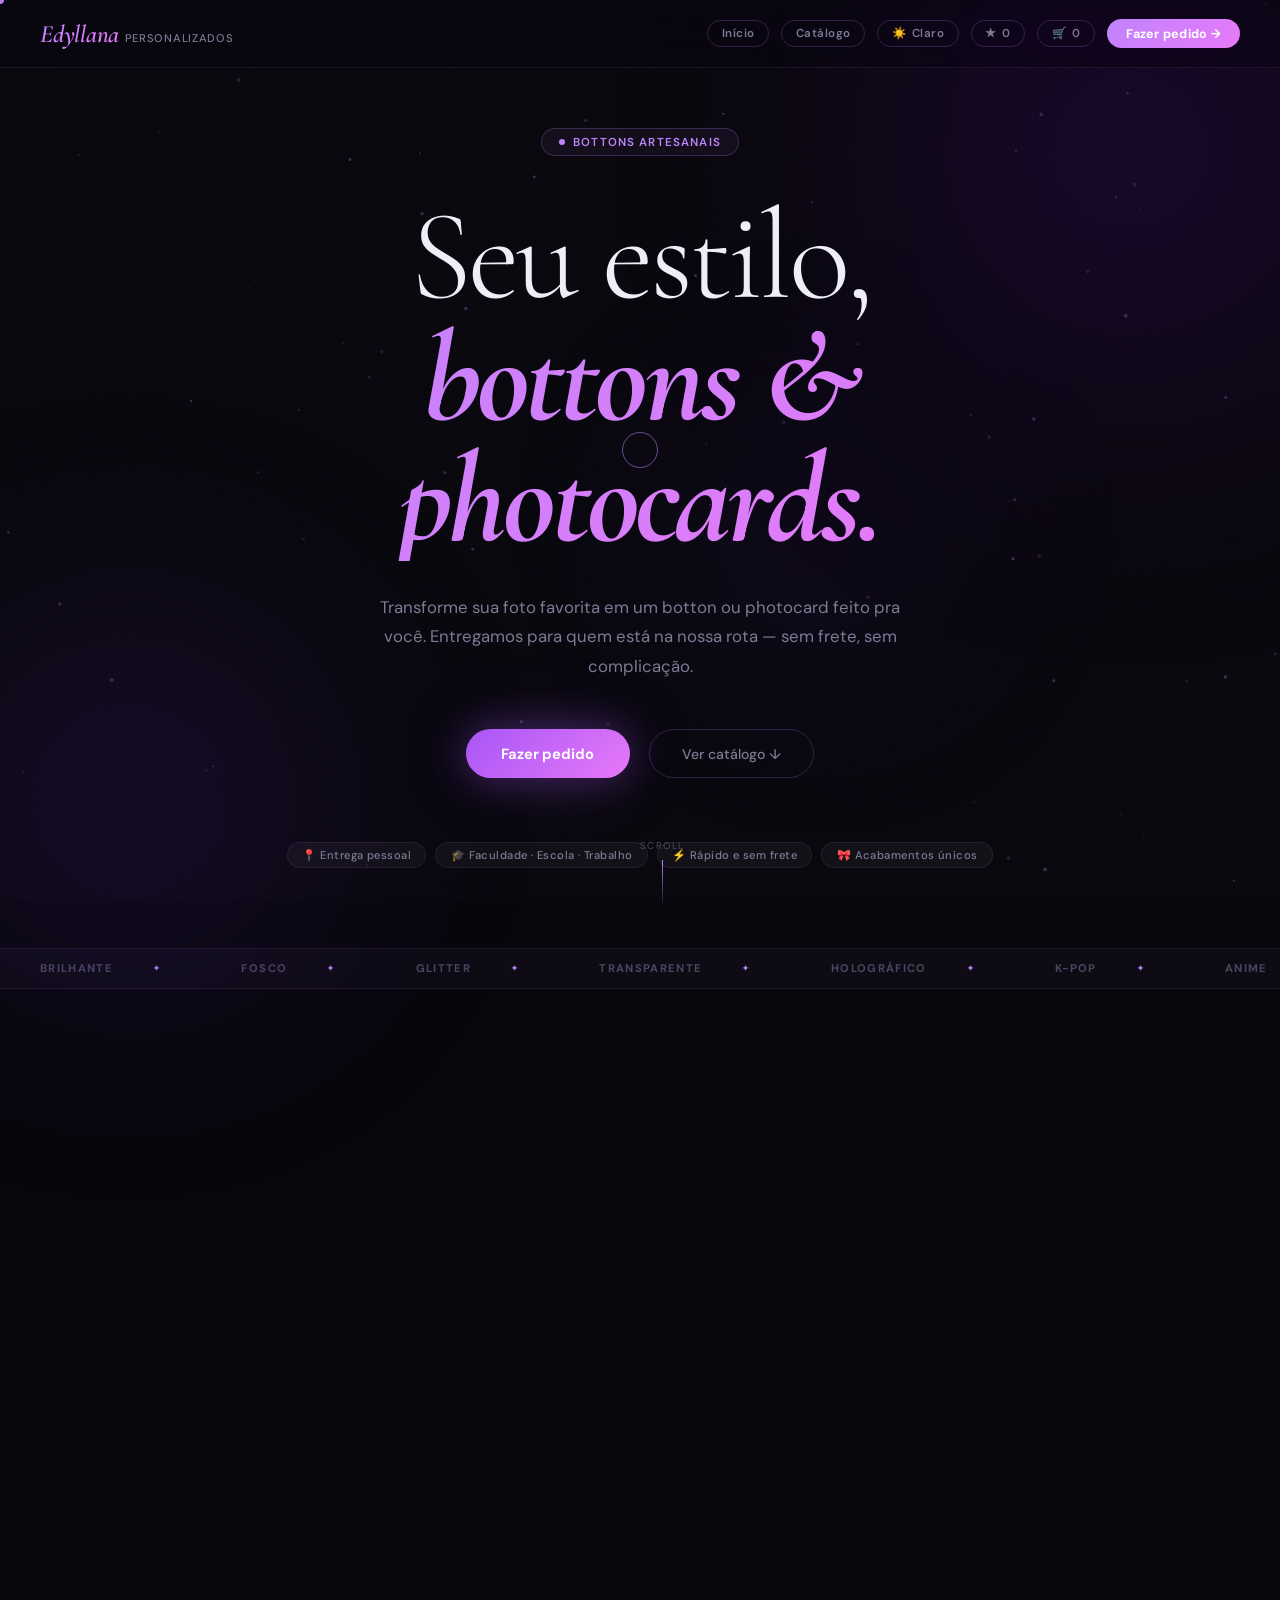
==== commit eeb83775: "Atualiza site completo: fotos em img/, gavetas de photocards, Ideias de bottons, aviso de cupom mini" ====
--- a/index.html
+++ b/index.html
@@ -3,10 +3,10 @@
 <head>
 <meta charset="UTF-8"/>
 <meta name="viewport" content="width=device-width, initial-scale=1.0"/>
-<title>Bottons · Edyllana — Bottons artesanais e photocards</title>
+<title>Edyllana Personalizados — Bottons artesanais e photocards</title>
 <meta name="description" content="Bottons artesanais personalizados e photocards em acabamentos laminado ou plastificado. Entrega pessoal, sem frete, com tabela de preços organizada."/>
 <meta name="theme-color" content="#c084fc"/>
-<meta property="og:title" content="Bottons · Edyllana"/>
+<meta property="og:title" content="Edyllana Personalizados"/>
 <meta property="og:description" content="Transforme sua foto favorita em bottons e photocards personalizados, com entrega pessoal e sem frete."/>
 <meta property="og:type" content="website"/>
 <link rel="preconnect" href="https://fonts.googleapis.com"/>
@@ -31,8 +31,8 @@
 <!-- ══════════ NAV ══════════ -->
 <nav>
   <div class="brand" data-magnetic>
-    <em>Bottons</em>
-    <sub>by Edyllana</sub>
+    <em>Edyllana</em>
+    <sub>Personalizados</sub>
   </div>
   <div class="nav-right">
     <a class="theme-btn" href="index.html">Início</a>
@@ -58,9 +58,9 @@
     <div class="hero-eyebrow"><span class="hero-eyebrow-dot"></span>Bottons artesanais</div>
     <h1>
       Seu estilo,<br/>
-      <strong>seu botton.</strong>
+      <strong>bottons & photocards.</strong>
     </h1>
-    <p>Transforme sua foto favorita em um botton feito pra você. Entregamos para quem está na nossa rota — sem frete, sem complicação.</p>
+    <p>Transforme sua foto favorita em um botton ou photocard feito pra você. Entregamos para quem está na nossa rota — sem frete, sem complicação.</p>
     <div class="hero-cta-group">
       <a class="btn-primary" data-magnetic href="pedido.html">
         Fazer pedido
--- a/styles.css
+++ b/styles.css
@@ -563,7 +563,7 @@
 }
 
 .cover-ph {
-  width: 100%; height: 170px;
+  width: 100%; aspect-ratio: 1 / 1; /* quadrado, sem cortar a imagem original */
   display: flex; flex-direction: column; align-items: center; justify-content: center;
   gap: .4rem;
   position: relative;
@@ -588,6 +588,19 @@
   border: 1px solid var(--border2);
   border-radius: 9999px; padding: .18rem .55rem;
 }
+.cover-tags {
+  margin-top: .6rem;
+  display: flex; flex-wrap: wrap; align-items: center; gap: .4rem;
+}
+.cover-tags .cover-badge { margin-top: 0; }
+.cover-extra {
+  display: inline-block;
+  font-size: .62rem; font-weight: 800; letter-spacing: .05em;
+  color: #fff;
+  background: linear-gradient(135deg, var(--accent2), var(--accent3));
+  border-radius: 9999px; padding: .18rem .55rem;
+  box-shadow: 0 4px 14px rgba(168,85,247,.3);
+}
 
 /* ═══════════════════════════════════════════
    DIVIDER
@@ -640,6 +653,21 @@
 .order-headline { margin-bottom: 2.5rem; }
 .order-headline .sec-title { margin-bottom: .5rem; }
 .order-headline p { color: var(--muted); font-size: .88rem; line-height: 1.65; }
+
+/* Entrada em cascata ao abrir as páginas (mesma animação da home) */
+.order-headline .sec-eyebrow,
+.order-headline .sec-title,
+.order-headline p,
+.selection-mode-tabs,
+.product-type-tabs {
+  opacity: 0;
+  animation: heroIn .9s cubic-bezier(.22,1,.36,1) forwards;
+}
+.order-headline .sec-eyebrow { animation-delay: .2s; }
+.order-headline .sec-title    { animation-delay: .38s; }
+.order-headline p             { animation-delay: .52s; }
+.selection-mode-tabs          { animation-delay: .66s; }
+.product-type-tabs            { animation-delay: .8s; }
 
 /* Loading */
 #cfg-loading {
@@ -711,6 +739,15 @@
   transition: background-image 0.3s ease;
 }
 
+/* Previews da cobertura e do modelo em formato quadrado (imagens originais 1:1, sem corte) */
+#preview-cobertura,
+#preview-modelo {
+  height: auto;
+  aspect-ratio: 1 / 1;
+  max-width: 340px;
+  margin-inline: auto;
+}
+
 /* Pills */
 .pills { display: flex; flex-wrap: wrap; gap: .6rem; }
 .pill {
@@ -731,6 +768,46 @@
   box-shadow: 0 0 20px rgba(168,85,247,.4);
 }
 .pill.disabled { opacity: .3; cursor: not-allowed; pointer-events: none; text-decoration: line-through; }
+
+/* Papel: caixinha "Recomendado" acima do botão + aviso do A4 */
+.papel-opt {
+  display: flex; flex-direction: column; align-items: center; gap: .4rem;
+}
+.papel-reco {
+  font-size: .55rem; font-weight: 800;
+  letter-spacing: .1em; text-transform: uppercase;
+  background: linear-gradient(135deg, var(--accent2), var(--accent3));
+  color: #fff;
+  padding: .22rem .65rem;
+  border-radius: 9999px;
+  box-shadow: 0 4px 14px rgba(168,85,247,.35);
+  white-space: nowrap;
+}
+.papel-reco.is-blank { visibility: hidden; }
+
+.paper-warning {
+  margin-top: 0;
+  padding: 0 .9rem;
+  max-height: 0;
+  opacity: 0;
+  overflow: hidden;
+  transform: translateY(-6px);
+  border: 1px solid rgba(251,191,36,.45);
+  border-width: 0;
+  border-radius: .85rem;
+  background: rgba(251,191,36,.07);
+  color: #fbbf24;
+  font-size: .8rem; font-weight: 600; line-height: 1.55;
+  transition: all .4s cubic-bezier(.22,1,.36,1);
+}
+.paper-warning.show {
+  margin-top: .95rem;
+  padding: .7rem .9rem;
+  max-height: 160px;
+  opacity: 1;
+  transform: translateY(0);
+  border-width: 1px;
+}
 
 /* Promo choice */
 .promo-choice { display: flex; gap: 1rem; flex-wrap: wrap; margin-top: .85rem; }
@@ -1104,47 +1181,6 @@
 /* ═══════════════════════════════════════════
    PHOTOCARDS
 ═══════════════════════════════════════════ */
-.photo-toolbar {
-  display: flex;
-  flex-wrap: wrap;
-  align-items: center;
-  gap: .8rem;
-  margin-bottom: 1.8rem;
-}
-.photo-search {
-  flex: 1 1 260px;
-  background: rgba(255,255,255,.04);
-  border: 1.5px solid var(--border2);
-  border-radius: 9999px;
-  padding: .7rem 1.15rem;
-  color: var(--text);
-  font-family: var(--font);
-  font-size: .86rem;
-  outline: none;
-  transition: border-color .22s, box-shadow .22s, background .22s;
-}
-.photo-search:focus { border-color: var(--accent); box-shadow: 0 0 0 3px var(--glow); }
-[data-theme="light"] .photo-search { background: rgba(0,0,0,.03); }
-.photo-filters { display: flex; gap: .5rem; flex-wrap: wrap; }
-.photo-filter {
-  border: 1.5px solid var(--border2);
-  border-radius: 9999px;
-  background: transparent;
-  color: var(--muted);
-  font-family: var(--font);
-  font-size: .76rem;
-  font-weight: 700;
-  padding: .45rem .95rem;
-  cursor: pointer;
-  transition: all .2s;
-}
-.photo-filter:hover { border-color: var(--accent); color: var(--accent); }
-.photo-filter.on {
-  background: linear-gradient(135deg, var(--accent2), var(--accent3));
-  border-color: transparent;
-  color: #fff;
-  box-shadow: 0 0 20px rgba(168,85,247,.35);
-}
 .photo-grid {
   display: grid;
   grid-template-columns: repeat(auto-fit, minmax(250px, 1fr));
@@ -1242,6 +1278,230 @@
   line-height: 1.6;
 }
 .link-reset { text-decoration: none; }
+
+/* ═══════════════════════════════════════════
+   PHOTOCARDS — 2 ACABAMENTOS GRANDES COM GAVETA
+═══════════════════════════════════════════ */
+#photo-grid { grid-template-columns: repeat(2, minmax(0,1fr)); }
+
+.finish-card {
+  background: var(--card);
+  border: 1px solid var(--border);
+  border-radius: 1.35rem;
+  overflow: hidden;
+  backdrop-filter: blur(18px);
+  display: flex;
+  flex-direction: column;
+  transition: transform .35s cubic-bezier(.25,.46,.45,.94), border-color .25s, box-shadow .35s;
+}
+.finish-card:hover,
+.finish-card.open {
+  transform: translateY(-6px);
+  border-color: var(--accent);
+  box-shadow: 0 18px 55px rgba(0,0,0,.35), 0 0 35px rgba(192,132,252,.15);
+}
+
+.finish-media {
+  position: relative;
+  width: 100%;
+  aspect-ratio: 1 / 1; /* quadrado, sem cortar a foto original */
+  background: var(--bg2);
+  overflow: hidden;
+}
+.finish-media img {
+  width: 100%; height: 100%;
+  object-fit: cover; display: block;
+  transition: transform .45s cubic-bezier(.22,1,.36,1);
+}
+.finish-card:hover .finish-media img { transform: scale(1.03); }
+.finish-badge {
+  position: absolute; top: .85rem; right: .85rem;
+  background: rgba(12,10,20,.72);
+  border-color: transparent;
+  color: #fff;
+  backdrop-filter: blur(6px);
+}
+
+.finish-head {
+  display: flex; align-items: center; justify-content: space-between;
+  gap: 1rem;
+  padding: 1.05rem 1.15rem .95rem;
+}
+.finish-head h3 { font-size: 1.05rem; font-weight: 800; line-height: 1.2; }
+.finish-head p { margin-top: .3rem; font-size: .76rem; color: var(--muted); line-height: 1.5; }
+
+.finish-toggle {
+  display: inline-flex; align-items: center; gap: .45rem;
+  flex-shrink: 0;
+  border: 1.5px solid var(--border2);
+  background: transparent;
+  color: var(--accent);
+  font-family: var(--font);
+  font-size: .7rem; font-weight: 800;
+  letter-spacing: .07em; text-transform: uppercase;
+  border-radius: 9999px;
+  padding: .55rem .95rem;
+  cursor: none;
+  transition: border-color .25s, background .25s;
+}
+.finish-toggle:hover { border-color: var(--accent); background: rgba(192,132,252,.08); }
+.finish-chevron {
+  font-size: .95rem; line-height: 1; display: inline-block;
+  transition: transform .45s cubic-bezier(.22,1,.36,1);
+}
+.finish-card.open .finish-chevron { transform: rotate(180deg); }
+
+/* Gaveta fluida (0fr → 1fr) */
+.finish-drawer {
+  display: grid;
+  grid-template-rows: 0fr;
+  transition: grid-template-rows .5s cubic-bezier(.22,1,.36,1);
+}
+.finish-card.open .finish-drawer { grid-template-rows: 1fr; }
+.finish-drawer-inner { overflow: hidden; min-height: 0; }
+.finish-drawer-pad { padding: 0 1.15rem 1.15rem; display: grid; gap: .6rem; }
+
+.finish-row { display: flex; align-items: stretch; gap: .5rem; }
+.finish-opt {
+  flex: 1; min-width: 0;
+  display: block;
+  text-align: left;
+  text-decoration: none;
+  color: var(--text);
+  background: rgba(255,255,255,.03);
+  border: 1px solid var(--border);
+  border-radius: .95rem;
+  padding: .7rem .85rem;
+  cursor: none;
+  transition: border-color .25s, background .25s, transform .3s cubic-bezier(.22,1,.36,1);
+}
+.finish-opt:hover {
+  border-color: var(--accent);
+  background: rgba(192,132,252,.1);
+  transform: translateX(4px);
+}
+.finish-opt-hd {
+  display: flex; align-items: center; justify-content: space-between;
+  gap: .5rem;
+  font-size: .86rem; font-weight: 800;
+}
+.finish-opt-arrow { color: var(--accent); transition: transform .3s; }
+.finish-opt:hover .finish-opt-arrow { transform: translateX(3px); }
+.finish-opt-prices {
+  display: grid;
+  grid-template-columns: repeat(2, minmax(0,1fr));
+  gap: .25rem .55rem;
+  margin-top: .45rem;
+}
+.finish-opt-prices em {
+  font-style: normal;
+  font-size: .66rem; font-weight: 600;
+  color: var(--muted);
+  white-space: nowrap;
+}
+.finish-row .fav-btn { align-self: center; flex-shrink: 0; }
+
+/* ═══════════════════════════════════════════
+   PHOTOCARD NA HORA DE COMPRAR (PEDIDO)
+═══════════════════════════════════════════ */
+.photo-mini-preview {
+  width: 190px;
+  aspect-ratio: 1 / 1; /* quadrada, sem cortar */
+  margin: 1rem auto 1.1rem;
+  border-radius: 1rem;
+  overflow: hidden;
+  border: 1px solid var(--border2);
+  background: var(--bg2);
+  box-shadow: 0 10px 30px rgba(0,0,0,.25);
+}
+.photo-mini-preview img {
+  width: 100%; height: 100%;
+  object-fit: cover; display: block;
+  transition: opacity .3s ease;
+}
+
+.photo-finishes {
+  display: grid;
+  grid-template-columns: repeat(2, minmax(0,1fr));
+  gap: .7rem;
+}
+.po-finish {
+  background: var(--card);
+  border: 1px solid var(--border);
+  border-radius: 1.1rem;
+  overflow: hidden;
+  transition: border-color .25s, box-shadow .3s;
+}
+.po-finish.open { border-color: var(--border2); box-shadow: 0 10px 30px rgba(0,0,0,.22); }
+
+.po-trigger {
+  width: 100%;
+  display: flex; align-items: center; justify-content: space-between;
+  gap: .5rem;
+  padding: .8rem .9rem;
+  background: transparent;
+  border: none;
+  color: var(--text);
+  font-family: var(--font);
+  font-size: .88rem; font-weight: 800;
+  text-align: left;
+  cursor: none;
+  transition: color .2s;
+}
+.po-trigger:hover { color: var(--accent); }
+.po-trigger.is-sel .po-trigger-name { color: var(--accent); }
+.po-trigger-side {
+  display: inline-flex; align-items: center; gap: .35rem;
+  font-size: .7rem; font-weight: 800;
+  letter-spacing: .06em; text-transform: uppercase;
+  color: var(--accent);
+  white-space: nowrap;
+}
+.po-check { display: none; font-size: .78rem; }
+.po-trigger.is-sel .po-check { display: inline; }
+.po-chevron {
+  font-size: .95rem; line-height: 1; display: inline-block;
+  transition: transform .22s cubic-bezier(.22,1,.36,1);
+}
+.po-finish.open .po-chevron { transform: rotate(180deg); transition-duration: .45s; }
+
+/* Gaveta fluida (0fr → 1fr): abre fluida, fecha rápido (evita as duas "abertas" ao trocar de lado) */
+.po-drawer {
+  display: grid;
+  grid-template-rows: 0fr;
+  transition: grid-template-rows .22s cubic-bezier(.22,1,.36,1);
+}
+.po-finish.open .po-drawer { grid-template-rows: 1fr; transition-duration: .45s; }
+.po-drawer-inner { overflow: hidden; min-height: 0; }
+.po-drawer-pad { padding: 0 .7rem .7rem; display: grid; gap: .45rem; }
+
+.po-opt {
+  display: flex; align-items: center; justify-content: space-between;
+  gap: .5rem;
+  width: 100%;
+  padding: .6rem .75rem;
+  border-radius: .8rem;
+  border: 1.5px solid var(--border2);
+  background: transparent;
+  color: var(--muted);
+  font-family: var(--font);
+  font-size: .8rem; font-weight: 700;
+  text-align: left;
+  cursor: none;
+  transition: all .2s;
+}
+.po-opt em { font-style: normal; font-size: .68rem; font-weight: 600; color: var(--muted); white-space: nowrap; }
+.po-opt:hover { border-color: var(--accent); color: var(--accent); }
+.po-opt.on {
+  background: linear-gradient(135deg, var(--accent2), var(--accent3));
+  border-color: transparent; color: #fff;
+  box-shadow: 0 0 18px rgba(168,85,247,.4);
+}
+.po-opt.on em { color: rgba(255,255,255,.85); }
+
+@media (max-width: 560px) {
+  .photo-finishes { grid-template-columns: 1fr; }
+}
 
 .coupon-applied {
   margin-bottom: .75rem;
@@ -1256,6 +1516,11 @@
   align-items: center;
   gap: .4rem;
 }
+.coupon-applied.is-warn {
+  border-color: rgba(251,191,36,.45);
+  background: rgba(251,191,36,.07);
+  color: #fbbf24;
+}
 
 .fav-btn {
   border: 1.5px solid var(--border2);
@@ -1447,7 +1712,8 @@
   body { cursor: auto; }
   #cursor-dot, #cursor-ring { display: none; }
   .theme-btn, .nav-cta, .btn-primary, .btn-ghost, .pill, .car-arrow, .qty-btn,
-  .promo-opt, .btn-add-cart, .btn-wpp, .photo-filter, .photo-order {
+  .promo-opt, .btn-add-cart, .btn-wpp, .photo-order, .finish-toggle, .finish-opt,
+  .po-trigger, .po-opt {
     cursor: pointer;
   }
 }
@@ -1460,9 +1726,9 @@
   }
 }
 @media (max-width: 680px) {
-  .photo-grid { grid-template-columns: 1fr; }
-  .photo-toolbar { flex-direction: column; align-items: stretch; }
+  .photo-grid, #photo-grid { grid-template-columns: 1fr; }
   .photo-tiers { grid-template-columns: 1fr; }
+  .finish-opt-prices { grid-template-columns: 1fr; }
 }
 
 /* Product type tabs */
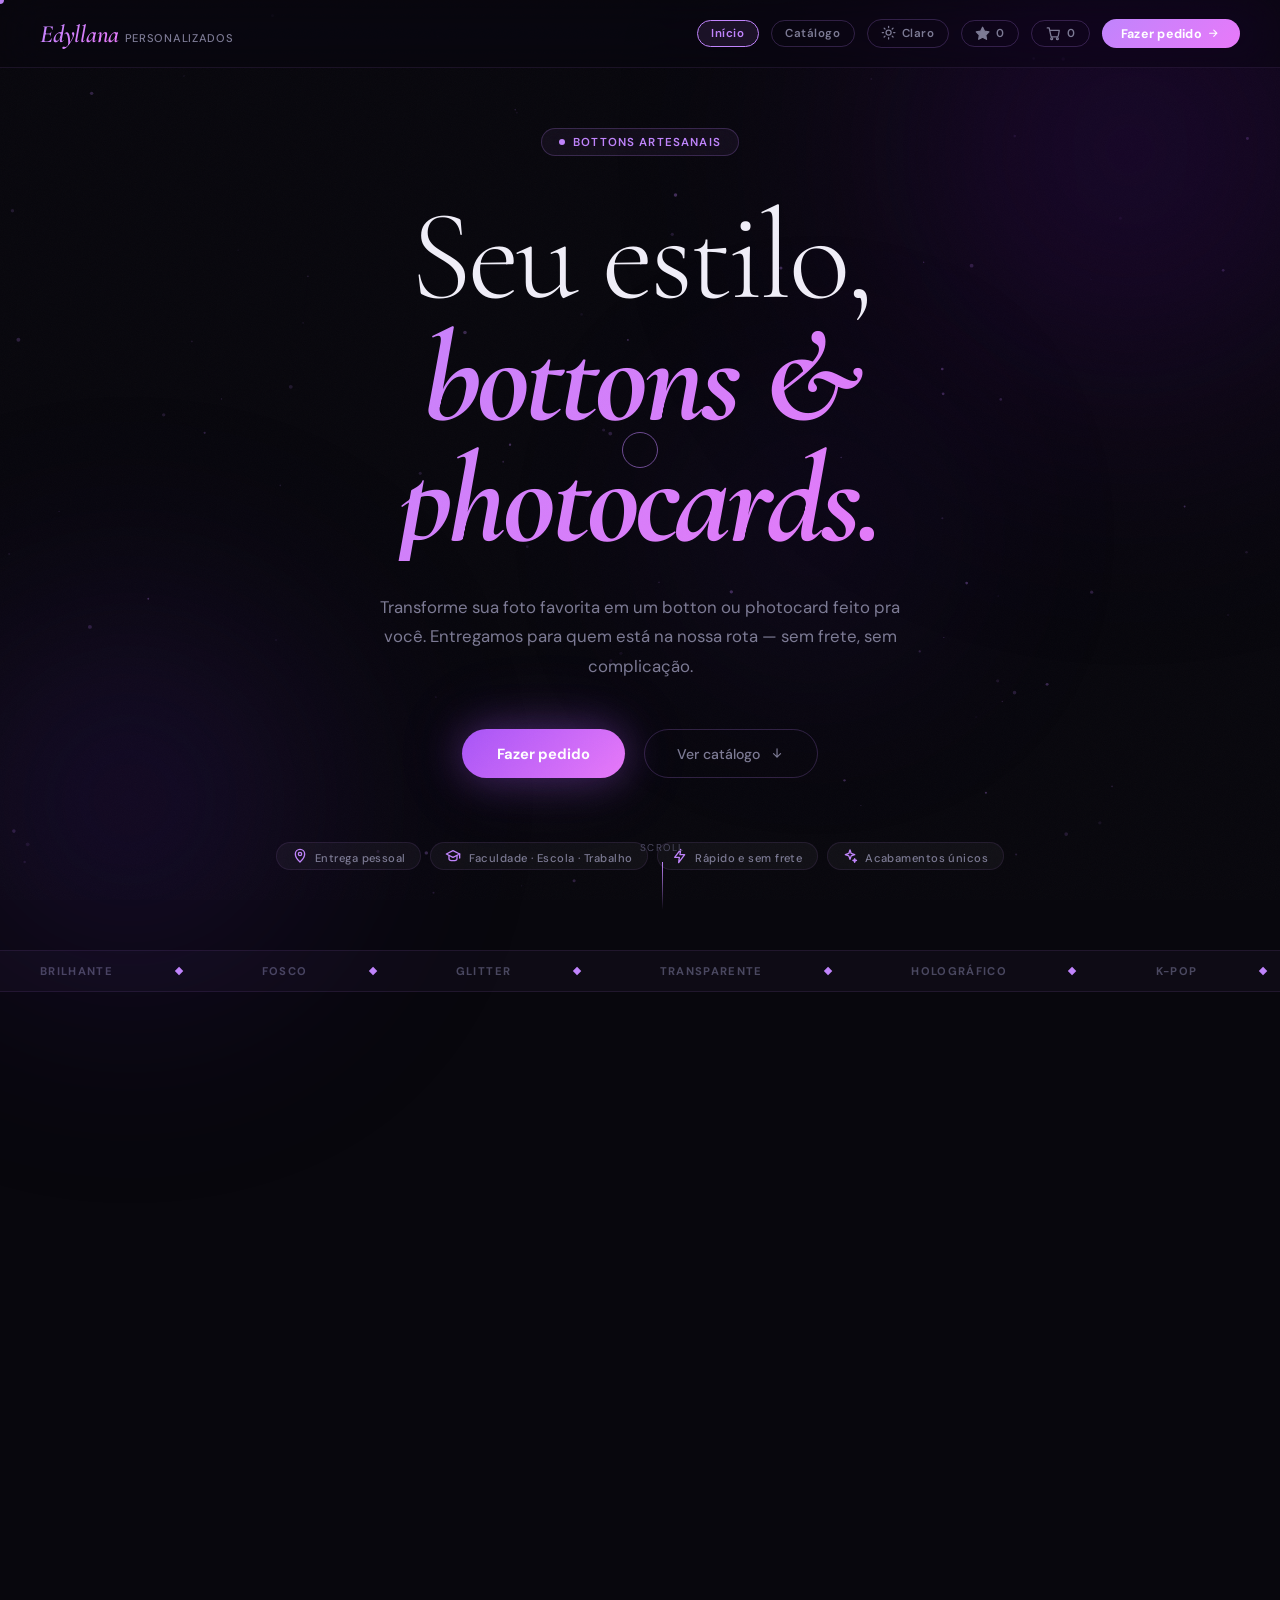
==== commit e17848b3: "Corrige bugs, padroniza UI com icones SVG e gavetas, reorganiza pastas - Valida o carrinho (localSto" ====
--- a/index.html
+++ b/index.html
@@ -11,7 +11,7 @@
 <meta property="og:type" content="website"/>
 <link rel="preconnect" href="https://fonts.googleapis.com"/>
 <link href="https://fonts.googleapis.com/css2?family=Cormorant+Garamond:ital,wght@0,300;0,400;0,600;0,700;1,300;1,400;1,600&family=DM+Sans:ital,opsz,wght@0,9..40,200;0,9..40,400;0,9..40,500;0,9..40,700;1,9..40,300&display=swap" rel="stylesheet"/>
-<link rel="stylesheet" href="styles.css"/>
+<link rel="stylesheet" href="css/styles.css"/>
 <link rel="icon" href="data:,"/>
 </head>
 <body>
@@ -38,15 +38,15 @@
     <a class="theme-btn" href="index.html">Início</a>
     <a class="theme-btn" href="catalogo.html">Catálogo</a>
     <button class="theme-btn" onclick="toggleTheme()">
-      <span id="t-ico">☀️</span><span id="t-lbl">Claro</span>
+      <span id="t-ico"></span><span id="t-lbl">Claro</span>
     </button>
     <a class="theme-btn" href="catalogo.html#favorites-section" aria-label="Ver favoritos">
-      ★ <span id="nav-fav-count">0</span>
+      <i data-ico="star"></i><span id="nav-fav-count">0</span>
     </a>
     <a class="theme-btn" href="pedido.html" aria-label="Abrir carrinho">
-      🛒 <span id="nav-cart-count">0</span>
+      <i data-ico="cart"></i><span id="nav-cart-count">0</span>
     </a>
-    <a class="nav-cta" data-magnetic href="pedido.html">Fazer pedido →</a>
+    <a class="nav-cta" data-magnetic href="pedido.html">Fazer pedido <i data-ico="arrow-right"></i></a>
   </div>
 </nav>
 
@@ -65,13 +65,13 @@
       <a class="btn-primary" data-magnetic href="pedido.html">
         Fazer pedido
       </a>
-      <a class="btn-ghost" href="catalogo.html">Ver catálogo ↓</a>
+      <a class="btn-ghost" href="catalogo.html">Ver catálogo <i data-ico="arrow-down"></i></a>
     </div>
     <div class="hero-chips">
-      <span class="hero-chip">📍 Entrega pessoal</span>
-      <span class="hero-chip">🎓 Faculdade · Escola · Trabalho</span>
-      <span class="hero-chip">⚡ Rápido e sem frete</span>
-      <span class="hero-chip">🎀 Acabamentos únicos</span>
+      <span class="hero-chip"><i data-ico="pin"></i>Entrega pessoal</span>
+      <span class="hero-chip"><i data-ico="cap"></i>Faculdade · Escola · Trabalho</span>
+      <span class="hero-chip"><i data-ico="bolt"></i>Rápido e sem frete</span>
+      <span class="hero-chip"><i data-ico="sparkle"></i>Acabamentos únicos</span>
     </div>
     <div class="scroll-indicator">
       <span class="scroll-txt">Scroll</span>
@@ -95,55 +95,17 @@
       Neste espaço você escolhe o acabamento e a gente cuida do resto!
     </p>
     <a class="btn-primary" data-magnetic href="pedido.html">
-      Fazer meu pedido →
+      Fazer meu pedido <i data-ico="arrow-right"></i>
     </a>
   </div>
 
 </div><!-- /page-home -->
-
-<!-- Modal foto -->
-<div class="modal-backdrop" id="modal-backdrop" onclick="closeModal(event)">
-  <div class="modal" role="dialog" aria-modal="true">
-    <div class="modal-top-line"></div>
-
-    <h3 style="margin-bottom:.3rem">Quase lá! <em>Envie a foto</em></h3>
-    <p class="modal-sub">Antes de abrir o WhatsApp, só lembra: envie a imagem como <strong>documento</strong>. Assim a foto chega sem perder qualidade e o botton fica mais bonito.</p>
-
-    <!-- Mockup WhatsApp Inteligente (Renders beautiful tutorial images) -->
-    <div class="wapp-mock">
-      <div class="tutorial-step-container">
-        <!-- Passo 1: O botão de Mais (+) -->
-        <div class="tutorial-box">
-          <span class="tutorial-label">1. Toque no (+)</span>
-          <div class="tutorial-img-wrapper">
-            <img src="https://www.image2url.com/r2/default/images/1781037905143-3a903971-647e-4439-ad70-2abab82d43df.jpeg" alt="Tocar no botão mais">
-          </div>
-        </div>
-        <!-- Passo 2: O botão de Documento -->
-        <div class="tutorial-box">
-          <span class="tutorial-label">2. Documento</span>
-          <div class="tutorial-img-wrapper">
-            <img src="https://www.image2url.com/r2/default/images/1781038020888-246ba1d9-6a8e-41c6-9327-73367b0bef02.jpeg" alt="Escolher documento">
-          </div>
-        </div>
-      </div>
-    </div><!-- /mockup -->
-
-    <div class="modal-actions" style="margin-top:1.25rem">
-      <button class="modal-btn-cancel" onclick="closeModalDirect()">Voltar</button>
-      <button class="modal-btn-confirm" id="modal-confirm-btn" onclick="confirmSendWpp()">
-        <svg width="16" height="16" viewBox="0 0 24 24" fill="currentColor"><path d="M17.472 14.382c-.297-.149-1.758-.867-2.03-.967-.273-.099-.471-.148-.67.15-.197.297-.767.966-.94 1.164-.173.199-.347.223-.644.075-.297-.15-1.255-.463-2.39-1.475-.883-.788-1.48-1.761-1.653-2.059-.173-.297-.018-.458.13-.606.134-.133.298-.347.446-.52.149-.174.198-.298.298-.497.099-.198.05-.371-.025-.52-.075-.149-.669-1.612-.916-2.207-.242-.579-.487-.5-.669-.51-.173-.008-.371-.01-.57-.01-.198 0-.52.074-.792.372-.272.297-1.04 1.016-1.04 2.479 0 1.462 1.065 2.875 1.213 3.074.149.198 2.096 3.2 5.077 4.487.709.306 1.262.489 1.694.625.712.227 1.36.195 1.871.118.571-.085 1.758-.719 2.006-1.413.248-.694.248-1.289.173-1.413-.074-.124-.272-.198-.57-.347m-5.421 7.403h-.004a9.87 9.87 0 01-5.031-1.378l-.361-.214-3.741.982.998-3.648-.235-.374a9.86 9.86 0 01-1.51-5.26c.001-5.45 4.436-9.884 9.888-9.884 2.64 0 5.122 1.03 6.988 2.898a9.825 9.825 0 012.893 6.994c-.003 5.45-4.437 9.884-9.885 9.884m8.413-18.297A11.815 11.815 0 0012.05 0C5.495 0 .16 5.335.157 11.892c0 2.096.547 4.142 1.588 5.945L.057 24l6.305-1.654a11.882 11.882 0 005.683 1.448h.005c6.554 0 11.89-5.335 11.893-11.893a11.821 11.821 0 00-3.48-8.413z"/></svg>
-        Abrir WhatsApp
-      </button>
-    </div>
-  </div>
-</div>
 
 <div class="toast" id="toast"></div>
 
 <!-- ══════════════════════════════════════════
    JAVASCRIPT — TUDO ORIGINAL + EFEITOS
 ══════════════════════════════════════════ -->
-<script src="script.js"></script>
+<script src="js/script.js"></script>
 </body>
 </html>
--- a/css/styles.css
+++ b/css/styles.css
@@ -0,0 +1,1894 @@
+/* ═══════════════════════════════════════════
+   DESIGN TOKENS
+═══════════════════════════════════════════ */
+:root {
+  --bg:        #08070d;
+  --bg2:       #0d0b17;
+  --surface:   #12101e;
+  --s2:        #1a1730;
+  --accent:    #c084fc;
+  --accent2:   #a855f7;
+  --accent3:   #e879f9;
+  --deep:      #2e1065;
+  --deep2:     #4c1d95;
+  --text:      #f0eef8;
+  --muted:     #7c7a94;
+  --muted2:    #4a4860;
+  --border:    rgba(192,132,252,.1);
+  --border2:   rgba(192,132,252,.22);
+  --glow:      rgba(192,132,252,.18);
+  --glow2:     rgba(232,121,249,.12);
+  --card:      rgba(18,16,30,.7);
+  --r:         1.5rem;
+  --font:      'DM Sans', sans-serif;
+  --display:   'Cormorant Garamond', serif;
+}
+[data-theme="light"] {
+  --bg:        #faf8ff;
+  --bg2:       #f3eeff;
+  --surface:   #ffffff;
+  --s2:        #ede9fb;
+  --accent:    #9333ea;
+  --accent2:   #7c3aed;
+  --accent3:   #c026d3;
+  --deep:      #f3e8ff;
+  --deep2:     #e9d5ff;
+  --text:      #0a0812;
+  --muted:     #6b6882;
+  --muted2:    #aba8c4;
+  --border:    rgba(147,51,234,.14);
+  --border2:   rgba(147,51,234,.28);
+  --glow:      rgba(147,51,234,.1);
+  --glow2:     rgba(192,0,211,.08);
+  --card:      rgba(255,255,255,.75);
+}
+
+/* ═══════════════════════════════════════════
+   RESET + BASE
+═══════════════════════════════════════════ */
+*, *::before, *::after { box-sizing:border-box; margin:0; padding:0; }
+html { scroll-behavior:smooth; }
+body {
+  font-family: var(--font);
+  background: var(--bg);
+  color: var(--text);
+  min-height: 100vh;
+  overflow-x: hidden;
+  cursor: none;
+  transition: background .5s, color .4s;
+}
+::selection { background: rgba(192,132,252,.3); color: #fff; }
+a { color: inherit; text-decoration: none; }
+
+/* ═══════════════════════════════════════════
+   CUSTOM CURSOR
+═══════════════════════════════════════════ */
+#cursor-dot {
+  position: fixed;
+  width: 8px; height: 8px;
+  background: var(--accent);
+  border-radius: 50%;
+  pointer-events: none;
+  z-index: 9999;
+  transform: translate(-50%,-50%);
+  transition: opacity .3s;
+  mix-blend-mode: difference;
+}
+#cursor-ring {
+  position: fixed;
+  width: 36px; height: 36px;
+  border: 1.5px solid rgba(192,132,252,.55);
+  border-radius: 50%;
+  pointer-events: none;
+  z-index: 9998;
+  transform: translate(-50%,-50%);
+  transition: width .35s cubic-bezier(.25,.46,.45,.94),
+              height .35s cubic-bezier(.25,.46,.45,.94),
+              border-color .3s,
+              background .3s,
+              opacity .3s;
+}
+#cursor-ring.hovering {
+  width: 56px; height: 56px;
+  border-color: var(--accent);
+  background: var(--glow);
+}
+[data-theme="light"] #cursor-dot {
+  background: var(--accent);
+  mix-blend-mode: normal;
+}
+[data-theme="light"] #cursor-ring {
+  border-color: rgba(147,51,234,.45);
+}
+[data-theme="light"] #cursor-ring.hovering {
+  border-color: var(--accent);
+  background: var(--glow);
+}
+
+/* ═══════════════════════════════════════════
+   CANVAS PARTICLES
+═══════════════════════════════════════════ */
+#particles-canvas {
+  position: fixed;
+  inset: 0;
+  z-index: 0;
+  pointer-events: none;
+  opacity: .55;
+}
+
+/* ═══════════════════════════════════════════
+   NOISE OVERLAY
+═══════════════════════════════════════════ */
+body::after {
+  content: '';
+  position: fixed;
+  inset: 0;
+  background-image: url("data:image/svg+xml,%3Csvg viewBox='0 0 256 256' xmlns='http://www.w3.org/2000/svg'%3E%3Cfilter id='n'%3E%3CfeTurbulence type='fractalNoise' baseFrequency='.9' numOctaves='4' stitchTiles='stitch'/%3E%3C/filter%3E%3Crect width='100%25' height='100%25' filter='url(%23n)' opacity='1'/%3E%3C/svg%3E");
+  background-size: 200px 200px;
+  opacity: .025;
+  pointer-events: none;
+  z-index: 1;
+  animation: noiseAnim 8s steps(2) infinite;
+}
+@keyframes noiseAnim { 0%{background-position:0 0} 25%{background-position:50% 20%} 50%{background-position:30% 60%} 75%{background-position:80% 10%} 100%{background-position:0 0} }
+
+/* ═══════════════════════════════════════════
+   RADIAL AMBIENT GLOWS
+═══════════════════════════════════════════ */
+.amb {
+  position: fixed; border-radius: 50%;
+  pointer-events: none; z-index: 0;
+  filter: blur(120px);
+  will-change: transform;
+}
+.amb-a { width:700px; height:700px; background:radial-gradient(ellipse,#3b0764 0%,transparent 70%); top:-200px; right:-200px; opacity:.5; animation: floatA 18s ease-in-out infinite; }
+.amb-b { width:500px; height:500px; background:radial-gradient(ellipse,#4c1d95 0%,transparent 70%); bottom:-150px; left:-120px; opacity:.38; animation: floatB 22s ease-in-out infinite; }
+.amb-c { width:350px; height:350px; background:radial-gradient(ellipse,#6d28d9 0%,transparent 70%); top:40%; left:50%; opacity:.18; animation: floatC 14s ease-in-out infinite; }
+@keyframes floatA { 0%,100%{transform:translate(0,0) scale(1)} 33%{transform:translate(-60px,40px) scale(1.08)} 66%{transform:translate(40px,-30px) scale(.95)} }
+@keyframes floatB { 0%,100%{transform:translate(0,0)} 50%{transform:translate(50px,-60px) scale(1.12)} }
+@keyframes floatC { 0%,100%{transform:translate(-50%,-50%) scale(1)} 50%{transform:translate(-50%,-50%) scale(1.4)} }
+
+/* ═══════════════════════════════════════════
+   NAVIGATION
+═══════════════════════════════════════════ */
+nav {
+  position: fixed; top: 0; left: 0; right: 0;
+  z-index: 500;
+  padding: 0 2.5rem;
+  height: 68px;
+  display: flex; align-items: center; justify-content: space-between;
+  background: rgba(8,7,13,.55);
+  backdrop-filter: blur(28px) saturate(1.8);
+  -webkit-backdrop-filter: blur(28px) saturate(1.8);
+  border-bottom: 1px solid var(--border);
+  transition: background .5s, border-color .4s;
+}
+[data-theme="light"] nav { background: rgba(250,248,255,.72); }
+
+.brand {
+  font-family: var(--display);
+  font-size: 1.55rem;
+  font-weight: 600;
+  letter-spacing: -.01em;
+  color: var(--text);
+  display: flex; align-items: baseline; gap: .5rem;
+}
+.brand em {
+  font-style: italic;
+  background: linear-gradient(135deg, var(--accent), var(--accent3));
+  -webkit-background-clip: text; -webkit-text-fill-color: transparent;
+  background-clip: text;
+}
+.brand sub {
+  font-family: var(--font);
+  font-size: .7rem;
+  font-weight: 500;
+  color: var(--muted);
+  vertical-align: baseline;
+  letter-spacing: .06em;
+  text-transform: uppercase;
+}
+
+.nav-right { display: flex; align-items: center; gap: .75rem; }
+
+.theme-btn {
+  background: transparent;
+  border: 1px solid var(--border2);
+  border-radius: 9999px;
+  padding: .32rem .85rem;
+  font-size: .72rem;
+  font-weight: 600;
+  font-family: var(--font);
+  color: var(--muted);
+  cursor: none;
+  display: flex; align-items: center; gap: .35rem;
+  letter-spacing: .04em;
+  transition: all .25s;
+}
+.theme-btn:hover { border-color: var(--accent); color: var(--accent); }
+
+.nav-cta {
+  position: relative;
+  background: linear-gradient(135deg, var(--accent), var(--accent3));
+  color: #fff;
+  border: none;
+  border-radius: 9999px;
+  padding: .4rem 1.2rem;
+  font-size: .78rem;
+  font-weight: 700;
+  font-family: var(--font);
+  cursor: none;
+  letter-spacing: .02em;
+  overflow: hidden;
+  transition: transform .2s, filter .2s;
+}
+.nav-cta::before {
+  content: '';
+  position: absolute; inset: 0;
+  background: rgba(255,255,255,.15);
+  transform: translateX(-110%) skewX(-20deg);
+  transition: transform .5s cubic-bezier(.25,.46,.45,.94);
+}
+.nav-cta:hover::before { transform: translateX(110%) skewX(-20deg); }
+.nav-cta:hover { transform: translateY(-1px); filter: brightness(1.12); }
+
+/* ═══════════════════════════════════════════
+   HERO
+═══════════════════════════════════════════ */
+.hero {
+  min-height: 100vh;
+  display: flex; flex-direction: column;
+  align-items: center; justify-content: center;
+  text-align: center;
+  padding: 8rem 1.5rem 5rem;
+  position: relative;
+  overflow: hidden;
+}
+
+.hero-eyebrow {
+  display: inline-flex; align-items: center; gap: .5rem;
+  border: 1px solid var(--border2);
+  border-radius: 9999px;
+  padding: .35rem 1.1rem;
+  font-size: .72rem;
+  font-weight: 600;
+  letter-spacing: .1em;
+  text-transform: uppercase;
+  color: var(--accent);
+  background: rgba(192,132,252,.06);
+  backdrop-filter: blur(12px);
+  margin-bottom: 2.5rem;
+  opacity: 0;
+  animation: heroIn .9s .2s cubic-bezier(.22,1,.36,1) forwards;
+}
+.hero-eyebrow-dot {
+  width: 6px; height: 6px;
+  background: var(--accent);
+  border-radius: 50%;
+  animation: pulse 2s ease-in-out infinite;
+}
+@keyframes pulse { 0%,100%{opacity:1;transform:scale(1)} 50%{opacity:.4;transform:scale(.7)} }
+
+.hero h1 {
+  font-family: var(--display);
+  font-size: clamp(3.8rem, 10vw, 8rem);
+  font-weight: 300;
+  line-height: .95;
+  letter-spacing: -.03em;
+  max-width: 900px;
+  margin-bottom: 2rem;
+  opacity: 0;
+  animation: heroIn .9s .38s cubic-bezier(.22,1,.36,1) forwards;
+}
+.hero h1 strong {
+  font-weight: 700;
+  font-style: italic;
+  background: linear-gradient(135deg, var(--accent) 0%, var(--accent3) 50%, #f0abfc 100%);
+  -webkit-background-clip: text; -webkit-text-fill-color: transparent;
+  background-clip: text;
+  display: block;
+  animation: shimmer 6s linear infinite;
+  background-size: 200% auto;
+}
+@keyframes shimmer { 0%{background-position:0% 50%} 100%{background-position:200% 50%} }
+
+.hero p {
+  color: var(--muted);
+  font-size: clamp(.9rem, 2vw, 1.05rem);
+  line-height: 1.75;
+  max-width: 520px;
+  margin: 0 auto 3rem;
+  opacity: 0;
+  animation: heroIn .9s .52s cubic-bezier(.22,1,.36,1) forwards;
+}
+
+.hero-cta-group {
+  display: flex; align-items: center; gap: 1.2rem; flex-wrap: wrap; justify-content: center;
+  opacity: 0;
+  animation: heroIn .9s .66s cubic-bezier(.22,1,.36,1) forwards;
+}
+
+.btn-primary {
+  position: relative;
+  display: inline-flex; align-items: center; gap: .6rem;
+  padding: .9rem 2.2rem;
+  background: linear-gradient(135deg, var(--accent2), var(--accent3));
+  color: #fff;
+  border: none;
+  border-radius: 9999px;
+  font-family: var(--font);
+  font-size: .92rem;
+  font-weight: 700;
+  cursor: none;
+  overflow: hidden;
+  box-shadow: 0 0 40px rgba(168,85,247,.35), 0 0 80px rgba(168,85,247,.15);
+  transition: transform .2s cubic-bezier(.25,.46,.45,.94), box-shadow .3s;
+}
+.btn-primary::before {
+  content: '';
+  position: absolute; inset: 0;
+  background: linear-gradient(135deg, transparent 0%, rgba(255,255,255,.18) 50%, transparent 100%);
+  transform: translateX(-100%);
+  transition: transform .6s cubic-bezier(.25,.46,.45,.94);
+}
+.btn-primary:hover::before { transform: translateX(100%); }
+.btn-primary:hover { transform: translateY(-3px); box-shadow: 0 0 60px rgba(168,85,247,.5), 0 0 120px rgba(168,85,247,.2); }
+
+.btn-ghost {
+  display: inline-flex; align-items: center; gap: .5rem;
+  padding: .9rem 2rem;
+  background: transparent;
+  border: 1px solid var(--border2);
+  border-radius: 9999px;
+  color: var(--muted);
+  font-family: var(--font);
+  font-size: .88rem;
+  font-weight: 500;
+  cursor: none;
+  transition: all .25s;
+}
+.btn-ghost:hover { border-color: var(--accent); color: var(--accent); background: rgba(192,132,252,.05); }
+
+.hero-chips {
+  display: flex; flex-wrap: wrap; justify-content: center; gap: .55rem;
+  margin-top: 4rem;
+  opacity: 0;
+  animation: heroIn .9s .8s cubic-bezier(.22,1,.36,1) forwards;
+}
+.hero-chip {
+  background: rgba(255,255,255,.04);
+  border: 1px solid var(--border);
+  border-radius: 9999px;
+  padding: .3rem .9rem;
+  font-size: .7rem;
+  font-weight: 500;
+  color: var(--muted);
+  letter-spacing: .04em;
+  backdrop-filter: blur(8px);
+  transition: all .25s;
+}
+.hero-chip:hover { border-color: var(--accent); color: var(--accent); transform: translateY(-1px); }
+
+/* Scroll indicator */
+.scroll-indicator {
+  position: absolute;
+  bottom: 2.5rem; left: 50%;
+  transform: translateX(-50%);
+  display: flex; flex-direction: column; align-items: center; gap: .5rem;
+  opacity: 0;
+  animation: heroIn .9s 1.2s cubic-bezier(.22,1,.36,1) forwards;
+}
+.scroll-line {
+  width: 1px; height: 48px;
+  background: linear-gradient(to bottom, var(--accent), transparent);
+  animation: scrollDrop 2s ease-in-out infinite;
+}
+@keyframes scrollDrop { 0%,100%{transform:scaleY(1);opacity:1} 50%{transform:scaleY(.4);opacity:.3} }
+.scroll-txt { font-size: .62rem; letter-spacing: .15em; text-transform: uppercase; color: var(--muted2); }
+
+@keyframes heroIn {
+  from { opacity: 0; transform: translateY(30px); }
+  to   { opacity: 1; transform: translateY(0); }
+}
+
+/* ═══════════════════════════════════════════
+   SECTION BASE
+═══════════════════════════════════════════ */
+.section {
+  max-width: 1100px;
+  margin: 0 auto;
+  padding: 6rem 2rem;
+}
+.sec-eyebrow {
+  font-size: .68rem;
+  font-weight: 700;
+  letter-spacing: .15em;
+  text-transform: uppercase;
+  color: var(--accent);
+  margin-bottom: .75rem;
+  display: flex; align-items: center; gap: .6rem;
+}
+.sec-eyebrow::after {
+  content: '';
+  flex: 1; max-width: 60px;
+  height: 1px;
+  background: linear-gradient(to right, var(--accent), transparent);
+}
+.sec-title {
+  font-family: var(--display);
+  font-size: clamp(2rem, 4vw, 3.2rem);
+  font-weight: 300;
+  line-height: 1.05;
+  letter-spacing: -.02em;
+  margin-bottom: 3rem;
+}
+.sec-title em { font-style: italic; color: var(--accent); }
+
+/* Reveal animation */
+.reveal {
+  opacity: 0;
+  transform: translateY(48px);
+  transition: opacity .8s cubic-bezier(.22,1,.36,1), transform .8s cubic-bezier(.22,1,.36,1);
+}
+.reveal.in { opacity: 1; transform: translateY(0); }
+.reveal.delay-1 { transition-delay: .1s; }
+.reveal.delay-2 { transition-delay: .2s; }
+.reveal.delay-3 { transition-delay: .3s; }
+.reveal.delay-4 { transition-delay: .4s; }
+.reveal.delay-5 { transition-delay: .5s; }
+
+/* ═══════════════════════════════════════════
+   HORIZONTAL MARQUEE (faixa de texto)
+═══════════════════════════════════════════ */
+.marquee-wrap {
+  overflow: hidden;
+  border-top: 1px solid var(--border);
+  border-bottom: 1px solid var(--border);
+  padding: .8rem 0;
+  margin: 0;
+  background: rgba(192,132,252,.03);
+}
+.marquee-track {
+  display: flex; gap: 0;
+  width: max-content;
+  animation: marqueeLTR 28s linear infinite;
+}
+.marquee-wrap:nth-child(even) .marquee-track { animation-direction: reverse; }
+@keyframes marqueeLTR { from{transform:translateX(0)} to{transform:translateX(-50%)} }
+.marquee-item {
+  padding: 0 2.5rem;
+  font-size: .7rem;
+  font-weight: 700;
+  letter-spacing: .12em;
+  text-transform: uppercase;
+  color: var(--muted2);
+  white-space: nowrap;
+  display: flex; align-items: center; gap: 2.5rem;
+}
+.marquee-item::after { content: ''; display: inline-block; width: .38rem; height: .38rem; background: var(--accent); transform: rotate(45deg); margin-left: 1.4rem; vertical-align: middle; }
+
+/* ═══════════════════════════════════════════
+   PORTFOLIO / CAROUSEL
+═══════════════════════════════════════════ */
+.carousel-section { position: relative; overflow: hidden; }
+.carousel-header { display: flex; align-items: flex-end; justify-content: space-between; margin-bottom: 2.5rem; flex-wrap: wrap; gap: 1rem; }
+.carousel-arrows { display: flex; gap: .6rem; }
+.car-arrow {
+  width: 2.6rem; height: 2.6rem;
+  border-radius: 50%;
+  background: var(--card);
+  border: 1px solid var(--border2);
+  color: var(--accent);
+  cursor: none;
+  font-size: .95rem;
+  display: flex; align-items: center; justify-content: center;
+  backdrop-filter: blur(10px);
+  transition: all .22s;
+}
+.car-arrow:hover { background: var(--accent); color: #fff; border-color: var(--accent); transform: scale(1.08); }
+
+.carousel {
+  display: flex; gap: 1.25rem;
+  overflow-x: auto; scroll-snap-type: x mandatory;
+  scrollbar-width: none; padding-bottom: .5rem;
+  -webkit-overflow-scrolling: touch;
+}
+.carousel::-webkit-scrollbar { display: none; }
+
+.car-card {
+  flex: 0 0 240px; scroll-snap-align: start;
+  border-radius: 1.25rem;
+  overflow: hidden;
+  background: var(--card);
+  border: 1px solid var(--border);
+  backdrop-filter: blur(14px);
+  transition: transform .35s cubic-bezier(.25,.46,.45,.94), border-color .25s, box-shadow .35s;
+  cursor: none;
+}
+.car-card:hover {
+  transform: translateY(-8px) scale(1.02);
+  border-color: var(--accent);
+  box-shadow: 0 20px 60px rgba(0,0,0,.4), 0 0 40px rgba(192,132,252,.15);
+}
+
+.car-ph {
+  width: 100%; height: 240px;
+  display: flex; flex-direction: column; align-items: center; justify-content: center;
+  gap: .5rem;
+  position: relative; overflow: hidden;
+  background: var(--bg2); /* Fundo padrão enquanto a imagem carrega */
+}
+.car-ph img {
+  width: 100%; height: 100%; object-fit: cover;
+  transition: transform 0.4s ease;
+}
+.car-card:hover .car-ph img {
+  transform: scale(1.05);
+}
+.car-ph::after {
+  content: '';
+  position: absolute; inset: 0;
+  background: linear-gradient(to bottom, transparent 40%, rgba(0,0,0,.6));
+}
+.car-ph-lbl {
+  font-size: .68rem; font-weight: 700; letter-spacing: .08em;
+  text-transform: uppercase; color: rgba(255,255,255,.9);
+  position: absolute; bottom: .8rem; left: .9rem; z-index: 1;
+}
+.car-info { padding: 1rem 1.1rem 1.2rem; }
+.car-info strong { font-size: .92rem; font-weight: 700; display: block; margin-bottom: .2rem; }
+.car-info p { font-size: .73rem; color: var(--muted); line-height: 1.5; }
+
+/* ═══════════════════════════════════════════
+   COVERS GRID  
+═══════════════════════════════════════════ */
+.covers-grid {
+  display: grid;
+  grid-template-columns: repeat(auto-fill, minmax(220px, 1fr));
+  gap: 1.25rem;
+}
+.cover-card {
+  border-radius: 1.25rem;
+  overflow: hidden;
+  background: var(--card);
+  border: 1px solid var(--border);
+  backdrop-filter: blur(14px);
+  transition: transform .35s cubic-bezier(.25,.46,.45,.94), border-color .25s, box-shadow .35s;
+  cursor: none;
+}
+.cover-card:hover {
+  transform: translateY(-6px);
+  border-color: var(--border2);
+  box-shadow: 0 16px 50px rgba(0,0,0,.35), 0 0 30px rgba(192,132,252,.12);
+}
+
+.cover-ph {
+  width: 100%; aspect-ratio: 1 / 1; /* quadrado, sem cortar a imagem original */
+  display: flex; flex-direction: column; align-items: center; justify-content: center;
+  gap: .4rem;
+  position: relative;
+  background: var(--bg2); /* Fundo padrão enquanto a imagem carrega */
+  overflow: hidden;
+}
+.cover-ph img {
+  width: 100%; height: 100%; object-fit: cover;
+  transition: transform 0.4s ease;
+}
+.cover-card:hover .cover-ph img {
+  transform: scale(1.05);
+}
+.cover-body { padding: 1rem 1.1rem 1.2rem; }
+.cover-name { font-size: .92rem; font-weight: 700; }
+.cover-desc { font-size: .73rem; color: var(--muted); margin-top: .2rem; line-height: 1.5; }
+.cover-badge {
+  display: inline-block;
+  margin-top: .6rem;
+  font-size: .62rem; font-weight: 700; letter-spacing: .07em;
+  text-transform: uppercase; color: var(--accent);
+  border: 1px solid var(--border2);
+  border-radius: 9999px; padding: .18rem .55rem;
+}
+.cover-tags {
+  margin-top: .6rem;
+  display: flex; flex-wrap: wrap; align-items: center; gap: .4rem;
+}
+.cover-tags .cover-badge { margin-top: 0; }
+.cover-extra {
+  display: inline-block;
+  font-size: .62rem; font-weight: 800; letter-spacing: .05em;
+  color: #fff;
+  background: linear-gradient(135deg, var(--accent2), var(--accent3));
+  border-radius: 9999px; padding: .18rem .55rem;
+  box-shadow: 0 4px 14px rgba(168,85,247,.3);
+}
+
+/* ═══════════════════════════════════════════
+   DIVIDER
+═══════════════════════════════════════════ */
+.divider {
+  max-width: 1100px; margin: 0 auto;
+  border: none; border-top: 1px solid var(--border);
+}
+
+/* ═══════════════════════════════════════════
+   FINAL CTA SECTION
+═══════════════════════════════════════════ */
+.final-cta {
+  padding: 7rem 2rem 10rem;
+  text-align: center;
+  position: relative;
+  overflow: hidden;
+}
+.final-cta-glow {
+  position: absolute; top: 50%; left: 50%;
+  transform: translate(-50%,-50%);
+  width: 600px; height: 600px;
+  background: radial-gradient(ellipse, rgba(168,85,247,.22) 0%, transparent 70%);
+  pointer-events: none;
+  border-radius: 50%;
+  animation: breathe 5s ease-in-out infinite;
+}
+@keyframes breathe { 0%,100%{transform:translate(-50%,-50%) scale(1)} 50%{transform:translate(-50%,-50%) scale(1.2)} }
+
+/* ═══════════════════════════════════════════
+   ORDER PAGE
+═══════════════════════════════════════════ */
+.order-wrap { max-width: 700px; margin: 0 auto; padding: 7rem 2rem 6rem; }
+
+.back-btn {
+  display: inline-flex; align-items: center; gap: .45rem;
+  background: transparent;
+  border: 1px solid var(--border2);
+  border-radius: 9999px;
+  padding: .38rem 1rem;
+  font-size: .78rem; font-weight: 600;
+  font-family: var(--font);
+  color: var(--muted);
+  cursor: none;
+  margin-bottom: 2.5rem;
+  transition: all .22s;
+}
+.back-btn:hover { border-color: var(--accent); color: var(--accent); }
+
+.order-headline { margin-bottom: 2.5rem; }
+.order-headline .sec-title { margin-bottom: .5rem; }
+.order-headline p { color: var(--muted); font-size: .88rem; line-height: 1.65; }
+
+/* Entrada em cascata ao abrir as páginas (mesma animação da home) */
+.order-headline .sec-eyebrow,
+.order-headline .sec-title,
+.order-headline p,
+.selection-mode-tabs,
+.product-type-tabs {
+  opacity: 0;
+  animation: heroIn .9s cubic-bezier(.22,1,.36,1) forwards;
+}
+.order-headline .sec-eyebrow { animation-delay: .2s; }
+.order-headline .sec-title    { animation-delay: .38s; }
+.order-headline p             { animation-delay: .52s; }
+.selection-mode-tabs          { animation-delay: .66s; }
+.product-type-tabs            { animation-delay: .8s; }
+
+/* Loading */
+#cfg-loading {
+  text-align: center; padding: 3rem;
+  font-size: .85rem; color: var(--muted);
+  display: flex; flex-direction: column; align-items: center; gap: 1rem;
+}
+.loader-ring {
+  width: 40px; height: 40px;
+  border: 2px solid var(--border2);
+  border-top-color: var(--accent);
+  border-radius: 50%;
+  animation: spin .75s linear infinite;
+}
+@keyframes spin { to { transform: rotate(360deg); } }
+
+/* Step block */
+.step-block {
+  background: var(--card);
+  border: 1px solid var(--border);
+  border-radius: 1.5rem;
+  padding: 1.75rem;
+  margin-bottom: 1.25rem;
+  backdrop-filter: blur(20px);
+  transition: border-color .3s, box-shadow .3s;
+  position: relative;
+  overflow: hidden;
+}
+.step-block::before {
+  content: '';
+  position: absolute; top: 0; left: 0; right: 0; height: 1px;
+  background: linear-gradient(90deg, transparent, var(--accent), transparent);
+  opacity: 0;
+  transition: opacity .3s;
+}
+.step-block:focus-within { border-color: var(--border2); box-shadow: 0 0 0 1px var(--border2), 0 8px 40px rgba(0,0,0,.3); }
+.step-block:focus-within::before { opacity: 1; }
+
+.step-hd {
+  display: flex; align-items: center; gap: .85rem;
+  margin-bottom: 1.25rem;
+}
+.step-n {
+  width: 2.1rem; height: 2.1rem;
+  border-radius: 50%;
+  border: 1.5px solid var(--accent);
+  display: flex; align-items: center; justify-content: center;
+  font-size: .72rem; font-weight: 900;
+  color: var(--accent);
+  background: rgba(192,132,252,.08);
+  flex-shrink: 0;
+  font-family: var(--font);
+}
+.step-ttl {
+  font-size: .68rem; font-weight: 800;
+  letter-spacing: .1em; text-transform: uppercase;
+  color: var(--accent);
+}
+
+/* Image Preview Box for Selection */
+.img-preview-box {
+  width: 100%; height: 160px;
+  border-radius: 1rem;
+  background-size: cover;
+  background-position: center;
+  background-color: var(--bg2);
+  margin-bottom: 1rem;
+  border: 1px solid var(--border2);
+  transition: background-image 0.3s ease;
+}
+
+/* Previews da cobertura e do modelo em formato quadrado (imagens originais 1:1, sem corte) */
+#preview-cobertura,
+#preview-modelo {
+  height: auto;
+  aspect-ratio: 1 / 1;
+  max-width: 340px;
+  margin-inline: auto;
+}
+
+/* Pills */
+.pills { display: flex; flex-wrap: wrap; gap: .6rem; }
+.pill {
+  padding: .45rem 1.1rem;
+  border-radius: 9999px;
+  border: 1.5px solid var(--border2);
+  background: transparent;
+  font-size: .82rem; font-weight: 600;
+  color: var(--muted);
+  cursor: none;
+  transition: all .2s;
+  font-family: var(--font);
+}
+.pill:hover { border-color: var(--accent); color: var(--accent); background: rgba(192,132,252,.05); }
+.pill.on {
+  background: linear-gradient(135deg, var(--accent2), var(--accent3));
+  border-color: transparent; color: #fff;
+  box-shadow: 0 0 20px rgba(168,85,247,.4);
+}
+.pill.disabled { opacity: .3; cursor: not-allowed; pointer-events: none; text-decoration: line-through; }
+
+/* Protetores opcionais do photocard */
+.photo-protetor {
+  margin-top: 1.5rem;
+  padding-top: 1.5rem;
+  border-top: 1px solid var(--border);
+}
+.protetor-intro {
+  margin: -.55rem 0 1rem;
+  color: var(--muted);
+  font-size: .82rem;
+  line-height: 1.55;
+}
+.protetor-none-row {
+  display: flex;
+  align-items: center;
+  gap: .75rem;
+  margin-bottom: 1rem;
+}
+.protetor-none-row span {
+  color: var(--muted);
+  font-size: .75rem;
+}
+.protetor-grid {
+  display: grid;
+  grid-template-columns: repeat(2, minmax(0, 1fr));
+  gap: 1rem;
+}
+.protetor-card {
+  overflow: hidden;
+  border: 1px solid var(--border);
+  border-radius: 1.2rem;
+  background: rgba(255,255,255,.025);
+  transition: transform .25s, border-color .25s, box-shadow .25s;
+}
+.protetor-card.is-selected {
+  border-color: var(--accent);
+  box-shadow: 0 0 0 1px var(--accent), 0 14px 34px rgba(168,85,247,.16);
+  transform: translateY(-2px);
+}
+.protetor-media {
+  width: 100%;
+  aspect-ratio: 1 / 1;
+  overflow: hidden;
+  background: #f5f5f7;
+}
+.protetor-media img {
+  display: block;
+  width: 100%;
+  height: 100%;
+  object-fit: cover;
+  transition: transform .35s cubic-bezier(.22,1,.36,1);
+}
+.protetor-card:hover .protetor-media img { transform: scale(1.025); }
+.protetor-body { padding: 1rem; }
+.protetor-badge {
+  display: inline-block;
+  margin-bottom: .55rem;
+  padding: .2rem .55rem;
+  border: 1px solid var(--border2);
+  border-radius: 9999px;
+  color: var(--accent);
+  font-size: .58rem;
+  font-weight: 800;
+  letter-spacing: .08em;
+  text-transform: uppercase;
+}
+.protetor-body h3 { font-size: .92rem; line-height: 1.3; }
+.protetor-body p {
+  min-height: 3.2em;
+  margin: .35rem 0 .8rem;
+  color: var(--muted);
+  font-size: .72rem;
+  line-height: 1.55;
+}
+.protetor-select {
+  width: 100%;
+  padding: .68rem .75rem;
+  border: 1.5px solid var(--border2);
+  border-radius: .85rem;
+  background: rgba(192,132,252,.06);
+  color: var(--accent);
+  font-family: var(--font);
+  font-size: .76rem;
+  font-weight: 800;
+  cursor: none;
+  transition: all .2s;
+}
+.protetor-select:hover,
+.protetor-select.on {
+  border-color: transparent;
+  background: linear-gradient(135deg, var(--accent2), var(--accent3));
+  color: #fff;
+  box-shadow: 0 0 20px rgba(168,85,247,.3);
+}
+.protetor-total-row { margin-top: 1rem; }
+
+@media (max-width: 560px) {
+  .protetor-grid { grid-template-columns: 1fr; }
+  .protetor-body p { min-height: 0; }
+}
+
+/* Papel: caixinha "Recomendado" acima do botão + aviso do A4 */
+.papel-opt {
+  display: flex; flex-direction: column; align-items: center; gap: .4rem;
+}
+.papel-reco {
+  font-size: .55rem; font-weight: 800;
+  letter-spacing: .1em; text-transform: uppercase;
+  background: linear-gradient(135deg, var(--accent2), var(--accent3));
+  color: #fff;
+  padding: .22rem .65rem;
+  border-radius: 9999px;
+  box-shadow: 0 4px 14px rgba(168,85,247,.35);
+  white-space: nowrap;
+}
+.papel-reco.is-blank { visibility: hidden; }
+
+.paper-warning {
+  margin-top: 0;
+  padding: 0 .9rem;
+  max-height: 0;
+  opacity: 0;
+  overflow: hidden;
+  transform: translateY(-6px);
+  border: 1px solid rgba(251,191,36,.45);
+  border-width: 0;
+  border-radius: .85rem;
+  background: rgba(251,191,36,.07);
+  color: #fbbf24;
+  font-size: .8rem; font-weight: 600; line-height: 1.55;
+  transition: all .4s cubic-bezier(.22,1,.36,1);
+}
+.paper-warning.show {
+  margin-top: .95rem;
+  padding: .7rem .9rem;
+  max-height: 160px;
+  opacity: 1;
+  transform: translateY(0);
+  border-width: 1px;
+}
+
+/* Promo choice */
+.promo-choice { display: flex; gap: 1rem; flex-wrap: wrap; margin-top: .85rem; }
+.promo-opt {
+  flex: 1; min-width: 150px;
+  border: 1.5px solid var(--border2);
+  border-radius: 1.1rem;
+  padding: 1.1rem 1.2rem;
+  cursor: none; text-align: left;
+  background: transparent;
+  font-family: var(--font);
+  transition: all .25s;
+}
+.promo-opt:hover { border-color: var(--accent); background: rgba(192,132,252,.05); }
+.promo-opt.on { border-color: var(--accent); background: rgba(192,132,252,.08); box-shadow: 0 0 20px rgba(192,132,252,.12); }
+.promo-opt.disabled { opacity: .3; cursor: not-allowed; pointer-events: none; }
+.promo-opt-ico { font-size: 1.5rem; margin-bottom: .4rem; }
+.promo-opt-name { font-size: .87rem; font-weight: 800; color: var(--text); display: block; margin-bottom: .15rem; }
+.promo-opt-desc { font-size: .72rem; color: var(--muted); }
+
+#promo-notice {
+  margin-top: .75rem; display: none;
+  font-size: .73rem; color: var(--muted);
+  padding: .55rem .85rem;
+  background: rgba(192,132,252,.06);
+  border: 1px solid var(--border2);
+  border-radius: .7rem;
+}
+
+/* Input */
+.lbl {
+  font-size: .68rem; font-weight: 800;
+  letter-spacing: .08em; text-transform: uppercase;
+  color: var(--muted); margin-bottom: .5rem; display: block;
+}
+.inp {
+  width: 100%;
+  background: rgba(255,255,255,.04);
+  border: 1.5px solid var(--border2);
+  border-radius: 1rem;
+  padding: .78rem 1.1rem;
+  font-size: .92rem; color: var(--text);
+  font-family: var(--font); outline: none;
+  transition: border-color .22s, box-shadow .22s, background .22s;
+}
+.inp:focus { border-color: var(--accent); box-shadow: 0 0 0 3px var(--glow); background: rgba(192,132,252,.04); }
+.inp-error { border-color: #f87171 !important; box-shadow: 0 0 0 3px rgba(248,113,113,.25) !important; }
+[data-theme="dark"] .inp { color-scheme: dark; }
+[data-theme="light"] .inp { color-scheme: light; }
+[data-theme="light"] .inp { background: rgba(0,0,0,.03); }
+
+/* Qty */
+.qty-row { display: flex; align-items: center; gap: 1rem; }
+.qty-btn {
+  width: 2.4rem; height: 2.4rem;
+  border-radius: 50%;
+  border: 1.5px solid var(--border2);
+  background: transparent;
+  font-size: 1.1rem; color: var(--accent);
+  cursor: none; display: flex; align-items: center; justify-content: center;
+  transition: all .2s; font-family: var(--font);
+}
+.qty-btn:hover { background: var(--accent); color: #fff; border-color: transparent; box-shadow: 0 0 20px rgba(168,85,247,.4); }
+.qty-n {
+  font-family: var(--display);
+  font-weight: 600; font-size: 1.8rem;
+  min-width: 2rem; text-align: center;
+  line-height: 1;
+}
+.btn-add-cart {
+  width: 100%;
+  margin-top: 1rem;
+  padding: .85rem 1rem;
+  border-radius: 1rem;
+  border: 1.5px solid var(--border2);
+  background: rgba(192,132,252,.06);
+  color: var(--accent);
+  font-family: var(--font);
+  font-size: .86rem;
+  font-weight: 800;
+  cursor: none;
+  transition: all .22s;
+}
+.btn-add-cart:hover {
+  border-color: var(--accent);
+  background: rgba(192,132,252,.12);
+  box-shadow: 0 0 24px rgba(192,132,252,.16);
+}
+
+/* Summary */
+.cart-items { display: flex; flex-direction: column; gap: .7rem; margin-bottom: 1rem; }
+.cart-empty {
+  border: 1px dashed var(--border2);
+  border-radius: 1rem;
+  padding: 1rem;
+  color: var(--muted);
+  font-size: .82rem;
+  text-align: center;
+  background: rgba(192,132,252,.04);
+  display: flex;
+  flex-direction: column;
+  gap: .3rem;
+}
+.cart-empty strong { color: var(--text); font-size: .9rem; }
+.cart-empty span { line-height: 1.5; }
+.cart-item {
+  display: flex;
+  justify-content: space-between;
+  gap: 1rem;
+  align-items: flex-start;
+  border: 1px solid var(--border);
+  border-radius: 1rem;
+  padding: .9rem 1rem;
+  background: rgba(255,255,255,.03);
+}
+.cart-item-title { font-size: .88rem; font-weight: 800; color: var(--text); }
+.cart-item-details { font-size: .74rem; color: var(--muted); margin-top: .18rem; line-height: 1.45; }
+.cart-item-subtotal { font-size: .78rem; color: var(--accent); font-weight: 800; margin-top: .35rem; }
+.cart-remove {
+  border: 1px solid var(--border2);
+  border-radius: 9999px;
+  background: transparent;
+  color: var(--muted);
+  font-family: var(--font);
+  font-size: .68rem;
+  font-weight: 800;
+  padding: .35rem .65rem;
+  cursor: none;
+  transition: all .2s;
+}
+.cart-remove:hover { border-color: var(--accent); color: var(--accent); background: rgba(192,132,252,.06); }
+.sum-row {
+  display: flex; justify-content: space-between; align-items: baseline;
+  padding: .6rem 0; border-bottom: 1px solid var(--border);
+  font-size: .9rem;
+}
+.sum-row:last-child { border-bottom: none; }
+.sum-row .lft { color: var(--muted); }
+.sum-row .rgt { font-weight: 700; }
+.sum-total .rgt {
+  font-family: var(--display);
+  font-size: 1.6rem; font-weight: 700;
+  background: linear-gradient(135deg, var(--accent), var(--accent3));
+  -webkit-background-clip: text; -webkit-text-fill-color: transparent;
+  background-clip: text;
+}
+
+/* WhatsApp button */
+.btn-wpp {
+  width: 100%; padding: 1.1rem;
+  border-radius: 1.25rem;
+  background: linear-gradient(135deg, var(--accent2), var(--accent3));
+  color: #fff; font-family: var(--font);
+  font-weight: 900; font-size: 1rem;
+  border: none; cursor: none;
+  display: flex; align-items: center; justify-content: center; gap: .6rem;
+  margin-top: 1.25rem;
+  position: relative; overflow: hidden;
+  box-shadow: 0 0 40px rgba(168,85,247,.3), 0 4px 30px rgba(0,0,0,.3);
+  transition: transform .2s, filter .2s, box-shadow .3s;
+}
+.btn-wpp::before {
+  content: '';
+  position: absolute; inset: 0;
+  background: linear-gradient(105deg, transparent 30%, rgba(255,255,255,.15) 50%, transparent 70%);
+  transform: translateX(-100%);
+  transition: transform .6s cubic-bezier(.25,.46,.45,.94);
+}
+.btn-wpp:hover::before { transform: translateX(100%); }
+.btn-wpp:hover { transform: translateY(-2px); box-shadow: 0 0 60px rgba(168,85,247,.5), 0 8px 40px rgba(0,0,0,.4); }
+.btn-wpp.is-disabled {
+  opacity: .55;
+  filter: grayscale(.25);
+  box-shadow: none;
+}
+.btn-wpp.is-disabled:hover { transform: none; box-shadow: none; }
+.btn-wpp:disabled { opacity: .45; cursor: not-allowed; transform: none; }
+
+.wpp-note {
+  font-size: .76rem;
+  color: var(--muted);
+  text-align: center;
+  margin-top: .75rem;
+  line-height: 1.55;
+  border: 1px solid var(--border);
+  border-radius: 1rem;
+  padding: .75rem .9rem;
+  background: rgba(255,255,255,.025);
+}
+.wpp-note strong, .wpp-note em { color: var(--accent); font-style: normal; }
+
+/* ═══════════════════════════════════════════
+   MODAL
+═══════════════════════════════════════════ */
+.modal-backdrop {
+  position: fixed; inset: 0; z-index: 800;
+  background: rgba(8,7,13,.82);
+  backdrop-filter: blur(14px);
+  -webkit-backdrop-filter: blur(14px);
+  display: flex; align-items: center; justify-content: center;
+  padding: 1.5rem;
+  opacity: 0; pointer-events: none;
+  transition: opacity .35s cubic-bezier(.22,1,.36,1);
+}
+.modal-backdrop.open { opacity: 1; pointer-events: all; }
+
+.modal {
+  background: var(--surface);
+  border: 1px solid var(--border2);
+  border-radius: 1.75rem;
+  padding: 2.25rem 2rem 2rem;
+  max-width: 420px; width: 100%;
+  position: relative;
+  box-shadow: 0 30px 80px rgba(0,0,0,.6), 0 0 60px rgba(168,85,247,.12);
+  transform: translateY(28px) scale(.97);
+  transition: transform .4s cubic-bezier(.22,1,.36,1);
+}
+.modal-backdrop.open .modal { transform: translateY(0) scale(1); }
+
+.modal-top-line {
+  position: absolute; top: 0; left: 2rem; right: 2rem; height: 1px;
+  background: linear-gradient(90deg, transparent, var(--accent), transparent);
+  border-radius: 9999px;
+}
+
+.modal h3 {
+  font-family: var(--display);
+  font-size: 1.55rem; font-weight: 600;
+  line-height: 1.1; margin-bottom: .5rem;
+  letter-spacing: -.01em;
+}
+.modal h3 em { font-style: italic; color: var(--accent); }
+
+.modal-sub {
+  font-size: .84rem; color: var(--muted);
+  line-height: 1.65; margin-bottom: 1.25rem;
+  border: 1px solid var(--border);
+  border-radius: 1rem;
+  padding: .8rem .9rem;
+  background: rgba(192,132,252,.045);
+}
+.modal-sub strong { color: var(--accent); }
+
+/* Estilo para o mockup do WhatsApp contendo as duas fotos reais */
+.wapp-mock {
+  background: transparent;
+  display: flex;
+  flex-direction: column;
+  gap: 12px;
+  margin: 15px 0;
+}
+
+.tutorial-step-container {
+  display: flex; 
+  gap: 12px; 
+  justify-content: space-between; 
+  width: 100%;
+}
+
+.tutorial-box {
+  flex: 1; 
+  text-align: center;
+}
+
+.tutorial-label {
+  display: block; 
+  font-size: 0.72rem; 
+  font-weight: 700; 
+  color: var(--accent); 
+  margin-bottom: 8px; 
+  text-transform: uppercase; 
+  letter-spacing: 0.05em;
+}
+
+.tutorial-img-wrapper {
+  border: 1px solid var(--border2); 
+  border-radius: 14px; 
+  overflow: hidden; 
+  background: var(--bg2); 
+  aspect-ratio: 1; 
+  display: flex; 
+  align-items: center; 
+  justify-content: center; 
+  box-shadow: 0 4px 20px rgba(0,0,0,0.25);
+  transition: transform .3s ease;
+}
+.tutorial-img-wrapper:hover {
+  transform: scale(1.03);
+  border-color: var(--accent);
+}
+
+.tutorial-img-wrapper img {
+  width: 100%; 
+  height: 100%; 
+  object-fit: cover; 
+  display: block;
+}
+
+.modal-actions { display: flex; gap: .75rem; }
+.modal-btn-confirm {
+  flex: 1;
+  padding: .85rem 1rem;
+  background: linear-gradient(135deg, var(--accent2), var(--accent3));
+  color: #fff; border: none;
+  border-radius: 1rem;
+  font-family: var(--font); font-size: .88rem; font-weight: 800;
+  cursor: none; overflow: hidden; position: relative;
+  display: flex; align-items: center; justify-content: center; gap: .5rem;
+  box-shadow: 0 0 30px rgba(168,85,247,.3);
+  transition: transform .2s, filter .2s;
+}
+.modal-btn-confirm:hover { transform: translateY(-2px); filter: brightness(1.1); }
+
+.modal-btn-cancel {
+  padding: .85rem 1.2rem;
+  background: transparent;
+  border: 1px solid var(--border2);
+  border-radius: 1rem;
+  font-family: var(--font); font-size: .85rem; font-weight: 600;
+  color: var(--muted); cursor: none;
+  transition: all .2s;
+}
+.modal-btn-cancel:hover { border-color: var(--accent); color: var(--accent); }
+
+/* ═══════════════════════════════════════════
+   TOAST
+═══════════════════════════════════════════ */
+.toast {
+  position: fixed; bottom: 2rem; left: 50%;
+  transform: translateX(-50%) translateY(20px);
+  background: var(--surface);
+  border: 1px solid var(--border2);
+  border-radius: 9999px;
+  padding: .65rem 1.6rem;
+  font-size: .82rem; font-weight: 600; color: var(--text);
+  opacity: 0; transition: opacity .35s, transform .35s cubic-bezier(.22,1,.36,1);
+  pointer-events: none; z-index: 1000;
+  backdrop-filter: blur(16px); white-space: nowrap;
+  box-shadow: 0 8px 40px rgba(0,0,0,.4);
+}
+.toast.show { opacity: 1; transform: translateX(-50%) translateY(0); }
+
+/* ═══════════════════════════════════════════
+   RESPONSIVE
+═══════════════════════════════════════════ */
+@media (max-width: 680px) {
+  nav { padding: 0 1.25rem; }
+  .brand sub { display: none; }
+  .section { padding: 4rem 1.25rem; }
+  .covers-grid { grid-template-columns: 1fr 1fr; }
+  .car-card { flex: 0 0 190px; }
+  .car-ph { height: 190px; }
+  .order-wrap { padding: 6rem 1.25rem 4rem; }
+  .promo-choice { flex-direction: column; }
+  .hero { padding: 7rem 1.25rem 4rem; }
+  .hero h1 { font-size: clamp(3rem, 14vw, 5rem); }
+  .cart-item { flex-direction: column; gap: .75rem; }
+  .cart-remove { width: 100%; padding: .55rem .8rem; }
+  .sum-row { gap: 1rem; align-items: flex-start; }
+  .sum-row .rgt { text-align: right; }
+  .btn-wpp, .btn-add-cart { min-height: 3.15rem; }
+  .modal { padding: 2rem 1.25rem 1.5rem; max-height: calc(100vh - 2rem); overflow-y: auto; }
+  .tutorial-step-container { flex-direction: column; }
+}
+
+/* ═══════════════════════════════════════════
+   MAGNETIC ELEMENTS
+═══════════════════════════════════════════ */
+[data-magnetic] { display: inline-block; transition: transform .3s cubic-bezier(.25,.46,.45,.94); }
+
+/* ═══════════════════════════════════════════
+   PHOTOCARDS
+═══════════════════════════════════════════ */
+.photo-grid {
+  display: grid;
+  grid-template-columns: repeat(auto-fit, minmax(250px, 1fr));
+  gap: 1.25rem;
+}
+.photo-card {
+  background: var(--card);
+  border: 1px solid var(--border);
+  border-radius: 1.35rem;
+  padding: 1.25rem;
+  backdrop-filter: blur(18px);
+  transition: transform .35s cubic-bezier(.25,.46,.45,.94), border-color .25s, box-shadow .35s;
+}
+.photo-card:hover {
+  transform: translateY(-6px);
+  border-color: var(--accent);
+  box-shadow: 0 18px 55px rgba(0,0,0,.35), 0 0 35px rgba(192,132,252,.15);
+}
+.photo-card-head {
+  display: flex;
+  align-items: flex-start;
+  justify-content: space-between;
+  gap: 1rem;
+  margin-bottom: 1rem;
+}
+.photo-card-head h3 {
+  font-size: 1.05rem;
+  font-weight: 800;
+  color: var(--text);
+  line-height: 1.2;
+}
+.photo-card-head p {
+  margin-top: .35rem;
+  font-size: .76rem;
+  color: var(--muted);
+  line-height: 1.5;
+}
+.photo-badge {
+  flex-shrink: 0;
+  font-size: .62rem;
+  font-weight: 800;
+  letter-spacing: .08em;
+  text-transform: uppercase;
+  color: var(--accent);
+  border: 1px solid var(--border2);
+  border-radius: 9999px;
+  padding: .22rem .6rem;
+  white-space: nowrap;
+}
+.photo-tiers {
+  display: grid;
+  grid-template-columns: repeat(2, minmax(0, 1fr));
+  gap: .65rem;
+  margin-bottom: 1.15rem;
+}
+.photo-tier {
+  display: flex;
+  align-items: center;
+  justify-content: space-between;
+  gap: .5rem;
+  padding: .62rem .8rem;
+  border-radius: .85rem;
+  background: rgba(255,255,255,.035);
+  border: 1px solid var(--border);
+  font-size: .8rem;
+}
+.photo-tier span { color: var(--muted); font-weight: 600; }
+.photo-tier strong {
+  color: var(--accent);
+  font-family: var(--display);
+  font-size: .95rem;
+}
+.photo-order {
+  width: 100%;
+  justify-content: center;
+  text-align: center;
+}
+.photo-empty {
+  grid-column: 1 / -1;
+  text-align: center;
+  color: var(--muted);
+  padding: 2rem;
+  border: 1px dashed var(--border2);
+  border-radius: 1rem;
+  background: rgba(192,132,252,.04);
+}
+.photo-tip {
+  margin-top: 1.5rem;
+  padding: 1rem 1.15rem;
+  border-radius: 1rem;
+  border: 1px solid var(--border);
+  background: rgba(192,132,252,.04);
+  color: var(--muted);
+  font-size: .78rem;
+  line-height: 1.6;
+}
+.link-reset { text-decoration: none; }
+
+/* ═══════════════════════════════════════════
+   PHOTOCARDS — 2 ACABAMENTOS GRANDES COM GAVETA
+═══════════════════════════════════════════ */
+#photo-grid { grid-template-columns: repeat(2, minmax(0,1fr)); }
+
+.finish-card {
+  background: var(--card);
+  border: 1px solid var(--border);
+  border-radius: 1.35rem;
+  overflow: hidden;
+  backdrop-filter: blur(18px);
+  display: flex;
+  flex-direction: column;
+  transition: transform .35s cubic-bezier(.25,.46,.45,.94), border-color .25s, box-shadow .35s;
+}
+.finish-card:hover,
+.finish-card.open {
+  transform: translateY(-6px);
+  border-color: var(--accent);
+  box-shadow: 0 18px 55px rgba(0,0,0,.35), 0 0 35px rgba(192,132,252,.15);
+}
+
+.finish-media {
+  position: relative;
+  width: 100%;
+  aspect-ratio: 1 / 1; /* quadrado, sem cortar a foto original */
+  background: var(--bg2);
+  overflow: hidden;
+}
+.finish-media img {
+  width: 100%; height: 100%;
+  object-fit: cover; display: block;
+  transition: transform .45s cubic-bezier(.22,1,.36,1);
+}
+.finish-card:hover .finish-media img { transform: scale(1.03); }
+.finish-badge {
+  position: absolute; top: .85rem; right: .85rem;
+  background: rgba(12,10,20,.72);
+  border-color: transparent;
+  color: #fff;
+  backdrop-filter: blur(6px);
+}
+
+.finish-head {
+  display: flex; align-items: center; justify-content: space-between;
+  gap: 1rem;
+  padding: 1.05rem 1.15rem .95rem;
+}
+.finish-head h3 { font-size: 1.05rem; font-weight: 800; line-height: 1.2; }
+.finish-head p { margin-top: .3rem; font-size: .76rem; color: var(--muted); line-height: 1.5; }
+
+.finish-toggle {
+  display: inline-flex; align-items: center; gap: .45rem;
+  flex-shrink: 0;
+  border: 1.5px solid var(--border2);
+  background: transparent;
+  color: var(--accent);
+  font-family: var(--font);
+  font-size: .7rem; font-weight: 800;
+  letter-spacing: .07em; text-transform: uppercase;
+  border-radius: 9999px;
+  padding: .55rem .95rem;
+  cursor: none;
+  transition: border-color .25s, background .25s;
+}
+.finish-toggle:hover { border-color: var(--accent); background: rgba(192,132,252,.08); }
+.finish-chevron {
+  font-size: .95rem; line-height: 1; display: inline-block;
+  transition: transform .45s cubic-bezier(.22,1,.36,1);
+}
+.finish-card.open .finish-chevron { transform: rotate(180deg); }
+
+/* Gaveta fluida (0fr → 1fr) */
+.finish-drawer {
+  display: grid;
+  grid-template-rows: 0fr;
+  transition: grid-template-rows .5s cubic-bezier(.22,1,.36,1);
+}
+.finish-card.open .finish-drawer { grid-template-rows: 1fr; }
+.finish-drawer-inner { overflow: hidden; min-height: 0; }
+.finish-drawer-pad { padding: 0 1.15rem 1.15rem; display: grid; gap: .6rem; }
+
+.finish-row { display: flex; align-items: stretch; gap: .5rem; }
+.finish-opt {
+  flex: 1; min-width: 0;
+  display: block;
+  text-align: left;
+  text-decoration: none;
+  color: var(--text);
+  background: rgba(255,255,255,.03);
+  border: 1px solid var(--border);
+  border-radius: .95rem;
+  padding: .7rem .85rem;
+  cursor: none;
+  transition: border-color .25s, background .25s, transform .3s cubic-bezier(.22,1,.36,1);
+}
+.finish-opt:hover {
+  border-color: var(--accent);
+  background: rgba(192,132,252,.1);
+  transform: translateX(4px);
+}
+.finish-opt-hd {
+  display: flex; align-items: center; justify-content: space-between;
+  gap: .5rem;
+  font-size: .86rem; font-weight: 800;
+}
+.finish-opt-arrow { color: var(--accent); transition: transform .3s; }
+.finish-opt:hover .finish-opt-arrow { transform: translateX(3px); }
+.finish-opt-prices {
+  display: grid;
+  grid-template-columns: repeat(2, minmax(0,1fr));
+  gap: .25rem .55rem;
+  margin-top: .45rem;
+}
+.finish-opt-prices em {
+  font-style: normal;
+  font-size: .66rem; font-weight: 600;
+  color: var(--muted);
+  white-space: nowrap;
+}
+.finish-row .fav-btn { align-self: center; flex-shrink: 0; }
+
+/* ═══════════════════════════════════════════
+   PHOTOCARD NA HORA DE COMPRAR (PEDIDO)
+═══════════════════════════════════════════ */
+.photo-mini-preview {
+  width: 190px;
+  aspect-ratio: 1 / 1; /* quadrada, sem cortar */
+  margin: 1rem auto 1.1rem;
+  border-radius: 1rem;
+  overflow: hidden;
+  border: 1px solid var(--border2);
+  background: var(--bg2);
+  box-shadow: 0 10px 30px rgba(0,0,0,.25);
+}
+.photo-mini-preview img {
+  width: 100%; height: 100%;
+  object-fit: cover; display: block;
+  transition: opacity .3s ease;
+}
+
+.photo-finishes {
+  display: grid;
+  grid-template-columns: repeat(2, minmax(0,1fr));
+  gap: .7rem;
+}
+.po-finish {
+  background: var(--card);
+  border: 1px solid var(--border);
+  border-radius: 1.1rem;
+  overflow: hidden;
+  transition: border-color .25s, box-shadow .3s;
+}
+.po-finish.open { border-color: var(--border2); box-shadow: 0 10px 30px rgba(0,0,0,.22); }
+
+.po-trigger {
+  width: 100%;
+  display: flex; align-items: center; justify-content: space-between;
+  gap: .5rem;
+  padding: .8rem .9rem;
+  background: transparent;
+  border: none;
+  color: var(--text);
+  font-family: var(--font);
+  font-size: .88rem; font-weight: 800;
+  text-align: left;
+  cursor: none;
+  transition: color .2s;
+}
+.po-trigger:hover { color: var(--accent); }
+.po-trigger.is-sel .po-trigger-name { color: var(--accent); }
+.po-trigger-side {
+  display: inline-flex; align-items: center; gap: .35rem;
+  font-size: .7rem; font-weight: 800;
+  letter-spacing: .06em; text-transform: uppercase;
+  color: var(--accent);
+  white-space: nowrap;
+}
+.po-check { display: none; font-size: .78rem; }
+.po-trigger.is-sel .po-check { display: inline; }
+.po-chevron {
+  font-size: .95rem; line-height: 1; display: inline-block;
+  transition: transform .22s cubic-bezier(.22,1,.36,1);
+}
+.po-finish.open .po-chevron { transform: rotate(180deg); transition-duration: .45s; }
+
+/* Gaveta fluida (0fr → 1fr): abre fluida, fecha rápido (evita as duas "abertas" ao trocar de lado) */
+.po-drawer {
+  display: grid;
+  grid-template-rows: 0fr;
+  transition: grid-template-rows .22s cubic-bezier(.22,1,.36,1);
+}
+.po-finish.open .po-drawer { grid-template-rows: 1fr; transition-duration: .45s; }
+.po-drawer-inner { overflow: hidden; min-height: 0; }
+.po-drawer-pad { padding: 0 .7rem .7rem; display: grid; gap: .45rem; }
+
+.po-opt {
+  display: flex; align-items: center; justify-content: space-between;
+  gap: .5rem;
+  width: 100%;
+  padding: .6rem .75rem;
+  border-radius: .8rem;
+  border: 1.5px solid var(--border2);
+  background: transparent;
+  color: var(--muted);
+  font-family: var(--font);
+  font-size: .8rem; font-weight: 700;
+  text-align: left;
+  cursor: none;
+  transition: all .2s;
+}
+.po-opt em { font-style: normal; font-size: .68rem; font-weight: 600; color: var(--muted); white-space: nowrap; }
+.po-opt:hover { border-color: var(--accent); color: var(--accent); }
+.po-opt.on {
+  background: linear-gradient(135deg, var(--accent2), var(--accent3));
+  border-color: transparent; color: #fff;
+  box-shadow: 0 0 18px rgba(168,85,247,.4);
+}
+.po-opt.on em { color: rgba(255,255,255,.85); }
+
+@media (max-width: 560px) {
+  .photo-finishes { grid-template-columns: 1fr; }
+}
+
+.coupon-applied {
+  margin-bottom: .75rem;
+  padding: .65rem .85rem;
+  border-radius: .85rem;
+  border: 1px solid var(--border2);
+  background: rgba(192,132,252,.08);
+  color: var(--accent);
+  font-size: .78rem;
+  font-weight: 700;
+  display: flex;
+  align-items: center;
+  gap: .4rem;
+}
+.coupon-applied.is-warn {
+  border-color: rgba(251,191,36,.45);
+  background: rgba(251,191,36,.07);
+  color: #fbbf24;
+}
+
+.fav-btn {
+  border: 1.5px solid var(--border2);
+  background: rgba(255,255,255,.04);
+  border-radius: 9999px;
+  width: 2.1rem;
+  height: 2.1rem;
+  display: flex;
+  align-items: center;
+  justify-content: center;
+  cursor: pointer;
+  transition: all .2s;
+  font-size: .95rem;
+  color: var(--muted);
+}
+.fav-btn:hover { border-color: var(--accent); background: rgba(192,132,252,.08); transform: translateY(-1px); color: var(--accent); }
+.fav-btn.is-on { border-color: rgba(251,191,36,.55); background: rgba(251,191,36,.12); color: #fbbf24; box-shadow: 0 0 16px rgba(251,191,36,.25); }
+.fav-btn svg { width: 16px; height: 16px; display: block; }
+
+.nav-right a.theme-btn { text-decoration: none; }
+.nav-links { display: flex; gap: .4rem; align-items: center; }
+.photo-order {
+  display: inline-flex;
+  align-items: center;
+  justify-content: center;
+  width: 100%;
+  padding: .7rem 1rem;
+  border-radius: .9rem;
+  border: 1.5px solid var(--border2);
+  background: rgba(192,132,252,.07);
+  color: var(--accent);
+  font-family: var(--font);
+  font-size: .82rem;
+  font-weight: 800;
+  transition: all .2s;
+}
+.photo-order:hover { border-color: var(--accent); background: rgba(192,132,252,.13); }
+
+/* Selection mode tabs */
+.selection-mode-tabs { display: flex; gap: .6rem; margin-bottom: 1rem; }
+.selection-mode-btn {
+  flex: 1; min-height: 2.6rem;
+  border: 1.5px solid var(--border2);
+  background: transparent;
+  color: var(--muted);
+  border-radius: 9999px;
+  font-family: var(--font);
+  font-size: .82rem;
+  font-weight: 800;
+  cursor: pointer;
+  transition: all .2s;
+}
+.selection-mode-btn:hover { border-color: var(--accent); color: var(--accent); }
+.selection-mode-btn.on {
+  color: #fff;
+  border-color: transparent;
+  background: linear-gradient(135deg, var(--accent2), var(--accent3));
+  box-shadow: 0 0 20px rgba(168,85,247,.3);
+}
+
+/* Comparison table */
+.photo-compare {
+  margin-top: 1.25rem;
+  border: 1px solid var(--border);
+  border-radius: 1rem;
+  overflow: hidden;
+  background: rgba(255,255,255,.025);
+}
+.compare-table {
+  width: 100%;
+  border-collapse: collapse;
+  font-size: .82rem;
+}
+.compare-table th,
+.compare-table td {
+  padding: .7rem .9rem;
+  text-align: left;
+  border-bottom: 1px solid var(--border);
+}
+.compare-table th { color: var(--accent); font-size: .72rem; letter-spacing: .08em; text-transform: uppercase; }
+.compare-table tr:last-child td { border-bottom: none; }
+.compare-table td strong { color: var(--accent); }
+
+/* Coupon row */
+.coupon-row { display: flex; gap: .6rem; margin: 1rem 0; }
+.coupon-row .inp { flex: 1; }
+.coupon-btn {
+  padding: .7rem 1rem;
+  border-radius: 1rem;
+  border: 1.5px solid var(--border2);
+  background: rgba(192,132,252,.06);
+  color: var(--accent);
+  font-family: var(--font);
+  font-size: .8rem;
+  font-weight: 800;
+  cursor: pointer;
+  transition: all .2s;
+}
+.coupon-btn:hover { border-color: var(--accent); background: rgba(192,132,252,.12); }
+.share-cart {
+  width: 100%;
+  margin-bottom: .9rem;
+  padding: .75rem 1rem;
+  border-radius: 1rem;
+  border: 1.5px solid var(--border2);
+  background: transparent;
+  color: var(--muted);
+  font-family: var(--font);
+  font-size: .82rem;
+  font-weight: 800;
+  cursor: pointer;
+  transition: all .2s;
+}
+.share-cart:hover { color: var(--accent); border-color: var(--accent); background: rgba(192,132,252,.05); }
+
+/* Catalog */
+.catalog-grid {
+  display: grid;
+  grid-template-columns: repeat(auto-fit, minmax(230px, 1fr));
+  gap: 1rem;
+}
+.tier-chip {
+  width: 100%;
+  margin-bottom: .45rem;
+  padding: .55rem .75rem;
+  border-radius: .75rem;
+  border: 1.5px solid var(--border2);
+  background: rgba(255,255,255,.035);
+  color: var(--text);
+  font-family: var(--font);
+  font-size: .8rem;
+  font-weight: 700;
+  cursor: pointer;
+  transition: all .2s;
+}
+.tier-chip:hover { border-color: var(--accent); color: var(--accent); background: rgba(192,132,252,.06); }
+
+/* Economy calculator */
+.photo-economy {
+  margin-top: 1.25rem;
+  padding: 1.1rem 1.15rem;
+  border-radius: 1.15rem;
+  border: 1px solid var(--border2);
+  background: linear-gradient(135deg, rgba(192,132,252,.08), rgba(232,121,249,.05));
+}
+.photo-economy-row {
+  display: flex;
+  align-items: center;
+  justify-content: space-between;
+  gap: 1rem;
+  font-size: .84rem;
+  color: var(--muted);
+}
+.photo-economy-row strong {
+  font-family: var(--display);
+  font-size: 1rem;
+  color: var(--text);
+}
+.photo-economy-highlight strong {
+  color: var(--accent);
+  font-size: 1.2rem;
+}
+.photo-economy-bar {
+  height: 8px;
+  margin-top: 1rem;
+  border-radius: 9999px;
+  background: rgba(255,255,255,.06);
+  overflow: hidden;
+  border: 1px solid var(--border);
+}
+.photo-economy-fill {
+  height: 100%;
+  width: 0%;
+  border-radius: inherit;
+  background: linear-gradient(90deg, var(--accent2), var(--accent3));
+  transition: width .45s cubic-bezier(.22,1,.36,1);
+  box-shadow: 0 0 18px rgba(168,85,247,.45);
+}
+.photo-economy small {
+  display: block;
+  margin-top: .75rem;
+  color: var(--muted);
+  font-size: .72rem;
+  line-height: 1.5;
+}
+
+/* cursor only on pointer devices */
+@media (pointer: coarse) {
+  body { cursor: auto; }
+  #cursor-dot, #cursor-ring { display: none; }
+  .theme-btn, .nav-cta, .btn-primary, .btn-ghost, .pill, .car-arrow, .qty-btn,
+  .promo-opt, .btn-add-cart, .btn-wpp, .photo-order, .finish-toggle, .finish-opt,
+  .po-trigger, .po-opt, .protetor-select {
+    cursor: pointer;
+  }
+}
+@media (prefers-reduced-motion: reduce) {
+  *, *::before, *::after {
+    animation-duration: .01ms !important;
+    animation-iteration-count: 1 !important;
+    transition-duration: .01ms !important;
+    scroll-behavior: auto !important;
+  }
+}
+@media (max-width: 680px) {
+  .photo-grid, #photo-grid { grid-template-columns: 1fr; }
+  .photo-tiers { grid-template-columns: 1fr; }
+  .finish-opt-prices { grid-template-columns: 1fr; }
+}
+
+/* Product type tabs */
+.product-type-tabs {
+  display: flex;
+  gap: .6rem;
+  margin-bottom: 1.5rem;
+}
+.product-type-btn {
+  flex: 1;
+  min-height: 2.8rem;
+  border: 1.5px solid var(--border2);
+  border-radius: 9999px;
+  background: transparent;
+  color: var(--muted);
+  font-family: var(--font);
+  font-size: .85rem;
+  font-weight: 800;
+  cursor: pointer;
+  transition: all .2s;
+}
+.product-type-btn:hover { border-color: var(--accent); color: var(--accent); }
+.product-type-btn.on {
+  border-color: transparent;
+  color: #fff;
+  background: linear-gradient(135deg, var(--accent2), var(--accent3));
+  box-shadow: 0 0 24px rgba(168,85,247,.35);
+}
+
+/* Menu: página atual e ajuste para telas pequenas */
+.nav-right a.theme-btn.is-current {
+  border-color: var(--accent);
+  color: var(--accent);
+  background: rgba(192,132,252,.1);
+}
+@media (max-width: 680px) {
+  .nav-right { gap: .35rem; }
+  .theme-btn { padding: .3rem .6rem; }
+  .nav-cta { display: none; }
+  #t-lbl { display: none; }
+}
+
+/* Ícones SVG */
+.ico { width: 1.1em; height: 1.1em; flex-shrink: 0; vertical-align: -.18em; }
+.theme-btn .ico { width: .95rem; height: .95rem; }
+.nav-cta .ico, .btn-primary .ico, .btn-ghost .ico, .back-btn .ico { width: 1em; height: 1em; vertical-align: -.15em; margin: 0 .1rem; }
+.hero-chip .ico { width: 1rem; height: 1rem; margin-right: .45rem; color: var(--accent); vertical-align: -.2em; }
+.promo-opt-ico .ico { width: 1.8rem; height: 1.8rem; color: var(--accent); }
+.step-n .ico { width: .95rem; height: .95rem; vertical-align: middle; }
+.car-arrow .ico, .qty-btn .ico { width: 1.1rem; height: 1.1rem; vertical-align: middle; }
+.paper-warning .ico { margin-right: .5rem; color: #fbbf24; vertical-align: -.2em; }
+.finish-chevron .ico, .po-chevron .ico { width: .9em; height: .9em; }
+.po-check .ico { width: .9em; height: .9em; }
+.finish-opt-arrow .ico { width: 1em; height: 1em; }
+
+/* Gavetas de opções do pedido (cobertura, modelo, papel) */
+.opt-drawer { display: block; margin-top: .25rem; }
+.po-trigger-meta { margin-left: .55rem; font-size: .72rem; font-weight: 600; color: var(--muted); }
+.po-drawer-pad.cols-2 { grid-template-columns: repeat(2, minmax(0, 1fr)); }
+@media (max-width: 560px) {
+  .po-drawer-pad.cols-2 { grid-template-columns: 1fr; }
+}
